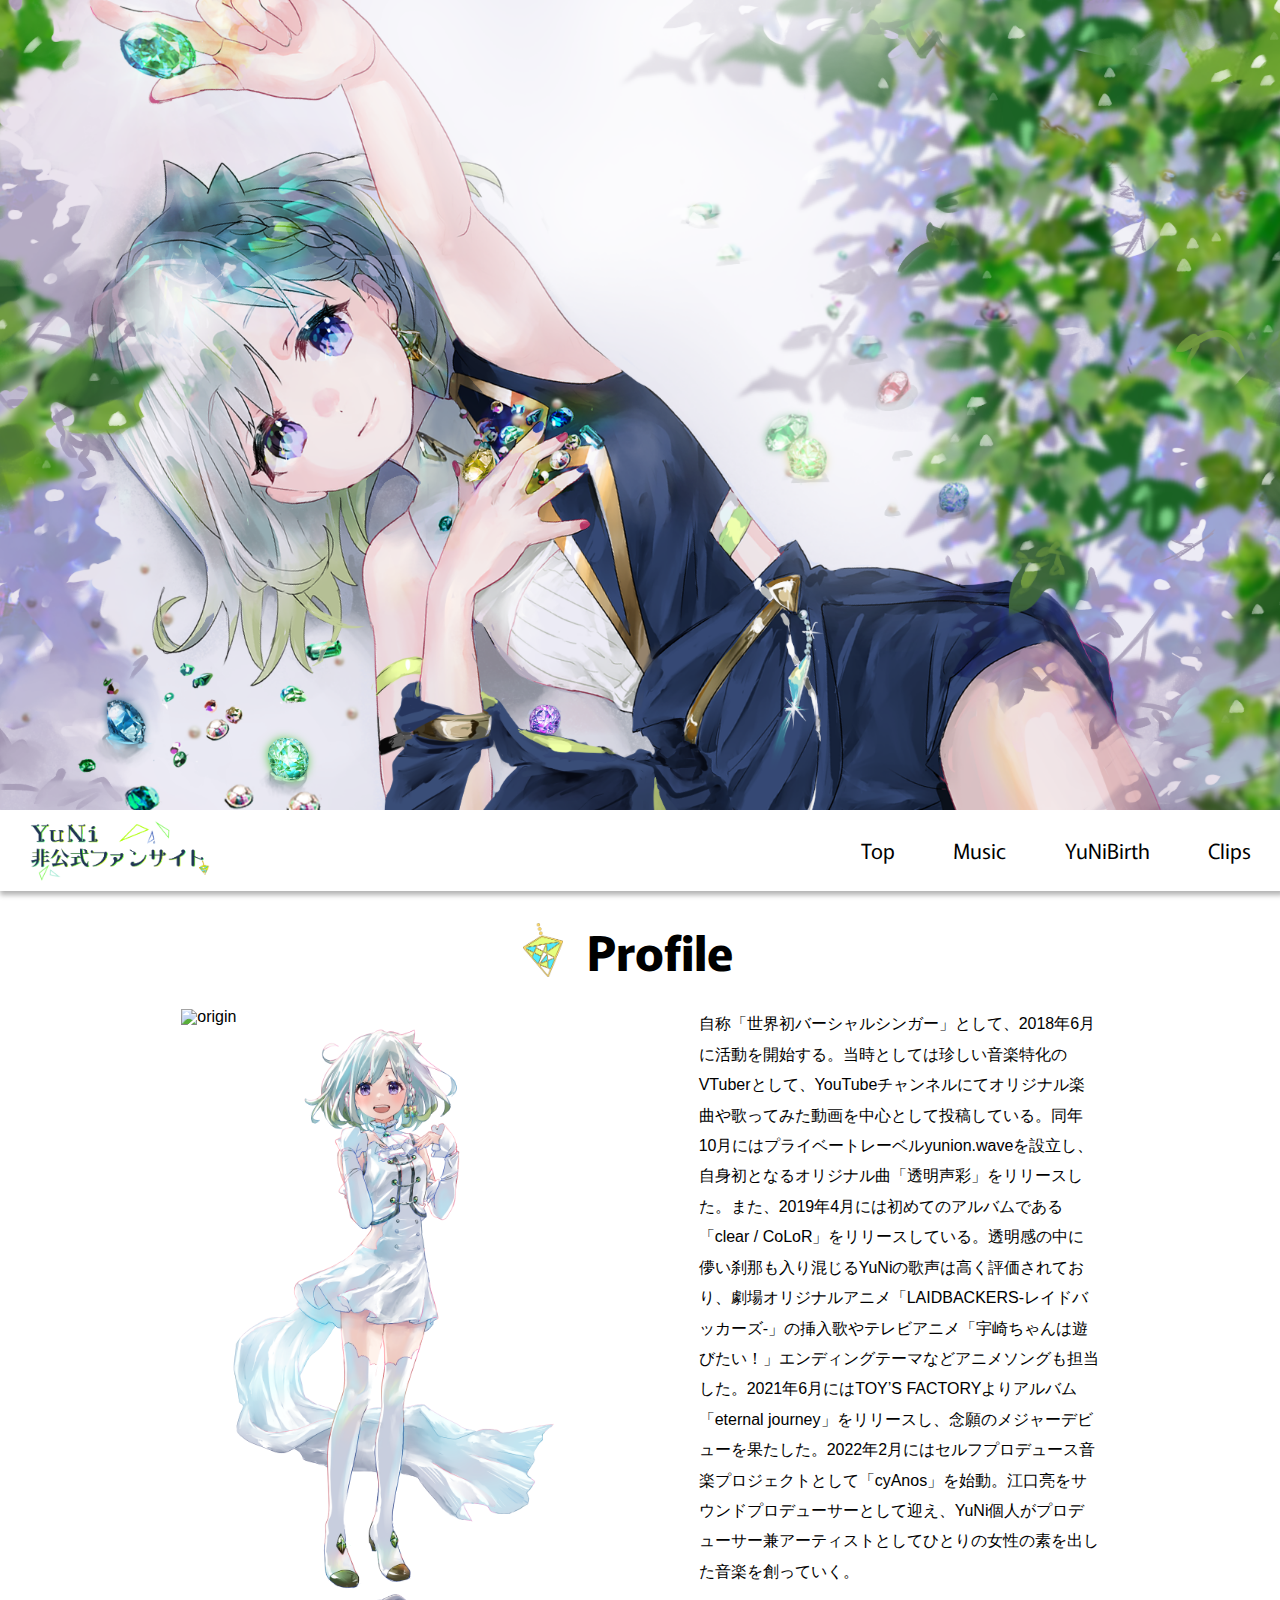
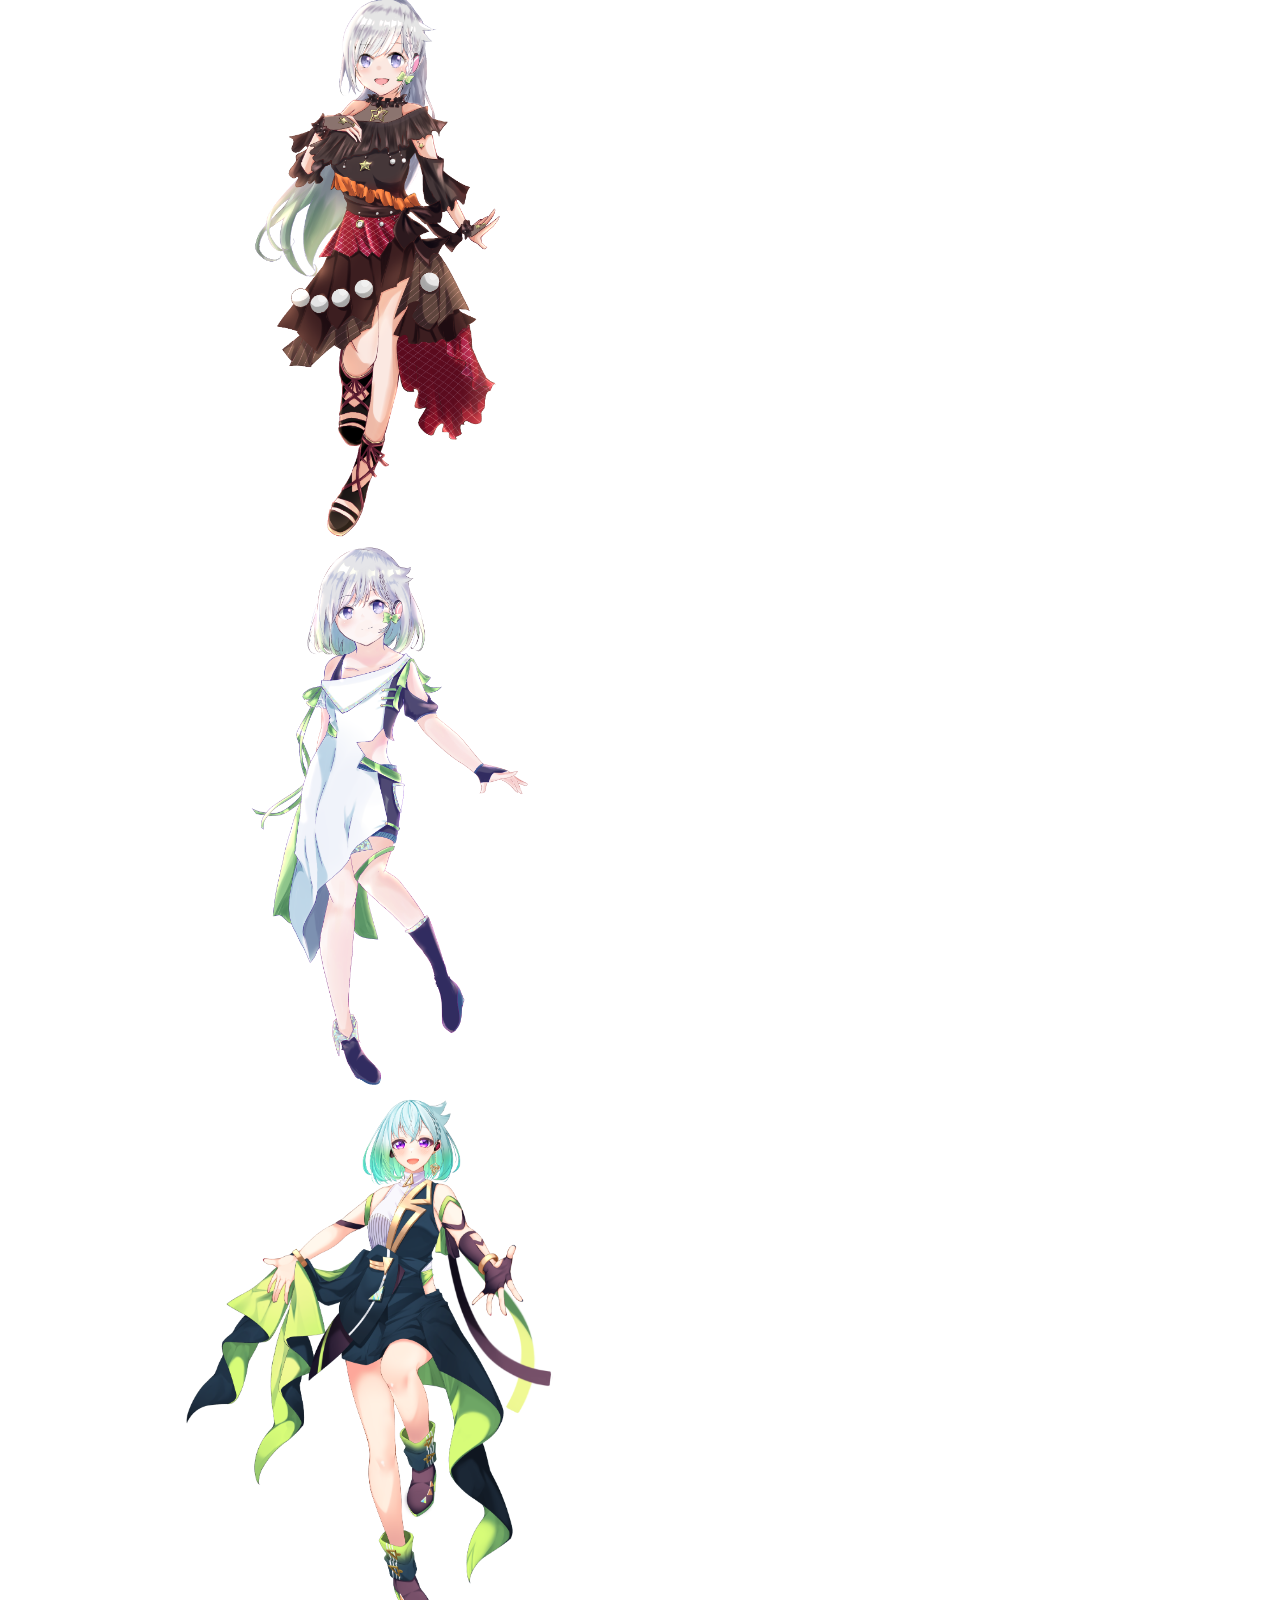
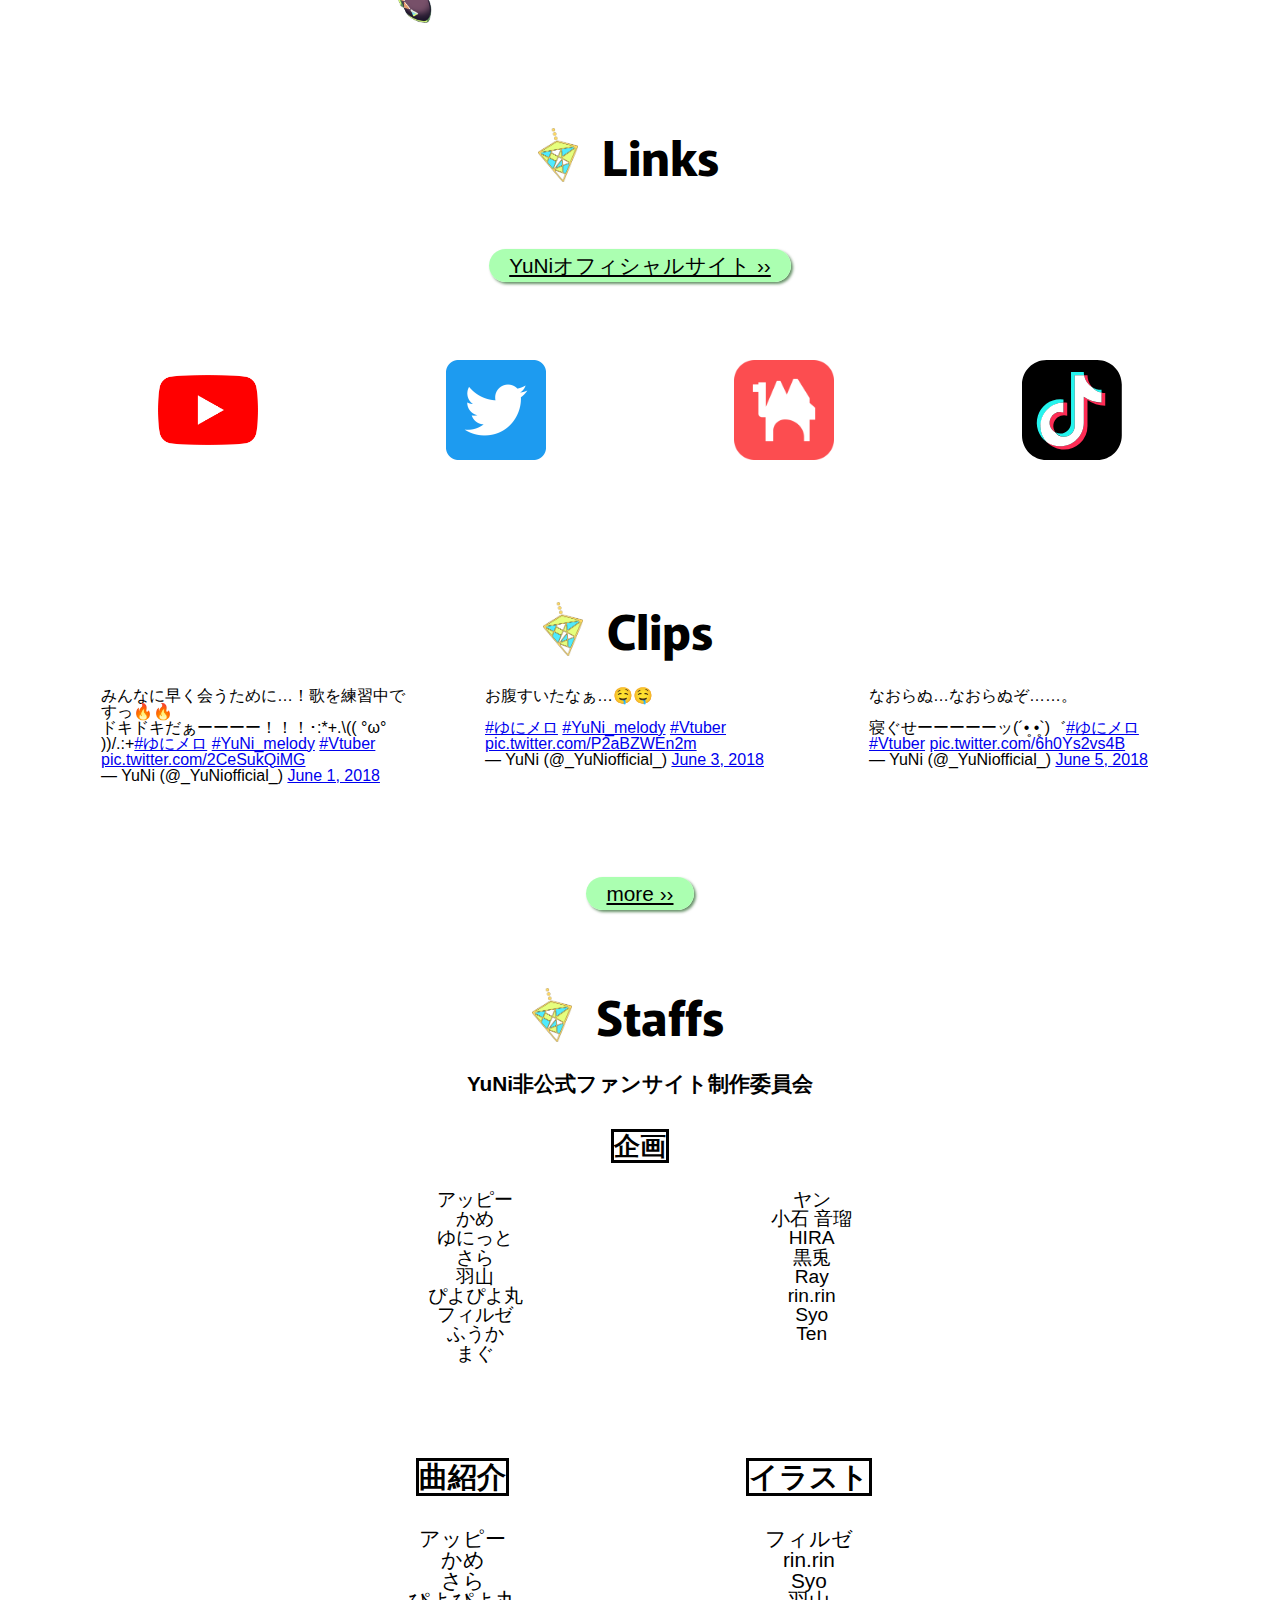
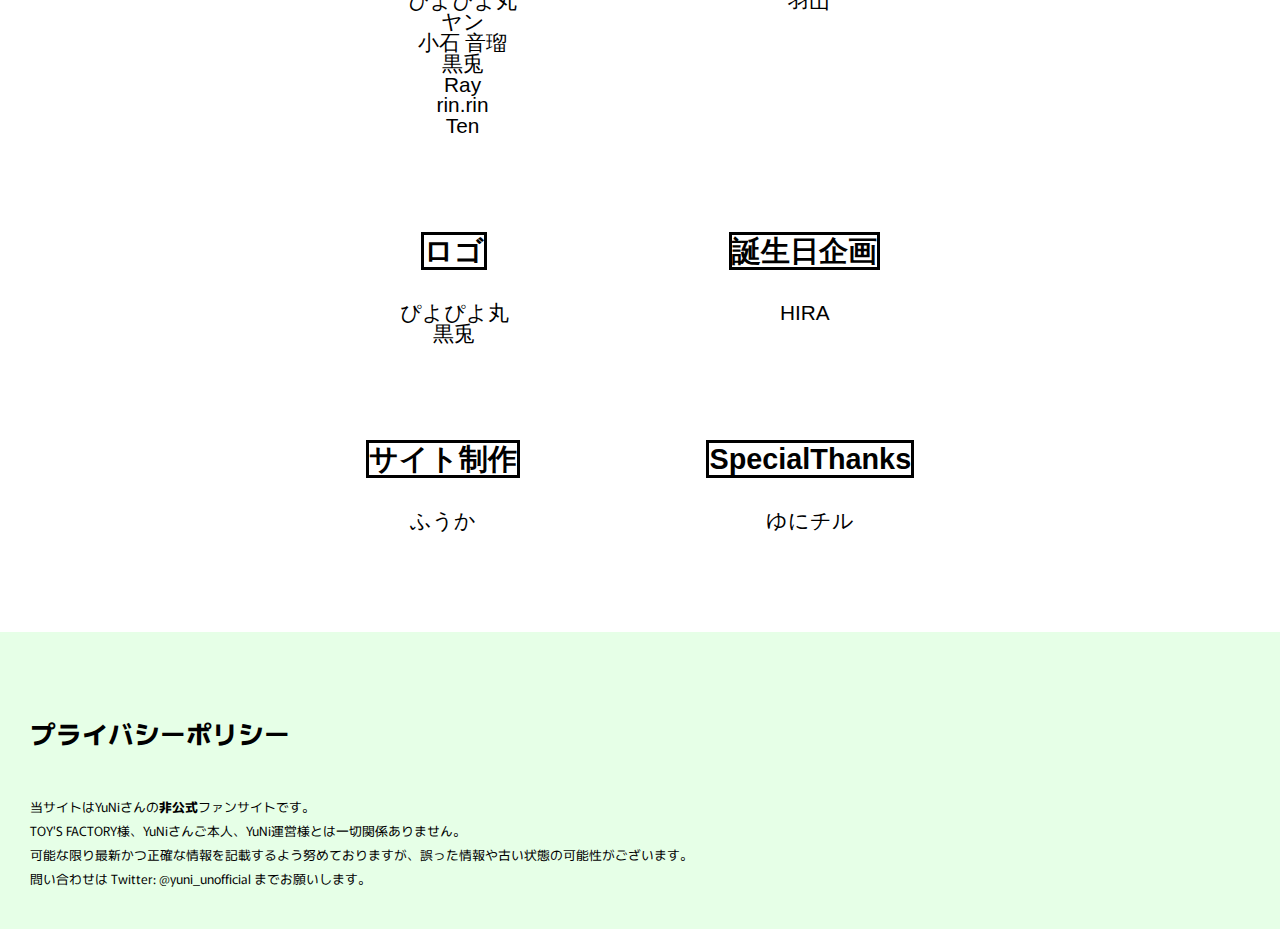
==== index.html @ fecdd1d8 "調整" ====
<!DOCTYPE html>
<html lang="ja">
  <head>
    <meta charset="utf-8">
    <meta http-equiv="X-UA-Compatible" content="IE=edge">
    <meta name="viewport" content="width=device-width, initial-scale=1">

    <meta name="description" content="自称世界初バーチャルシンガーYuNiさんの非公式ファンサイトです。">

    <link rel="canonical" href="https://ohamoni.net/">
    
    <!-- favicon -->
    <link rel="icon" type="image/png" href="img/YuNi_favicon.png">

    <!-- スマホショートカット -->
    <link rel="apple-touch-icon" href="img/YuNi_favicon.png" sizes="">

    <title>YuNi 非公式ファンサイト</title>
    
    <!-- google fonts-->
    <!-- タイトル -->
    <link rel="preconnect" href="https://fonts.googleapis.com">
    <link rel="preconnect" href="https://fonts.gstatic.com" crossorigin>
    <link href="https://fonts.googleapis.com/css2?family=Knewave&family=Murecho:wght@500&display=swap" rel="stylesheet">

    <!-- font awesome -->
    <link rel="stylesheet" href="https://use.fontawesome.com/releases/v5.15.4/css/all.css">
    <script defer src="https://use.fontawesome.com/releases/v5.15.4/js/all.js"></script>
    
    <!-- スタイルシート -->
    <link rel="stylesheet" type="text/css" href="css/reset.css">
    <link rel="stylesheet" type="text/css" href="css/index.css">

    <!-- slick -->
    <link rel="stylesheet" href="https://cdn.jsdelivr.net/npm/slick-carousel@1.8.1/slick/slick-theme.min.css">
    <link rel="stylesheet" href="https://cdn.jsdelivr.net/npm/slick-carousel@1.8.1/slick/slick.min.css">

    <meta name="google-site-verification" content="1GLzUZIHIAH4Ef8sdlQESvVY75SJ1pOrzh9YcYXsPr0" />
  </head>


  <body>
    <header>
        <!-- <img id="headerLogo" src="img/YuNi_favicon.png" alt="logo"> -->
        <div class="slideShow">
          <img src="img/84.png" alt="eternal">
          <img src="img/YuNi_live.png" alt="live">
          <img src="img/evolve_autumn.jpg" alt="autumn衣装">
        </div>
    </header>


    <main>
      <!-- ナビゲーション -->
      <div id="navContainer">
        <a href="index.html"><img src="img/YuNi_Logo_cut.png" alt="Logo"></a>
        <nav id="largeNavigation">
          <ul>
            <li><a href="index.html">Top</a></li>
            <li><a href="music.html">Music</a></li>
            <li><a href="anniv.html">YuNiBirth</a></li>
            <li><a href="clips.html">Clips</a></li>
          </ul>
        </nav>

        <!-- ハンバーガーボタン -->
        <div id="hamburger">
          <span></span>
          <span></span>
          <span></span>
        </div>
      </div>

      <!-- ハンバーガーメニュー -->

        <div id="minNavigation">
          <div id="navFlexArea">
            <a href="index.html"><img src="img/YuNi_Logo_cut.png" alt="Logo"></a>

            <div id="closer">
              <span></span>
              <span></span>
            </div>
          </div>

          <nav>
            <ul>
              <li></li>
              <li><img src="img/nav_logo.png" alt=""><a href="index.html">Top</a></li>
              <li><img src="img/nav_logo.png" alt=""><a href="music.html">music</a></li>
              <li><img src="img/nav_logo.png" alt=""><a href="anniv.html">YuNiBirth</a></li>
              <li><img src="img/nav_logo.png" alt=""><a href="clips.html">Clips</a></li>

              <!-- ページ内リンク -->
              <!-- <li><h2>page menu</h2></li>
              <li><a href="">Profile</a></li>
              <li><a href="">Clips</a></li>
              <li><a href="">Staffs</a></li> -->
            </ul>
          </nav>
        </div>


      <div id="wrap">

        <!-- プロフィール -->
        <div class="titleContainer">
          <img src="img/title_logo.png" alt="ピアス">
          <h1 class="largeTitle"><span>Profile</span></h1>
        </div>

        <div id="profileContainer">
          <div id="slideContainer">
            <div class="slide">
              <!-- 最終版と差し替える -->
              <div><img src="img/origin.png" alt="origin"></div>
              <div><img src="img/clear_cut.png" alt="clear"></div>
              <div><img src="img/autumn_cut.png" alt="autumn"></div>
              <div><img src="img/evolve_cut.png" alt="evolve"></div>
              <div><img src="img/eternal.png" alt="eternal"></div>
            </div>

            <div class="customdots">
              <div></div>
            </div>
          </div>


          <div class="profileIntContainer">
            <div class="profileInt">
              <p>自称「世界初バーシャルシンガー」として、2018年6月に活動を開始する。当時としては珍しい音楽特化のVTuberとして、YouTubeチャンネルにてオリジナル楽曲や歌ってみた動画を中心として投稿している。同年10月にはプライベートレーベルyunion.waveを設立し、自身初となるオリジナル曲「透明声彩」をリリースした。また、2019年4月には初めてのアルバムである「clear / CoLoR」をリリースしている。透明感の中に儚い刹那も入り混じるYuNiの歌声は高く評価されており、劇場オリジナルアニメ「LAIDBACKERS-レイドバッカーズ-」の挿入歌やテレビアニメ「宇崎ちゃんは遊びたい！」エンディングテーマなどアニメソングも担当した。2021年6月にはTOY’S FACTORYよりアルバム「eternal journey」をリリースし、念願のメジャーデビューを果たした。2022年2月にはセルフプロデュース音楽プロジェクトとして「cyAnos」を始動。江口亮をサウンドプロデューサーとして迎え、YuNi個人がプロデューサー兼アーティストとしてひとりの女性の素を出した音楽を創っていく。</p>
            </div>

            <!-- 公式リンクは用調整 -->
          </div>
        </div>

        <div class="LinksContainer">
          <div class="titleContainer">
            <img src="img/title_logo.png" alt="ピアス">
            <h1 class="largeTitle"><span>Links</span></h1>
          </div>

          <div class="officialLink">
            <a href="https://yunionwave.com/" target="_blank" rel="noopener noreferrer"><span>YuNiオフィシャルサイト &#8250;&#8250;</span></a>
          </div>

          <div class="GridStyle">
            <a href="https://www.youtube.com/c/YuNivirtualsinger" target="_blank" rel="noopener noreferrer">
                <img src="img/youtube_logo.png" alt="Youtubeアイコン">
                <!-- <img src="img/youtube.svg" alt="Youtubeアイコン"> -->
            </a>

            <a href="https://twitter.com/_YuNiofficial_" target="_blank" rel="noopener noreferrer">
                <img src="img/twitter_logo.png" alt="Twitterアイコン">
                <!-- <img src="img/twitter.svg" alt="Twitterアイコン"> -->
            </a>

            <a href="https://yunionwave.booth.pm/" target="_blank" rel="noopener noreferrer">
                <img id="youtubeIcon" src="img/booth_logo.png" alt="Boothアイコン">
            </a>

            <a href="https://www.tiktok.com/@yuni_officialchannel_" target="_blank" rel="noopener noreferrer">
              <img src="img/tiktok_logo.svg" alt="tiktokアイコン">
            </a>
          </div>

        </div>


        <!-- Clips -->
        <div class="titleContainer">
          <img src="img/title_logo.png" alt="ピアス">
          <h1 class="largeTitle"><span>Clips</span></h1>
        </div>

        <!-- 横3列 -->
        <div class="ClipsContainer">
          <blockquote class="twitter-tweet" ><p lang="ja" dir="ltr">みんなに早く会うために…！歌を練習中ですっ🔥🔥<br>ドキドキだぁーーーー！！！･:*+.\(( °ω° ))/.:+<a href="https://twitter.com/hashtag/%E3%82%86%E3%81%AB%E3%83%A1%E3%83%AD?src=hash&amp;ref_src=twsrc%5Etfw">#ゆにメロ</a> <a href="https://twitter.com/hashtag/YuNi_melody?src=hash&amp;ref_src=twsrc%5Etfw">#YuNi_melody</a> <a href="https://twitter.com/hashtag/Vtuber?src=hash&amp;ref_src=twsrc%5Etfw">#Vtuber</a> <a href="https://t.co/2CeSukQiMG">pic.twitter.com/2CeSukQiMG</a></p>&mdash; YuNi (@_YuNiofficial_) <a href="https://twitter.com/_YuNiofficial_/status/1002507086448623617?ref_src=twsrc%5Etfw">June 1, 2018</a></blockquote> <script async src="https://platform.twitter.com/widgets.js" charset="utf-8"></script>
          <blockquote class="twitter-tweet" ><p lang="ja" dir="ltr">お腹すいたなぁ…🤤🤤<br><br> <a href="https://twitter.com/hashtag/%E3%82%86%E3%81%AB%E3%83%A1%E3%83%AD?src=hash&amp;ref_src=twsrc%5Etfw">#ゆにメロ</a> <a href="https://twitter.com/hashtag/YuNi_melody?src=hash&amp;ref_src=twsrc%5Etfw">#YuNi_melody</a> <a href="https://twitter.com/hashtag/Vtuber?src=hash&amp;ref_src=twsrc%5Etfw">#Vtuber</a> <a href="https://t.co/P2aBZWEn2m">pic.twitter.com/P2aBZWEn2m</a></p>&mdash; YuNi (@_YuNiofficial_) <a href="https://twitter.com/_YuNiofficial_/status/1003120495544320000?ref_src=twsrc%5Etfw">June 3, 2018</a></blockquote> <script async src="https://platform.twitter.com/widgets.js" charset="utf-8"></script>
          <blockquote class="twitter-tweet" ><p lang="ja" dir="ltr">なおらぬ…なおらぬぞ……。<br><br>寝ぐせーーーーーッ(´•̥ •̥`)゛<a href="https://twitter.com/hashtag/%E3%82%86%E3%81%AB%E3%83%A1%E3%83%AD?src=hash&amp;ref_src=twsrc%5Etfw">#ゆにメロ</a> <a href="https://twitter.com/hashtag/Vtuber?src=hash&amp;ref_src=twsrc%5Etfw">#Vtuber</a> <a href="https://t.co/6h0Ys2vs4B">pic.twitter.com/6h0Ys2vs4B</a></p>&mdash; YuNi (@_YuNiofficial_) <a href="https://twitter.com/_YuNiofficial_/status/1003955272493088768?ref_src=twsrc%5Etfw">June 5, 2018</a></blockquote> <script async src="https://platform.twitter.com/widgets.js" charset="utf-8"></script>
        </div>

        <!-- Clipsリンクボタン -->
        <div class="ClipsLink">
          <a href="clips.html"><span>more &#8250;&#8250;</span></a>
        </div>


      <!-- Staffs -->

            <div class="titleContainer">
              <img src="img/title_logo.png" alt="ピアス">
              <h1 class="largeTitle"><span>Staffs</span></h1>
            </div>

            <h2 class="largeTitle"><span>YuNi非公式ファンサイト制作委員会</span></h1>

          <div class="staffs">
            
            <div class="planStaff">
              <h2><span>企画</span></h2>
                <div class="staffMinContainer">
                  <div class="columnFirst">
                    <p class="staffName"><span>アッピー</span></p>
                    <p class="staffName"><span>かめ</span></p>
                    <p class="staffName"><span>ゆにっと</span></p>
                    <p class="staffName"><span>さら</span></p>
                    <p class="staffName"><span>羽山</span></p>
                    <p class="staffName"><span>ぴよぴよ丸</span></p>
                    <p class="staffName"><span>フィルゼ</span></p>
                    <p class="staffName"><span>ふうか</span></p>
                    <p class="staffName"><span>まぐ</span></p>
                  </div>
  
                  <div class="columnSecond">
                    <p class="staffName"><span>ヤン</span></p>
                    <p class="staffName"><span>小石 音瑠</span></p>
                    <p class="staffName"><span>HIRA</span></p>
                    <p class="staffName"><span>黒兎</span></p>
                    <p class="staffName"><span>Ray</span></p>
                    <p class="staffName"><span>rin.rin</span></p>
                    <p class="staffName"><span>Syo</span></p>
                    <p class="staffName"><span>Ten</span></p>
                  </div>
              </div>

            </div>


            <div class="staffMinContainer">
              <div class="Staff">
                <h2><span>曲紹介</span></h2>
                <p class="staffName"><span>アッピー</span></p>
                <p class="staffName"><span>かめ</span></p>
                <p class="staffName"><span>さら</span></p>
                <p class="staffName"><span>ぴよぴよ丸</span></p>
                <p class="staffName"><span>ヤン</span></p>
                <p class="staffName"><span>小石 音瑠</span></p>
                <p class="staffName"><span>黒兎</span></p>
                <p class="staffName"><span>Ray</span></p>
                <p class="staffName"><span>rin.rin</span></p>
                <p class="staffName"><span>Ten</span></p>
              </div>
  
              <div class="Staff">
                <h2><span>イラスト</span></h2>
                <p class="staffName"><span>フィルゼ</span></p>
                <p class="staffName"><span>rin.rin</span></p>
                <p class="staffName"><span>Syo</span></p>
                <p class="staffName"><span>羽山</span></p>
              </div>
            </div>




            <div class="staffMinContainer">

              <div class="Staff">
                <h2><span>ロゴ</span></h2>
                <p class="staffName"><span>ぴよぴよ丸</span></p>
                <p class="staffName"><span>黒兎</span></p>
              </div>
  
              <div class="Staff">
                <h2><span>誕生日企画</span></h2>
                <p class="staffName"><span>HIRA</span></p>
              </div>

            </div>

            <div class="staffMinContainer">
              <div class="Staff">
                <h2><span>サイト制作</span></h2>
                <p class="staffName"><span>ふうか</span></p>
              </div>

              <div class="Staff">
                <h2><span>SpecialThanks</span></h2>
                <p class="staffName"><span>ゆにチル</span></p>
              </div>
            </div>
          </div>
      </div>

      </div>
    </main>


    <footer>
      <h1>プライバシーポリシー</h1>
        <div id=copy>
          <ul>
              <li>当サイトはYuNiさんの<strong>非公式</strong>ファンサイトです。</li>
              <li>TOY'S FACTORY様、YuNiさんご本人、YuNi運営様とは一切関係ありません。</li>
              <li>可能な限り最新かつ正確な情報を記載するよう努めておりますが、誤った情報や古い状態の可能性がございます。</li>
              <li>問い合わせは Twitter:<a href="https://twitter.com/yuni_unofficial"> @yuni_unofficial</a> までお願いします。</li>
          </ul>
      </div>
    </footer>

  </body>
  <script src="js/jquery.js"></script>
  <script src="js/common.js"></script>

<!-- slick -->
  <script type="text/javascript" src="//cdn.jsdelivr.net/npm/slick-carousel@1.8.1/slick/slick.min.js"></script>

</html>
---- css/index.css ----
@charset "UTF-8";
/*メディアクエリ*/
header {
  height: 90vh;
}
@media (max-width: 1200px) {
  header {
    height: 70vh;
  }
}
@media (max-width: 1000px) {
  header {
    height: 60vh;
  }
}
@media (max-width: 796px) {
  header {
    height: 50vh;
  }
}
@media (max-width: 600px) {
  header {
    height: 40vh;
  }
}
@media (max-width: 500px) {
  header {
    height: 35vh;
  }
}
header .slideShow {
  overflow: hidden;
  position: relative;
  width: 100vw;
  height: 90vh;
}
@media (max-width: 1200px) {
  header .slideShow {
    height: 70vh;
  }
}
@media (max-width: 1000px) {
  header .slideShow {
    height: 60vh;
  }
}
@media (max-width: 796px) {
  header .slideShow {
    height: 50vh;
  }
}
@media (max-width: 600px) {
  header .slideShow {
    height: 40vh;
  }
}
@media (max-width: 500px) {
  header .slideShow {
    height: 35vh;
  }
}
header .slideShow img {
  display: none;
  position: absolute;
  top: 0;
  height: 100%;
  -o-object-fit: cover;
     object-fit: cover;
}

#navContainer, .sticky {
  width: 100vw;
  display: flex;
  background-color: #fff;
  box-shadow: 2px 2px 5px 2px rgba(0, 0, 0, 0.3);
}
@media (max-width: 796px) {
  #navContainer, .sticky {
    align-items: center;
    justify-content: space-between;
  }
}
#navContainer a img, .GridStyle a #navContainer img img, .sticky a img, .GridStyle a .sticky img img {
  width: 180px;
  margin: 10px 0 10px 30px;
}
#navContainer a img:hover, .GridStyle a #navContainer img img:hover, .sticky a img:hover, .GridStyle a .sticky img img:hover {
  opacity: 0.6;
}
#navContainer nav, .sticky nav {
  width: 100%;
}
@media (max-width: 796px) {
  #navContainer nav, .sticky nav {
    margin-right: 10px;
  }
}
#navContainer nav ul, .sticky nav ul {
  height: 100%;
  display: flex;
  justify-content: flex-end;
  align-items: center;
}
#navContainer nav ul li, .sticky nav ul li {
  height: 100%;
  align-items: center;
}
#navContainer nav ul li:hover, .sticky nav ul li:hover {
  background-color: rgba(171, 255, 177, 0.8);
}
#navContainer nav ul li a, #navContainer nav ul li .GridStyle a img, .GridStyle a #navContainer nav ul li img, .sticky nav ul li a, .sticky nav ul li .GridStyle a img, .GridStyle a .sticky nav ul li img {
  display: flex;
  align-items: center;
  height: 100%;
  font-size: 1.3rem;
  text-decoration: none;
  padding: 0 1.4em;
  margin: auto 0;
  color: #000;
}
#navContainer nav ul li a:active, #navContainer nav ul li .GridStyle a img:active, .GridStyle a #navContainer nav ul li img:active, .sticky nav ul li a:active, .sticky nav ul li .GridStyle a img:active, .GridStyle a .sticky nav ul li img:active {
  position: relative;
  top: 3px;
}

.sticky {
  z-index: 97;
  width: 100vw;
  position: fixed;
  top: 0;
}

#minNavigation {
  width: 600px;
}
#minNavigation img {
  width: 180px;
  margin: 10px 0;
}

#navFlexArea {
  display: flex;
  justify-content: space-between;
  width: 80vw;
  margin-top: 2em;
  margin-left: 4em;
}
#navFlexArea a img:hover, .GridStyle a #navFlexArea img img:hover {
  opacity: 0.6;
}

#minNavigation {
  z-index: 99;
  background-color: #fff;
  width: 100vw;
  height: 100vh;
  position: fixed;
  top: 0;
  left: -100vw;
  transition: all 0.5s;
}
#minNavigation #closer {
  margin-top: 10px;
  width: 50px;
  height: 50px;
  z-index: 99;
  cursor: pointer;
  border-radius: 50%;
  background-color: #fff;
}
#minNavigation #closer span {
  background-color: #aaa;
  display: block;
  width: 29px;
  height: 3px;
  transition: all 0.5s;
  border-radius: 4px;
  margin: 0 auto;
}
#minNavigation #closer span:nth-child(1) {
  position: relative;
  top: 23px;
  transform: rotate(-45deg);
}
#minNavigation #closer span:nth-child(2) {
  position: relative;
  top: 20px;
  transform: rotate(45deg);
}
#minNavigation nav {
  height: 100%;
  width: 100%;
}
#minNavigation nav ul {
  width: 100%;
  height: 100%;
  display: flex;
  flex-direction: column;
  justify-content: flex-start;
}
#minNavigation nav ul li {
  padding: 30px 0;
  margin-left: 2em;
  width: 220px;
}
#minNavigation nav ul li img {
  width: 2.2em;
  height: 2.2em;
  margin: 0 1em 0 0;
}
#minNavigation nav ul li a, #minNavigation nav ul li .GridStyle a img, .GridStyle a #minNavigation nav ul li img {
  font-size: 2.2rem;
  text-decoration: none;
  color: #000;
  border-radius: 3px;
  border-bottom: 4px solid #abffb1;
}
#minNavigation nav ul li a::before, #minNavigation nav ul li .GridStyle a img::before, .GridStyle a #minNavigation nav ul li img::before {
  width: 2.2em;
  height: 2.2em;
}
#minNavigation nav ul li a:hover, #minNavigation nav ul li .GridStyle a img:hover, .GridStyle a #minNavigation nav ul li img:hover {
  opacity: 0.6;
}
#minNavigation nav ul li a:active, #minNavigation nav ul li .GridStyle a img:active, .GridStyle a #minNavigation nav ul li img:active {
  position: relative;
  top: 3px;
}
#minNavigation nav ul li img {
  max-width: 60%;
}

#profileContainer {
  width: 100%;
  margin-bottom: 100px;
  display: flex;
  justify-content: space-evenly;
}
@media (max-width: 900px) {
  #profileContainer {
    justify-content: space-between;
  }
}
@media (max-width: 796px) {
  #profileContainer {
    width: 100%;
    flex-direction: column;
  }
}
#profileContainer #slideContainer {
  width: 400px;
}
@media (max-width: 900px) {
  #profileContainer #slideContainer {
    width: 350px;
  }
}
@media (max-width: 796px) {
  #profileContainer #slideContainer {
    margin: 0 auto 3em auto;
    width: 400px;
  }
}
@media (max-width: 500px) {
  #profileContainer #slideContainer {
    width: 300px;
    margin-bottom: 1.5em;
  }
}
#profileContainer #slideContainer .slide div {
  width: 400px;
  margin: 0 auto;
}
@media (max-width: 900px) {
  #profileContainer #slideContainer .slide div {
    width: 380px;
  }
}
@media (max-width: 796px) {
  #profileContainer #slideContainer .slide div {
    width: 400px;
  }
}
@media (max-width: 500px) {
  #profileContainer #slideContainer .slide div {
    width: 300px;
  }
}
#profileContainer #slideContainer .slide div img {
  z-index: 1;
  width: 95%;
  height: 100%;
  margin: 0 auto;
}
#profileContainer .profileIntContainer {
  width: 400px;
  display: flex;
  flex-direction: column;
  justify-content: space-between;
}
@media (max-width: 900px) {
  #profileContainer .profileIntContainer {
    width: 360px;
  }
}
@media (max-width: 796px) {
  #profileContainer .profileIntContainer {
    width: 100%;
    margin-top: 2em;
  }
}
#profileContainer .profileIntContainer .profileInt {
  width: 100%;
  line-height: 1.9em;
  margin: 0 auto;
}
@media (max-width: 900px) {
  #profileContainer .profileIntContainer .profileInt {
    font-size: 1em;
    line-height: 1.5em;
    margin-bottom: 3em;
  }
}
@media (max-width: 796px) {
  #profileContainer .profileIntContainer .profileInt {
    margin-bottom: 3em;
  }
}

#minContainer {
  width: 100%;
}
#minContainer ul {
  display: flex;
  justify-content: space-evenly;
  list-style: none;
}

.ClipsContainer {
  display: grid;
  justify-content: space-around;
  grid-template-columns: 310px 310px 310px;
}
@media (max-width: 1000px) {
  .ClipsContainer {
    grid-template-columns: 45vw;
  }
}
@media (max-width: 796px) {
  .ClipsContainer {
    width: 100%;
    display: flex;
    flex-direction: column;
    align-items: center;
  }
}
.ClipsContainer:nth-child(5) {
  margin-bottom: 100px;
}

#moreLink {
  width: 100%;
  text-align: center;
}
#moreLink button {
  border-radius: 12px;
  padding: 10px;
  color: blue;
}
#moreLink button:hover {
  opacity: 0.6;
}
#moreLink button:active {
  position: relative;
  top: 2px;
  opacity: 0.6;
}

.ClipsLink {
  width: 100%;
  text-align: center;
  font-size: 1.3em;
  margin-bottom: 4em;
}
.ClipsLink a, .ClipsLink .GridStyle a img, .GridStyle a .ClipsLink img {
  color: #000;
}
.ClipsLink a span, .GridStyle a .ClipsLink img span {
  border-radius: 20px;
  background-color: #abffb1;
  padding: 5px 20px;
  box-shadow: 2px 2px 3px 0 rgba(1, 74, 3, 0.6);
}
.ClipsLink a span:hover, .GridStyle a .ClipsLink img span:hover {
  opacity: 0.6;
}
.ClipsLink a span:active, .GridStyle a .ClipsLink img span:active {
  position: relative;
  top: 3px;
}

.Container {
  width: 100%;
  margin: 0 auto;
}

.YuNiBirthTitle {
  width: 100%;
  display: flex;
  justify-content: space-evenly;
  align-items: center;
  margin-top: 50px;
}
.YuNiBirthTitle .titleImg {
  width: 100px;
  height: 100%;
}
@media (max-width: 796px) {
  .YuNiBirthTitle .titleImg {
    width: 80px;
  }
}
@media (max-width: 500px) {
  .YuNiBirthTitle .titleImg {
    width: 50px;
  }
}
.YuNiBirthTitle h1 {
  font-size: 2.3em;
}
@media (max-width: 796px) {
  .YuNiBirthTitle h1 {
    font-size: 1.8em;
  }
}

#participationContainer {
  width: 100%;
  line-height: 2.4em;
  text-align: center;
  margin: 0 auto;
}
@media (max-width: 796px) {
  #participationContainer {
    line-height: 2em;
  }
}
#participationContainer p {
  font-size: 0.9em;
  width: 100%;
  margin: 0 auto;
}

.loadingContainer {
  height: 60vh;
  width: 100%;
}
.loadingContainer .loading {
  height: 30vh;
}
.loadingContainer .loading h2 {
  font-size: 1.6em;
  text-align: center;
  vertical-align: middle;
}

.annivContainer {
  width: 100%;
  display: flex;
  flex-direction: column;
  justify-content: flex-start;
}
.annivContainer .ilandImage {
  width: 50vw;
  margin: 2em auto 4em auto;
}
.annivContainer .ilandImage img {
  width: 100%;
  margin: 0 auto;
}
.annivContainer #participationList {
  width: 100%;
  display: grid;
  grid-template-columns: 1fr 1fr 1fr 1fr;
  margin: 0 auto 4em auto;
  line-height: 3em;
  font-size: 1.1em;
  justify-items: center;
}
@media (max-width: 1000px) {
  .annivContainer #participationList {
    grid-template-columns: 1fr 1fr 1fr;
  }
}
@media (max-width: 600px) {
  .annivContainer #participationList {
    grid-template-columns: 1fr 1fr;
  }
}

.musicContainer {
  display: flex;
  justify-content: space-evenly;
  margin-top: 100px;
}
@media (max-width: 796px) {
  .musicContainer {
    align-items: center;
    flex-direction: column;
  }
}
.musicContainer .textContainer {
  width: 500px;
}
@media (max-width: 1000px) {
  .musicContainer .textContainer {
    width: 400px;
    margin-bottom: 20px;
  }
}
@media (max-width: 400px) {
  .musicContainer .textContainer {
    width: 350px;
    font-size: 0.8em;
  }
}
.musicContainer .textContainer h2 {
  font-size: 1.4em;
  line-height: 1.6em;
}
.musicContainer .textContainer h2 .musicTitle {
  background: linear-gradient(transparent 70%, #abffb1 90%);
}
.musicContainer .textContainer p {
  font-size: 1em;
  line-height: 1.6em;
}
.musicContainer iframe {
  width: 500px;
  height: 274px;
  box-shadow: 5px 5px 10px 2px rgba(0, 0, 0, 0.3);
}
@media (max-width: 1000px) {
  .musicContainer iframe {
    width: 400px;
    height: 225px;
  }
}
@media (max-width: 500px) {
  .musicContainer iframe {
    width: 350px;
    height: 194px;
  }
}

#winterBerry {
  width: 100%;
  display: flex;
  justify-content: space-evenly;
  margin-top: 40px;
  flex-wrap: wrap;
}
@media (max-width: 796px) {
  #winterBerry {
    display: grid;
    align-items: center;
    grid-template-rows: 3rem 3rem 3rem;
    text-align: center;
  }
}
#winterBerry a, #winterBerry .GridStyle a img, .GridStyle a #winterBerry img {
  padding: 5px;
  color: #000;
  border-radius: 3px;
  padding: 10px 10px;
}
@media (max-width: 796px) {
  #winterBerry a, #winterBerry .GridStyle a img, .GridStyle a #winterBerry img {
    line-height: 1em;
  }
}
#winterBerry a:nth-child(1), #winterBerry .GridStyle a img:nth-child(1), .GridStyle a #winterBerry img:nth-child(1) {
  background-color: #ff9393;
}
#winterBerry a:nth-child(2), #winterBerry .GridStyle a img:nth-child(2), .GridStyle a #winterBerry img:nth-child(2) {
  background-color: #89c4ff;
}
#winterBerry a:nth-child(3), #winterBerry .GridStyle a img:nth-child(3), .GridStyle a #winterBerry img:nth-child(3) {
  background-color: #ffff7f;
}

/* 共通のスタイル */
body {
  overflow-x: hidden;
  font-family: "Sawarabi Gothic", sans-serif;
}
body h1 {
  text-align: center;
  margin: 50px 0;
  font-family: "Knewave", cursive;
  font-family: "Murecho", sans-serif;
}
@media (max-width: 796px) {
  body header {
    box-shadow: 2px 2px 15px 2px rgba(0, 0, 0, 0.3);
  }
}
body header img {
  width: 100vw;
}
body main {
  width: 100%;
  height: 100%;
}
body main nav {
  font-family: "Knewave", cursive;
  font-family: "Murecho", sans-serif;
}
body main #wrap, body main footer {
  width: 92%;
  max-width: 1152px;
  margin: 0 auto 100px auto;
}
@media (max-width: 796px) {
  body main #wrap, body main footer {
    width: 85%;
  }
}
body main #wrap .titleContainer, body main footer .titleContainer {
  display: flex;
  align-items: center;
  justify-content: center;
  margin: 2em 0;
}
@media (max-width: 796px) {
  body main #wrap .titleContainer, body main footer .titleContainer {
    justify-content: center;
  }
}
body main #wrap .titleContainer img, body main footer .titleContainer img {
  width: 2.5em;
  height: 100%;
}
body main #wrap .titleContainer h1, body main footer .titleContainer h1 {
  font-size: 3em;
}
body main #wrap .titleContainer .largeTitle, body main footer .titleContainer .largeTitle {
  font-size: 3em;
  margin: 0 0.5em;
}
@media (max-width: 796px) {
  body main #wrap .titleContainer .largeTitle, body main footer .titleContainer .largeTitle {
    font-size: 2.3em;
  }
}

footer {
  list-style: none;
  background-color: rgba(171, 255, 177, 0.3);
  padding: 38px 30px;
  font-family: "Knewave", cursive;
  font-family: "Murecho", sans-serif;
}
footer h1 {
  font-size: 1.6rem;
  text-align: left;
}
footer ul {
  list-style: none;
  line-height: 1.5em;
}
footer ul li {
  font-size: 0.8em;
}
footer ul li a, footer ul li .GridStyle a img, .GridStyle a footer ul li img {
  color: #000;
  text-decoration: none;
}
footer ul li a:hover, footer ul li .GridStyle a img:hover, .GridStyle a footer ul li img:hover {
  opacity: 0.6;
}

#largeNavigation {
  display: block;
}
@media (max-width: 796px) {
  #largeNavigation {
    display: none;
  }
}

#hamburger {
  width: 50px;
  height: 50px;
  background-color: #fff;
  z-index: 99;
  cursor: pointer;
  border-radius: 5px;
  margin-right: 1.5em;
}
@media (min-width: 796px) {
  #hamburger {
    display: none;
  }
}
#hamburger span {
  background-color: #aaa;
  display: block;
  width: 30px;
  height: 3px;
  transition: all 0.5s;
  border-radius: 4px;
  margin: 0 auto;
}
#hamburger span:nth-child(1) {
  position: relative;
  top: 10px;
}
#hamburger span:nth-child(2) {
  position: relative;
  top: 20px;
}
#hamburger span:nth-child(3) {
  position: relative;
  top: 30px;
}

.open {
  display: none;
}

.slick-arrow {
  width: 50px !important;
  height: 50px !important;
}

.slick-prev, .slick-next {
  z-index: 96;
  color: #000 !important;
  text-align: center;
  vertical-align: middle;
}
.slick-prev:hover, .slick-next:hover {
  color: #000;
}
.slick-prev:hover::before, .slick-next:hover::before {
  transition: all 0.1s;
  opacity: 0.4;
}
.slick-prev:active::before, .slick-next:active::before {
  transition: all 0.5s;
  font-size: 20px !important;
}
.slick-prev::before, .slick-next::before {
  font-size: 30px !important;
  color: #000 !important;
}

.slick-dots {
  z-index: 96;
  bottom: -3% !important;
}

.LinksContainer {
  width: 100%;
  margin-bottom: 100px;
}
.LinksContainer .officialLink {
  width: 100%;
  text-align: center;
  font-size: 1.3em;
  padding: 2em 0;
}
.LinksContainer .officialLink a, .LinksContainer .officialLink .GridStyle a img, .GridStyle a .LinksContainer .officialLink img {
  color: #000;
}
.LinksContainer .officialLink a span, .GridStyle a .LinksContainer .officialLink img span {
  border-radius: 20px;
  background-color: #abffb1;
  padding: 5px 20px;
  box-shadow: 2px 2px 3px 0 rgba(1, 74, 3, 0.6);
}
.LinksContainer .officialLink a span:hover, .GridStyle a .LinksContainer .officialLink img span:hover {
  opacity: 0.6;
}
.LinksContainer .officialLink a span:active, .GridStyle a .LinksContainer .officialLink img span:active {
  position: relative;
  top: 3px;
}

.GridStyle {
  display: flex;
  justify-content: space-around;
  align-items: center;
  padding: 2.6em 0;
}
.GridStyle a, .GridStyle a img {
  width: 100px;
}
@media (max-width: 796px) {
  .GridStyle a, .GridStyle a img {
    width: 70px;
  }
}
@media (max-width: 500px) {
  .GridStyle a, .GridStyle a img {
    width: 60px;
  }
}
.largeTitle {
  font-size: 1.3em;
  text-align: center;
  margin-bottom: 40px;
}

.staffs {
  width: 100%;
  text-align: center;
}
.staffs .planStaff {
  width: 100%;
  margin: 0 auto;
}
.staffs .planStaff .staffMinContainer {
  display: flex;
}
.staffs .planStaff .columnFirst p span, .staffs .planStaff .columnSecond p span {
  font-size: 1.2em;
}
@media (max-width: 796px) {
  .staffs .planStaff .columnSecond {
    margin-bottom: 100px;
  }
}
.staffs h2 {
  font-size: 1.6em;
}
@media (max-width: 796) {
  .staffs h2 {
    margin-bottom: 1.3em;
  }
}
.staffs h2 span {
  border: 3px solid;
}

.staffMinContainer {
  display: flex;
  justify-content: space-evenly;
  width: 80%;
  margin: 30px auto 100px auto;
}
@media (max-width: 796px) {
  .staffMinContainer {
    flex-direction: column;
    margin: 0 auto;
  }
}
@media (max-width: 796px) {
  .staffMinContainer .Staff {
    margin-bottom: 100px;
  }
}
.staffMinContainer .Staff h2 {
  margin-bottom: 1.3em;
  font-size: 1.8em;
}
.staffMinContainer .Staff p span {
  font-size: 1.3em;
}
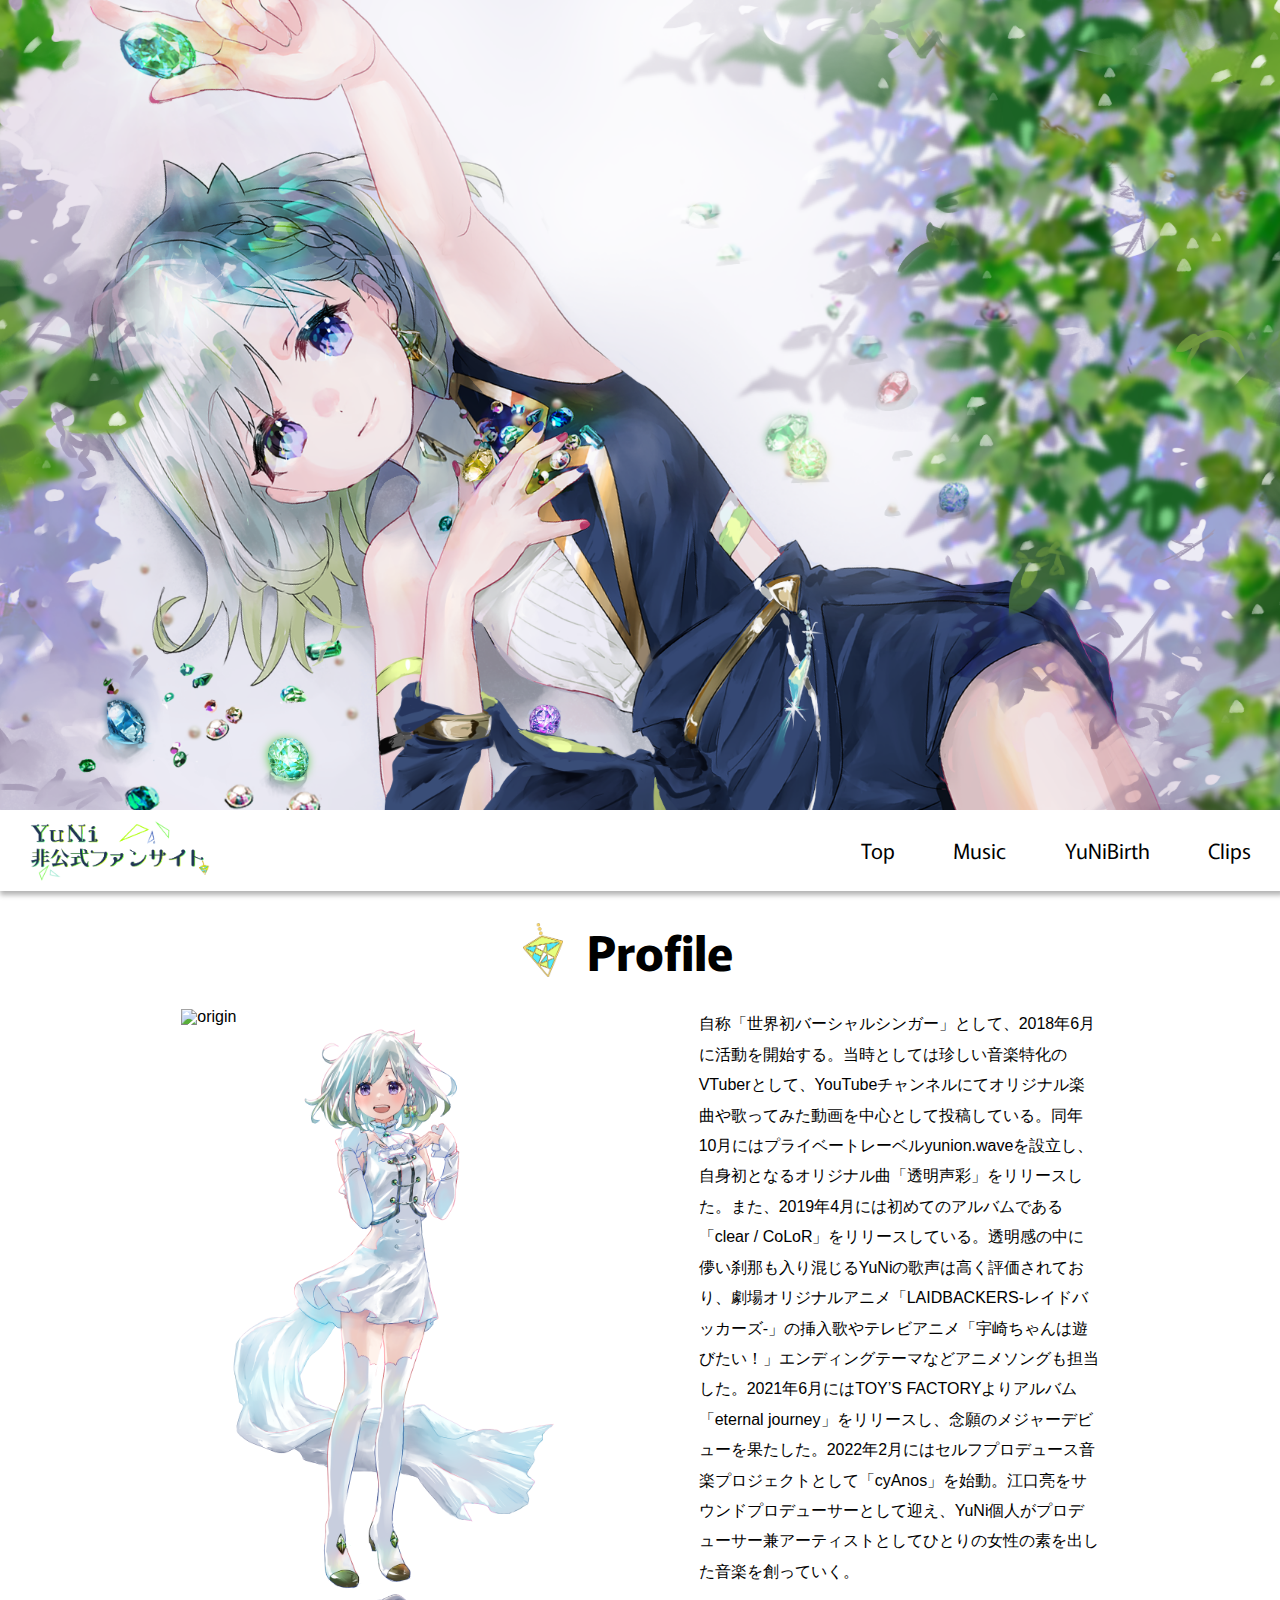
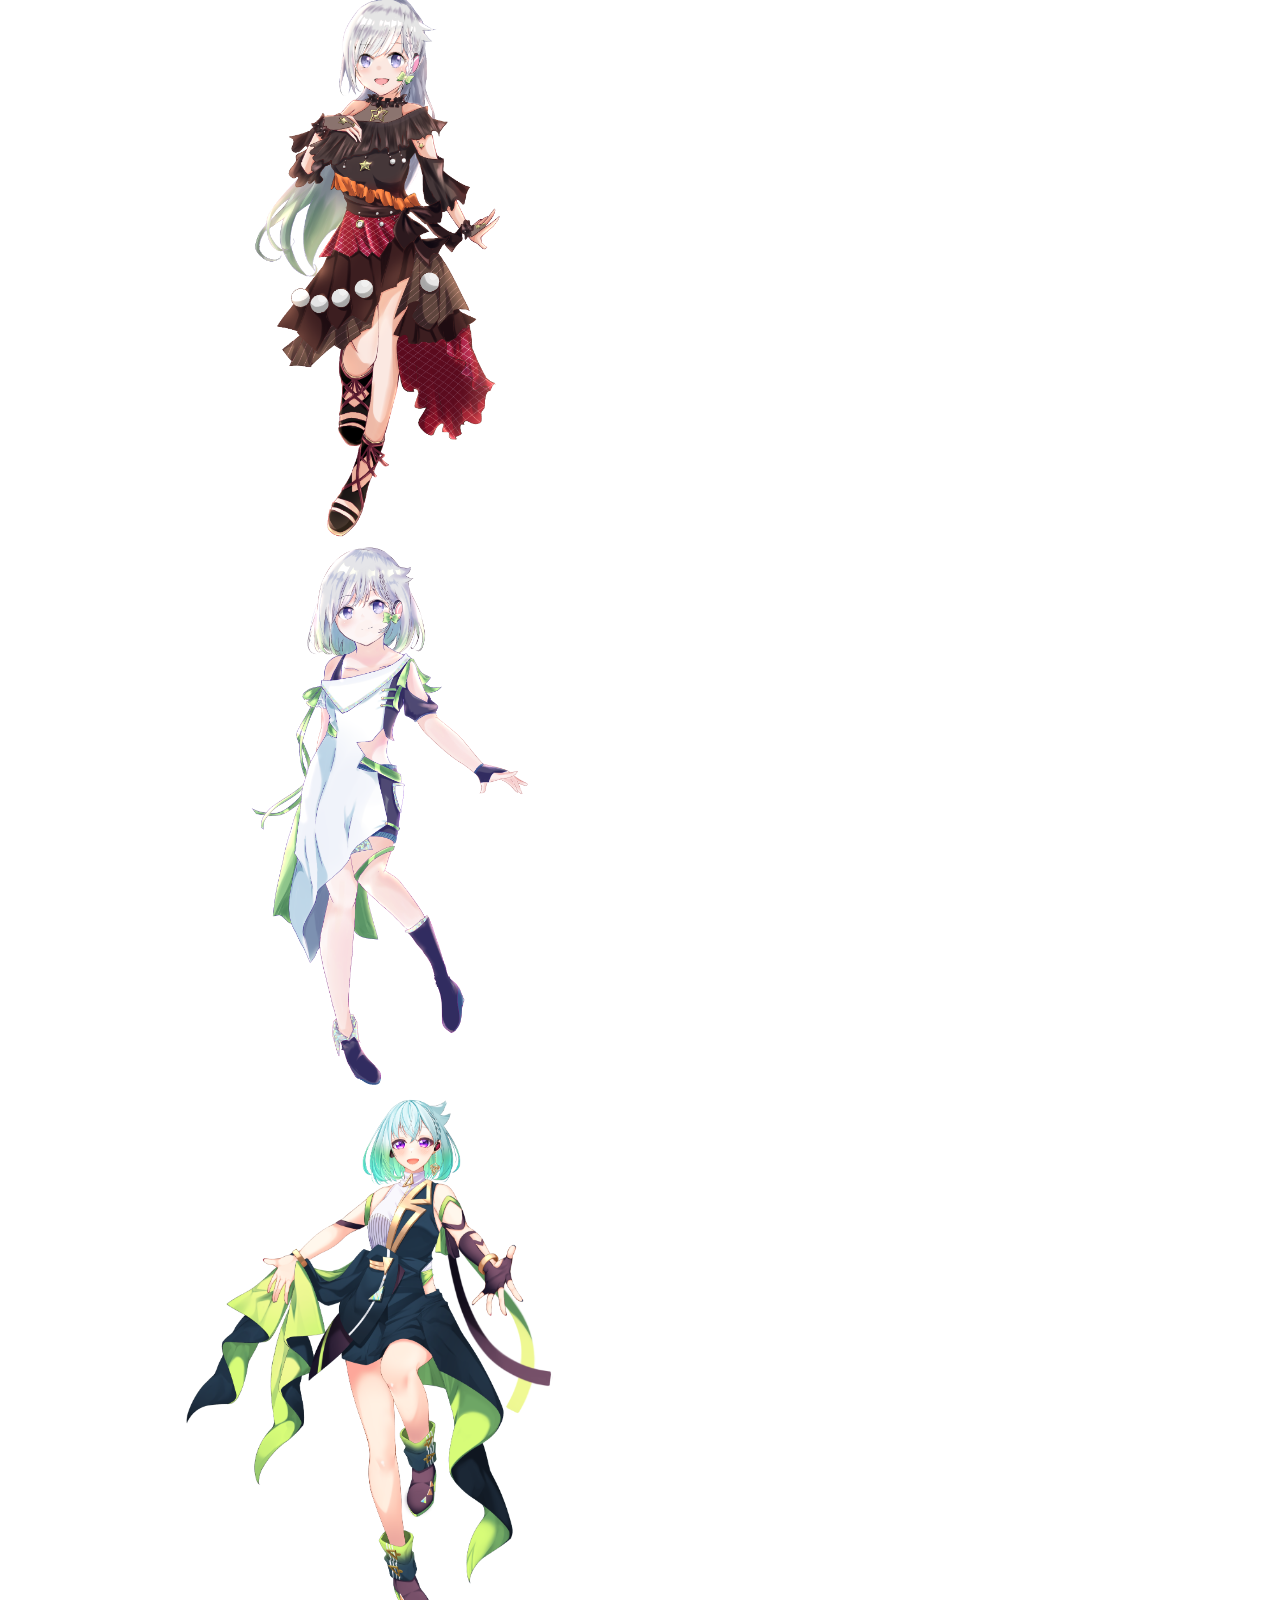
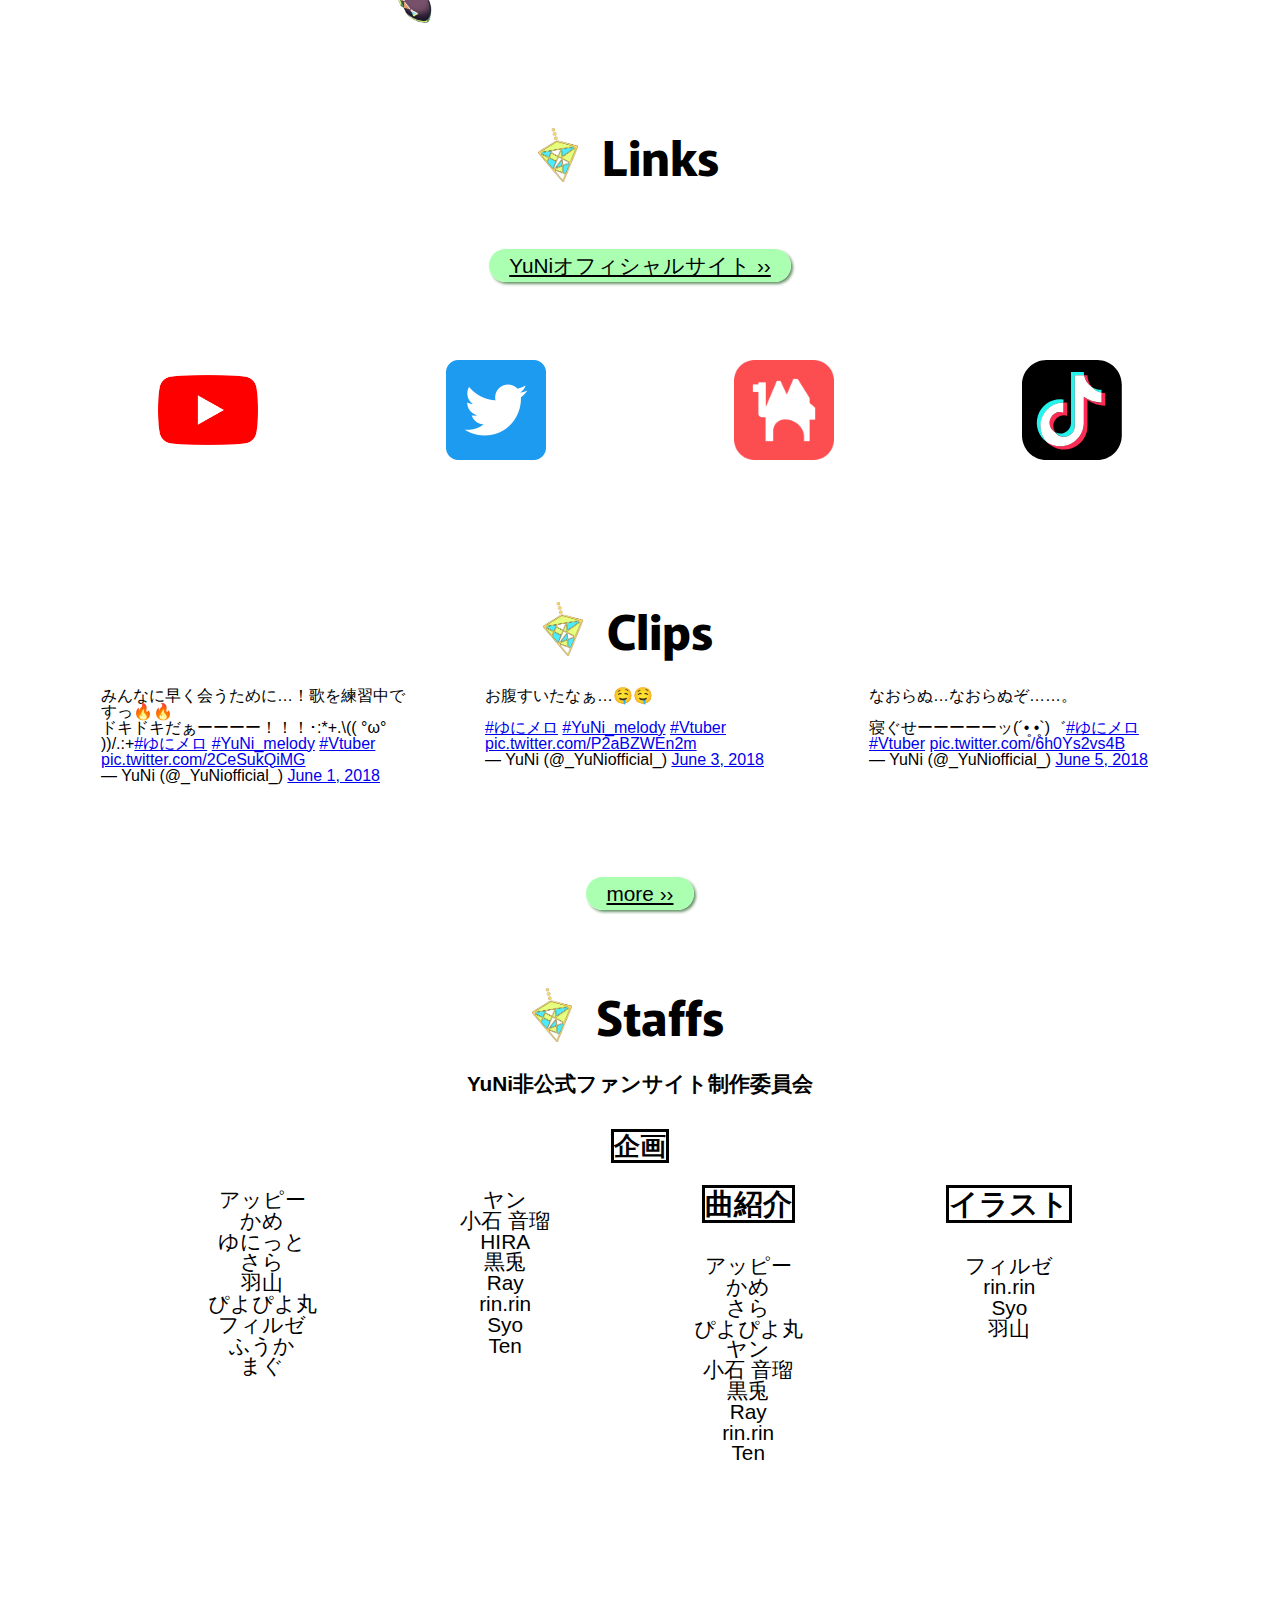
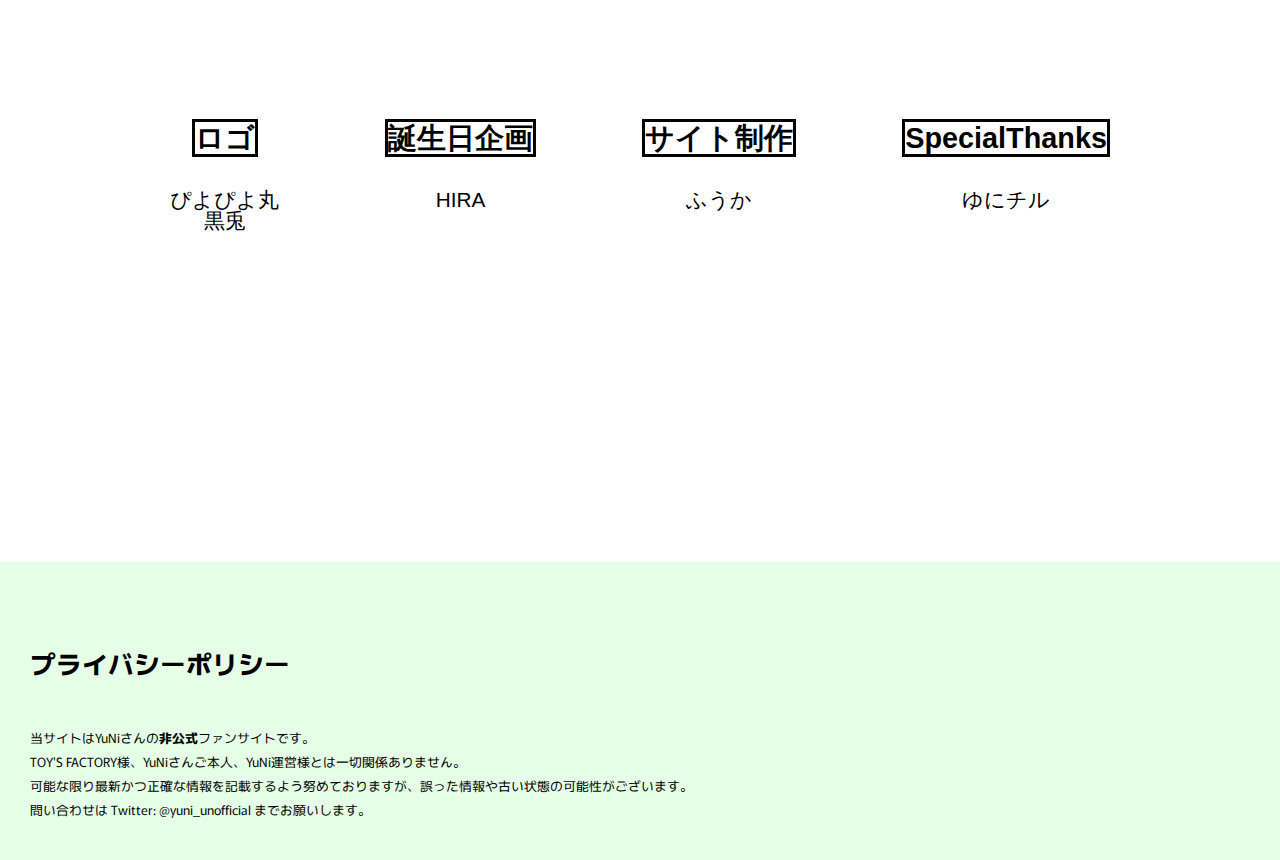
==== commit cab580da: "スタッフ調整" ====
--- a/index.html
+++ b/index.html
@@ -223,33 +223,35 @@
                     <p class="staffName"><span>Syo</span></p>
                     <p class="staffName"><span>Ten</span></p>
                   </div>
+
+                  <div class="Staff">
+                    <h2><span>曲紹介</span></h2>
+                    <p class="staffName"><span>アッピー</span></p>
+                    <p class="staffName"><span>かめ</span></p>
+                    <p class="staffName"><span>さら</span></p>
+                    <p class="staffName"><span>ぴよぴよ丸</span></p>
+                    <p class="staffName"><span>ヤン</span></p>
+                    <p class="staffName"><span>小石 音瑠</span></p>
+                    <p class="staffName"><span>黒兎</span></p>
+                    <p class="staffName"><span>Ray</span></p>
+                    <p class="staffName"><span>rin.rin</span></p>
+                    <p class="staffName"><span>Ten</span></p>
+                  </div>
+      
+                  <div class="Staff">
+                    <h2><span>イラスト</span></h2>
+                    <p class="staffName"><span>フィルゼ</span></p>
+                    <p class="staffName"><span>rin.rin</span></p>
+                    <p class="staffName"><span>Syo</span></p>
+                    <p class="staffName"><span>羽山</span></p>
+                  </div>
               </div>
 
             </div>
 
 
             <div class="staffMinContainer">
-              <div class="Staff">
-                <h2><span>曲紹介</span></h2>
-                <p class="staffName"><span>アッピー</span></p>
-                <p class="staffName"><span>かめ</span></p>
-                <p class="staffName"><span>さら</span></p>
-                <p class="staffName"><span>ぴよぴよ丸</span></p>
-                <p class="staffName"><span>ヤン</span></p>
-                <p class="staffName"><span>小石 音瑠</span></p>
-                <p class="staffName"><span>黒兎</span></p>
-                <p class="staffName"><span>Ray</span></p>
-                <p class="staffName"><span>rin.rin</span></p>
-                <p class="staffName"><span>Ten</span></p>
-              </div>
-  
-              <div class="Staff">
-                <h2><span>イラスト</span></h2>
-                <p class="staffName"><span>フィルゼ</span></p>
-                <p class="staffName"><span>rin.rin</span></p>
-                <p class="staffName"><span>Syo</span></p>
-                <p class="staffName"><span>羽山</span></p>
-              </div>
+
             </div>
 
 
@@ -268,9 +270,6 @@
                 <p class="staffName"><span>HIRA</span></p>
               </div>
 
-            </div>
-
-            <div class="staffMinContainer">
               <div class="Staff">
                 <h2><span>サイト制作</span></h2>
                 <p class="staffName"><span>ふうか</span></p>
@@ -280,6 +279,10 @@
                 <h2><span>SpecialThanks</span></h2>
                 <p class="staffName"><span>ゆにチル</span></p>
               </div>
+            </div>
+
+            <div class="staffMinContainer">
+
             </div>
           </div>
       </div>
--- a/css/index.css
+++ b/css/index.css
@@ -816,6 +816,8 @@
 .staffs {
   width: 100%;
   text-align: center;
+  display: flex;
+  flex-wrap: wrap;
 }
 .staffs .planStaff {
   width: 100%;
@@ -824,8 +826,11 @@
 .staffs .planStaff .staffMinContainer {
   display: flex;
 }
+.staffs .planStaff .staffMinContainer .innerContainer {
+  display: flex;
+}
 .staffs .planStaff .columnFirst p span, .staffs .planStaff .columnSecond p span {
-  font-size: 1.2em;
+  font-size: 1.3em;
 }
 @media (max-width: 796px) {
   .staffs .planStaff .columnSecond {
@@ -835,7 +840,7 @@
 .staffs h2 {
   font-size: 1.6em;
 }
-@media (max-width: 796) {
+@media (max-width: 796px) {
   .staffs h2 {
     margin-bottom: 1.3em;
   }
@@ -847,7 +852,7 @@
 .staffMinContainer {
   display: flex;
   justify-content: space-evenly;
-  width: 80%;
+  width: 100%;
   margin: 30px auto 100px auto;
 }
 @media (max-width: 796px) {
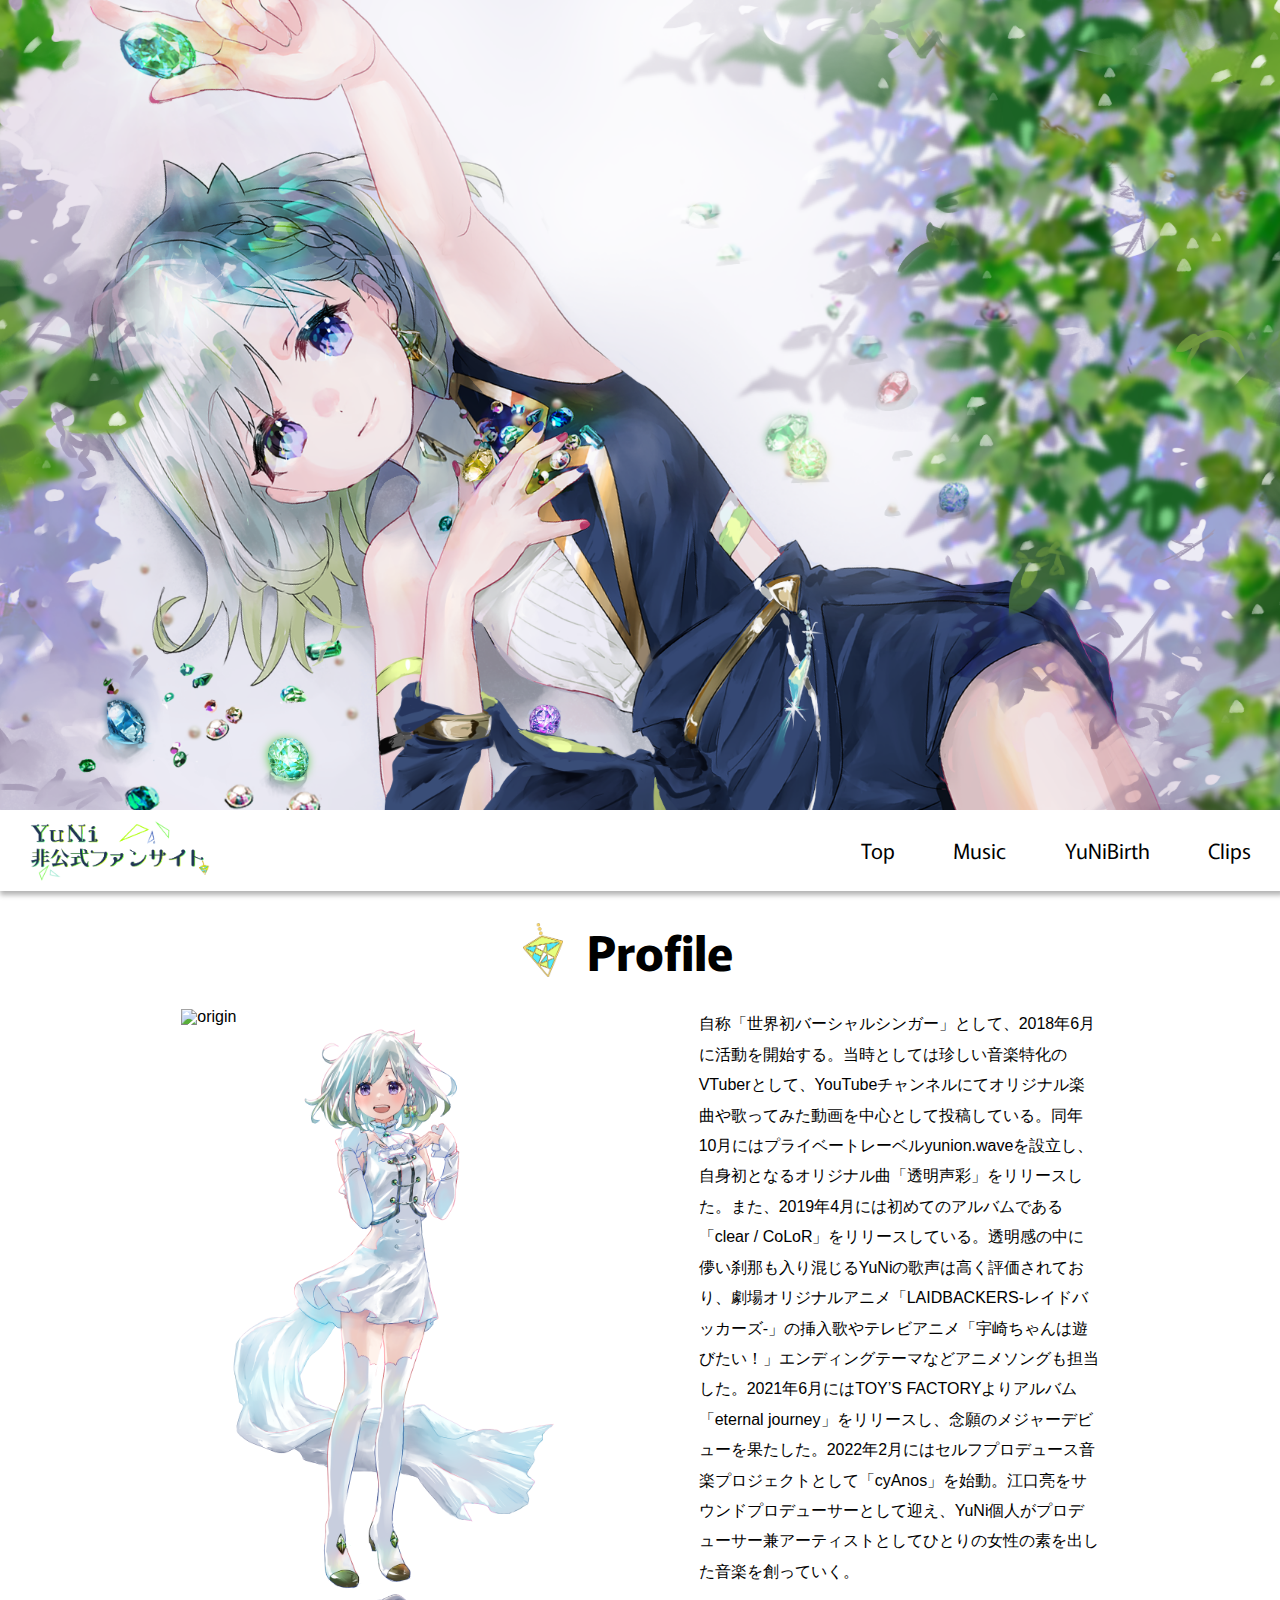
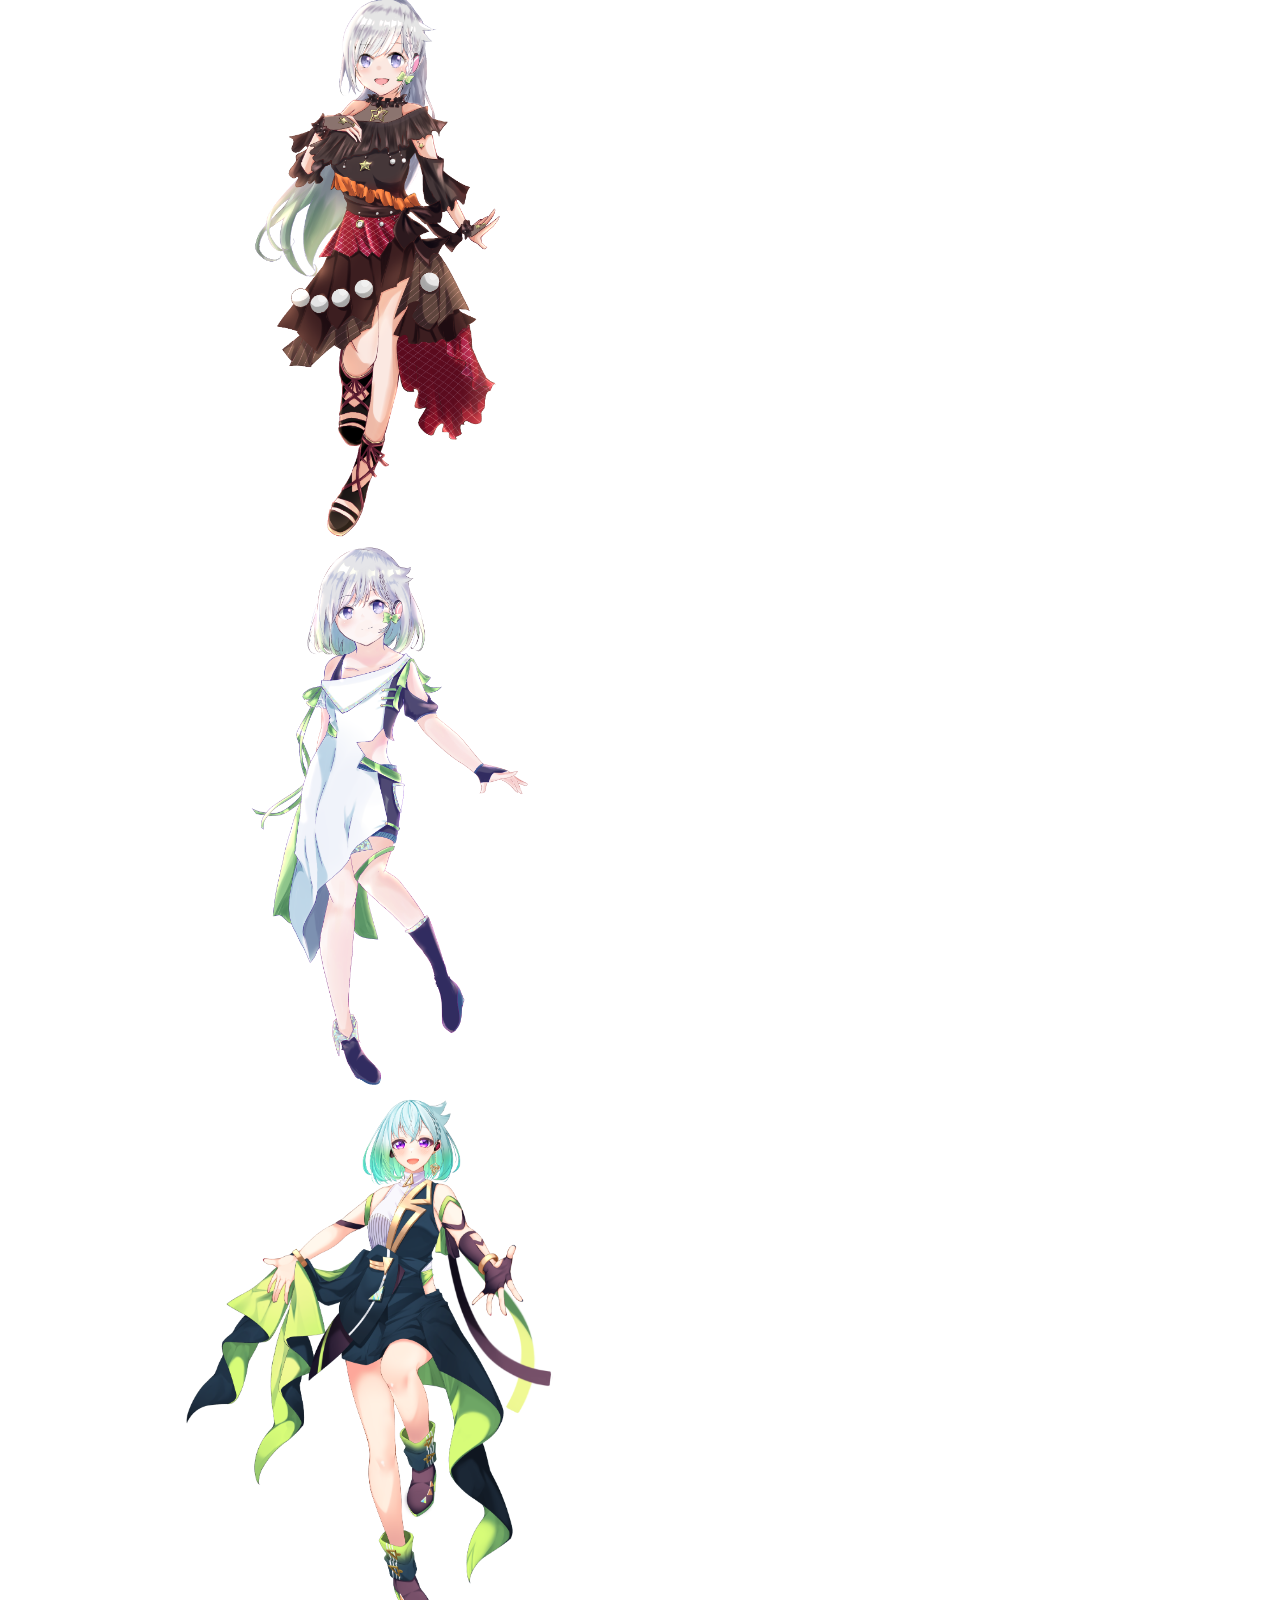
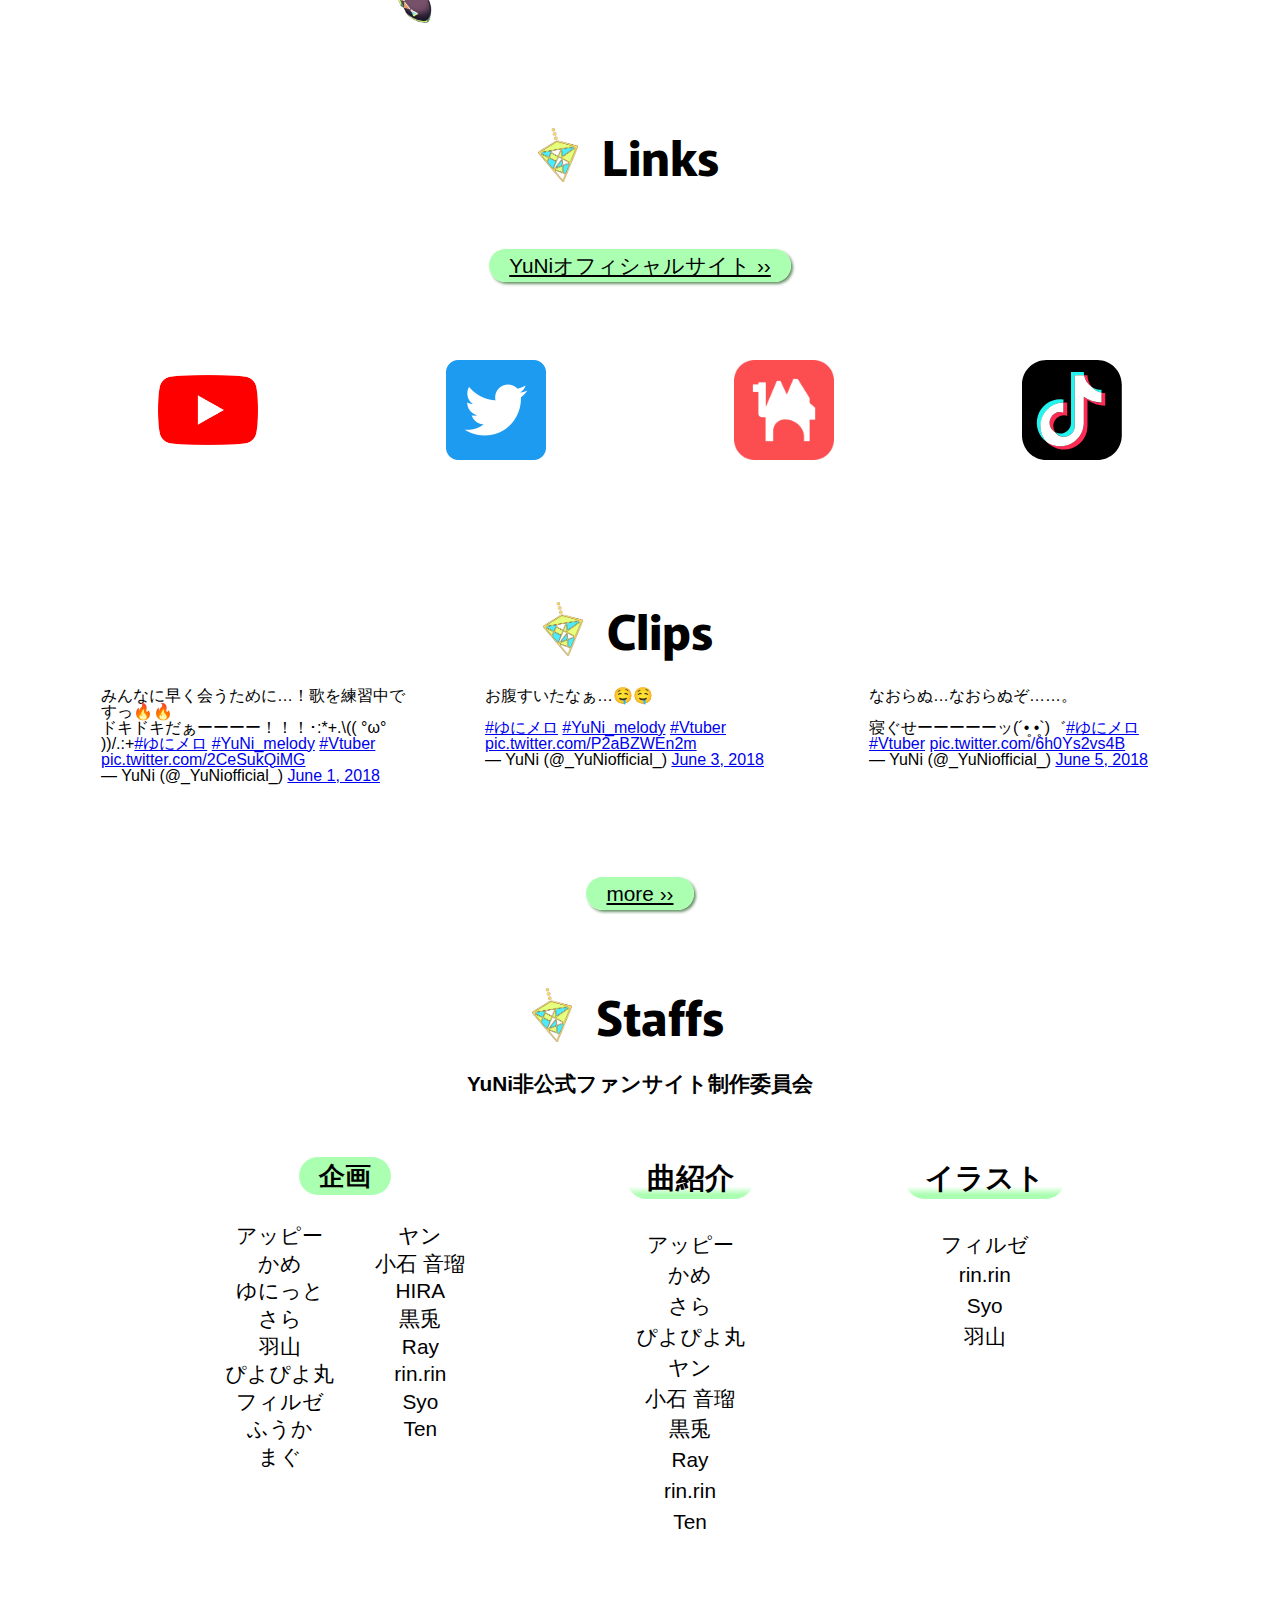
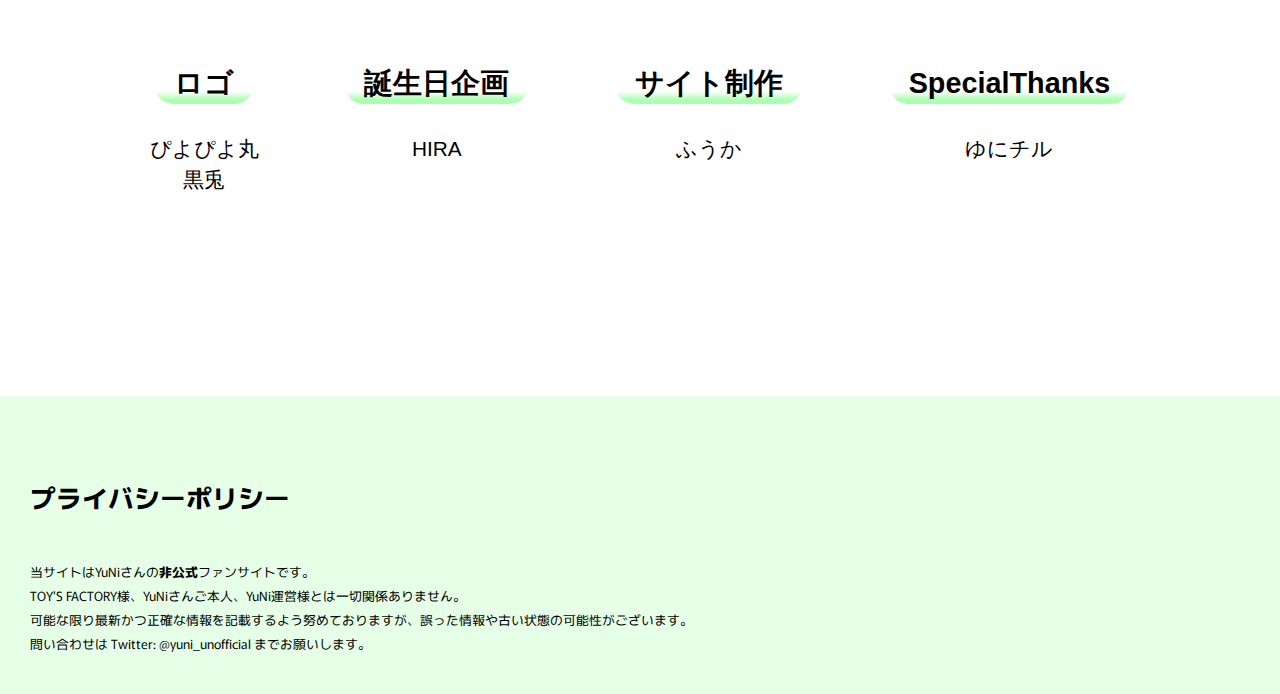
==== commit 3fee8cd7: "meta設定" ====
--- a/index.html
+++ b/index.html
@@ -7,10 +7,16 @@
 
     <meta name="description" content="自称世界初バーチャルシンガーYuNiさんの非公式ファンサイトです。">
 
+    <meta property="og:url" url="https://ohamoni.net/">
+    <meta property="og:title" content="YuNi 非公式ファンサイト">
+    <meta property="og:type" content="website">
+    <meta property="" content="website">
+
     <link rel="canonical" href="https://ohamoni.net/">
     
     <!-- favicon -->
     <link rel="icon" type="image/png" href="img/YuNi_favicon.png">
+    <link rel="apple-touch-icon" sizes="180x180" href="img/YuNi_favicon.png">
 
     <!-- スマホショートカット -->
     <link rel="apple-touch-icon" href="img/YuNi_favicon.png" sizes="">
@@ -199,29 +205,35 @@
           <div class="staffs">
             
             <div class="planStaff">
-              <h2><span>企画</span></h2>
                 <div class="staffMinContainer">
-                  <div class="columnFirst">
-                    <p class="staffName"><span>アッピー</span></p>
-                    <p class="staffName"><span>かめ</span></p>
-                    <p class="staffName"><span>ゆにっと</span></p>
-                    <p class="staffName"><span>さら</span></p>
-                    <p class="staffName"><span>羽山</span></p>
-                    <p class="staffName"><span>ぴよぴよ丸</span></p>
-                    <p class="staffName"><span>フィルゼ</span></p>
-                    <p class="staffName"><span>ふうか</span></p>
-                    <p class="staffName"><span>まぐ</span></p>
-                  </div>
-  
-                  <div class="columnSecond">
-                    <p class="staffName"><span>ヤン</span></p>
-                    <p class="staffName"><span>小石 音瑠</span></p>
-                    <p class="staffName"><span>HIRA</span></p>
-                    <p class="staffName"><span>黒兎</span></p>
-                    <p class="staffName"><span>Ray</span></p>
-                    <p class="staffName"><span>rin.rin</span></p>
-                    <p class="staffName"><span>Syo</span></p>
-                    <p class="staffName"><span>Ten</span></p>
+
+                  <div class="innerContainer">
+                    <h2><span>企画</span></h2>
+
+                    <div class="planFlexArea">
+                      <div class="columnFirst">
+                        <p class="staffName"><span>アッピー</span></p>
+                        <p class="staffName"><span>かめ</span></p>
+                        <p class="staffName"><span>ゆにっと</span></p>
+                        <p class="staffName"><span>さら</span></p>
+                        <p class="staffName"><span>羽山</span></p>
+                        <p class="staffName"><span>ぴよぴよ丸</span></p>
+                        <p class="staffName"><span>フィルゼ</span></p>
+                        <p class="staffName"><span>ふうか</span></p>
+                        <p class="staffName"><span>まぐ</span></p>
+                      </div>
+      
+                      <div class="columnSecond">
+                        <p class="staffName"><span>ヤン</span></p>
+                        <p class="staffName"><span>小石 音瑠</span></p>
+                        <p class="staffName"><span>HIRA</span></p>
+                        <p class="staffName"><span>黒兎</span></p>
+                        <p class="staffName"><span>Ray</span></p>
+                        <p class="staffName"><span>rin.rin</span></p>
+                        <p class="staffName"><span>Syo</span></p>
+                        <p class="staffName"><span>Ten</span></p>
+                      </div>
+                    </div>
                   </div>
 
                   <div class="Staff">
@@ -249,14 +261,6 @@
 
             </div>
 
-
-            <div class="staffMinContainer">
-
-            </div>
-
-
-
-
             <div class="staffMinContainer">
 
               <div class="Staff">
@@ -281,9 +285,6 @@
               </div>
             </div>
 
-            <div class="staffMinContainer">
-
-            </div>
           </div>
       </div>
 
--- a/css/index.css
+++ b/css/index.css
@@ -404,6 +404,116 @@
   margin: 0 auto;
 }
 
+.largeTitle {
+  font-size: 1.3em;
+  text-align: center;
+  margin-bottom: 40px;
+}
+@media (max-width: 500px) {
+  .largeTitle {
+    font-size: 1.1em;
+  }
+}
+
+.staffs {
+  width: 100%;
+  text-align: center;
+  display: flex;
+  flex-wrap: wrap;
+}
+.staffs .planStaff {
+  width: 100%;
+  margin: 0 auto;
+}
+.staffs .planStaff .staffMinContainer {
+  display: flex;
+}
+.staffs .planStaff .staffMinContainer .innerContainer {
+  display: flex;
+}
+.staffs .planStaff .columnFirst, .staffs .planStaff .columnSecond {
+  padding: 0 10px;
+}
+.staffs .planStaff .columnFirst p span, .staffs .planStaff .columnSecond p span {
+  font-size: 1.3em;
+}
+@media (max-width: 796px) {
+  .staffs .planStaff .columnSecond {
+    margin-bottom: 100px;
+  }
+}
+.staffs h2 {
+  font-size: 1.6em;
+}
+@media (max-width: 796px) {
+  .staffs h2 {
+    margin-bottom: 1.3em;
+  }
+}
+.staffs h2 span {
+  border-radius: 20px;
+  padding: 5px 20px;
+  background-color: #abffb1;
+}
+
+.staffMinContainer {
+  display: flex;
+  justify-content: space-evenly;
+  width: 100%;
+  margin: 30px auto 100px auto;
+}
+@media (max-width: 796px) {
+  .staffMinContainer {
+    flex-direction: column;
+    margin: 0 auto;
+  }
+}
+@media (max-width: 796px) {
+  .staffMinContainer .Staff {
+    margin-bottom: 100px;
+  }
+}
+.staffMinContainer .Staff h2 {
+  margin-bottom: 1.3em;
+  font-size: 1.8em;
+}
+.staffMinContainer .Staff h2 span {
+  background: linear-gradient(transparent 70%, #abffb1 90%);
+}
+.staffMinContainer .Staff p {
+  line-height: 1.8em;
+}
+.staffMinContainer .Staff p span {
+  font-size: 1.3em;
+}
+
+.innerContainer {
+  flex-direction: column;
+}
+@media (max-width: 796px) {
+  .innerContainer {
+    align-items: center;
+    flex-direction: column;
+  }
+}
+.innerContainer h2 {
+  margin-bottom: 1.3em;
+}
+.innerContainer .staffName {
+  line-height: 1.6em;
+}
+
+.planFlexArea {
+  width: 260px;
+  display: flex;
+  justify-content: space-between;
+}
+@media (max-width: 796px) {
+  .planFlexArea {
+    flex-direction: column;
+  }
+}
+
 .YuNiBirthTitle {
   width: 100%;
   display: flex;
@@ -806,70 +916,4 @@
   .GridStyle a, .GridStyle a img {
     width: 60px;
   }
-}
-.largeTitle {
-  font-size: 1.3em;
-  text-align: center;
-  margin-bottom: 40px;
-}
-
-.staffs {
-  width: 100%;
-  text-align: center;
-  display: flex;
-  flex-wrap: wrap;
-}
-.staffs .planStaff {
-  width: 100%;
-  margin: 0 auto;
-}
-.staffs .planStaff .staffMinContainer {
-  display: flex;
-}
-.staffs .planStaff .staffMinContainer .innerContainer {
-  display: flex;
-}
-.staffs .planStaff .columnFirst p span, .staffs .planStaff .columnSecond p span {
-  font-size: 1.3em;
-}
-@media (max-width: 796px) {
-  .staffs .planStaff .columnSecond {
-    margin-bottom: 100px;
-  }
-}
-.staffs h2 {
-  font-size: 1.6em;
-}
-@media (max-width: 796px) {
-  .staffs h2 {
-    margin-bottom: 1.3em;
-  }
-}
-.staffs h2 span {
-  border: 3px solid;
-}
-
-.staffMinContainer {
-  display: flex;
-  justify-content: space-evenly;
-  width: 100%;
-  margin: 30px auto 100px auto;
-}
-@media (max-width: 796px) {
-  .staffMinContainer {
-    flex-direction: column;
-    margin: 0 auto;
-  }
-}
-@media (max-width: 796px) {
-  .staffMinContainer .Staff {
-    margin-bottom: 100px;
-  }
-}
-.staffMinContainer .Staff h2 {
-  margin-bottom: 1.3em;
-  font-size: 1.8em;
-}
-.staffMinContainer .Staff p span {
-  font-size: 1.3em;
 }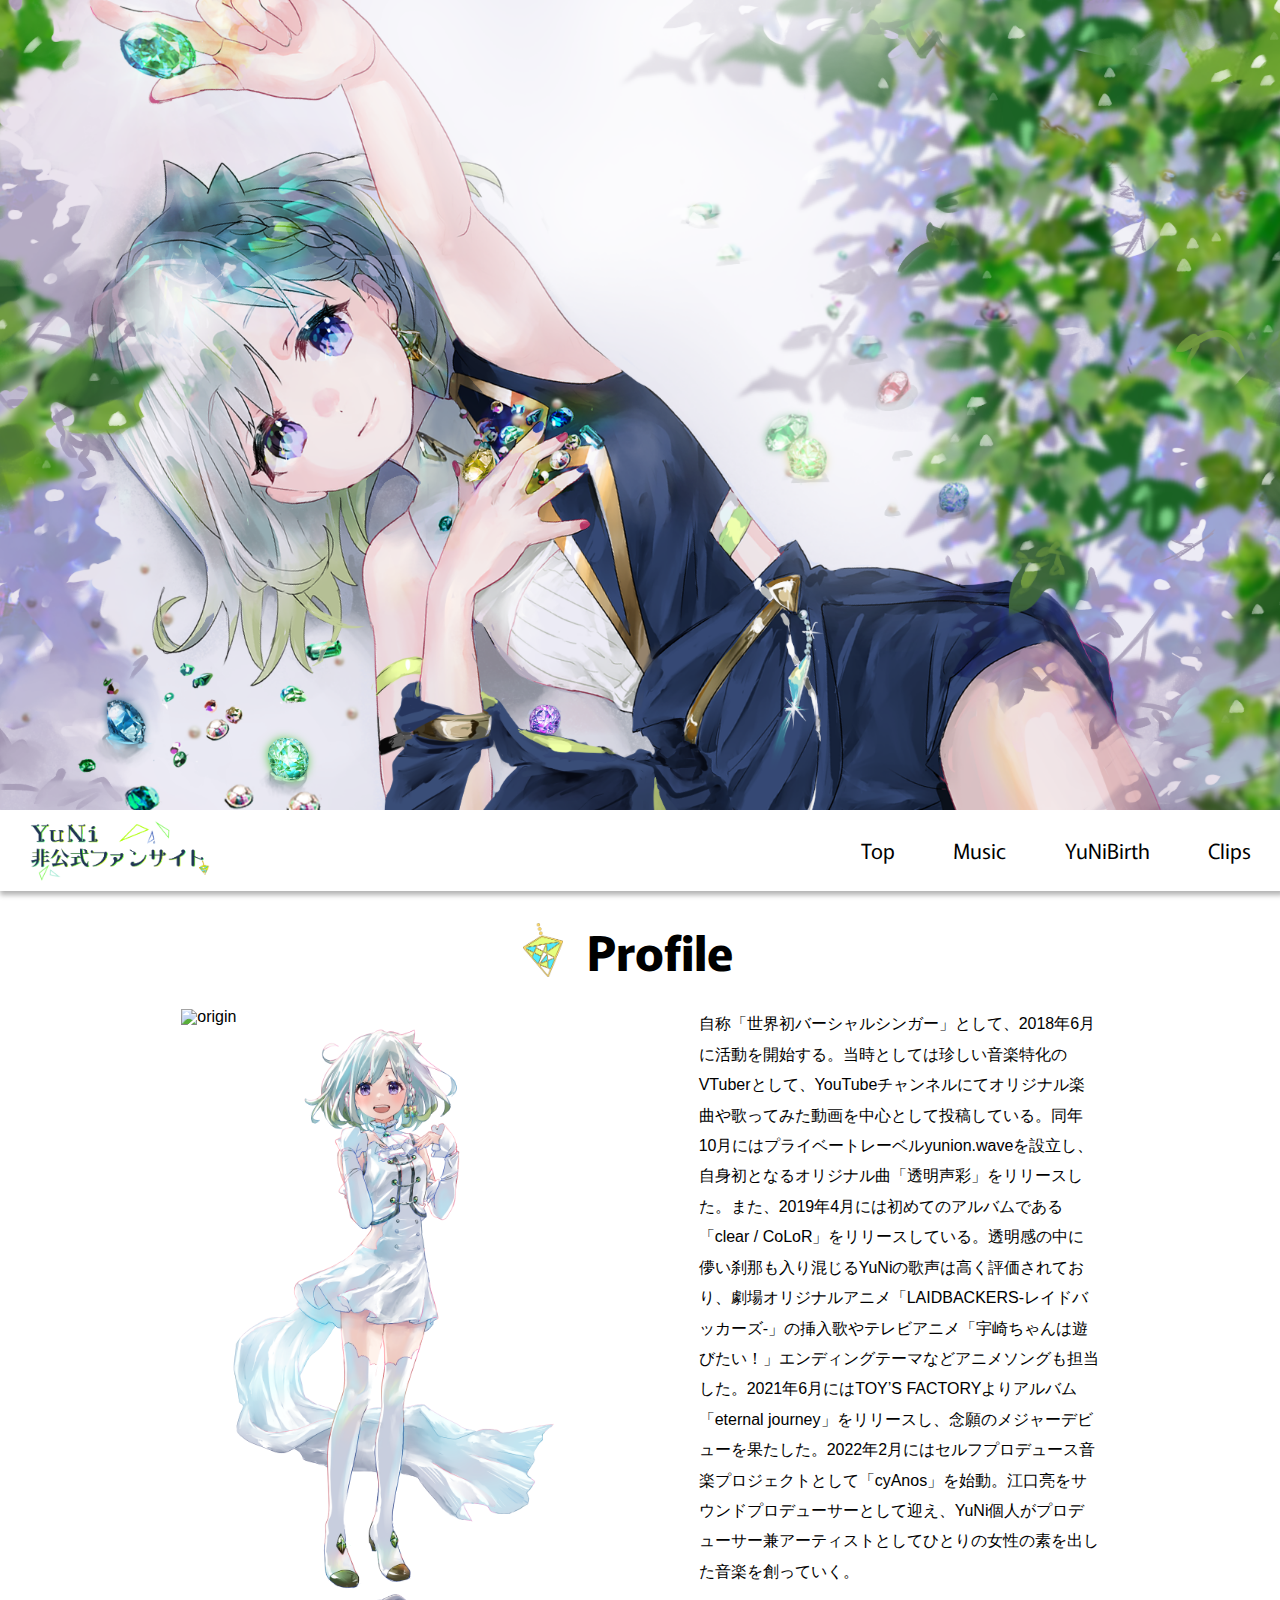
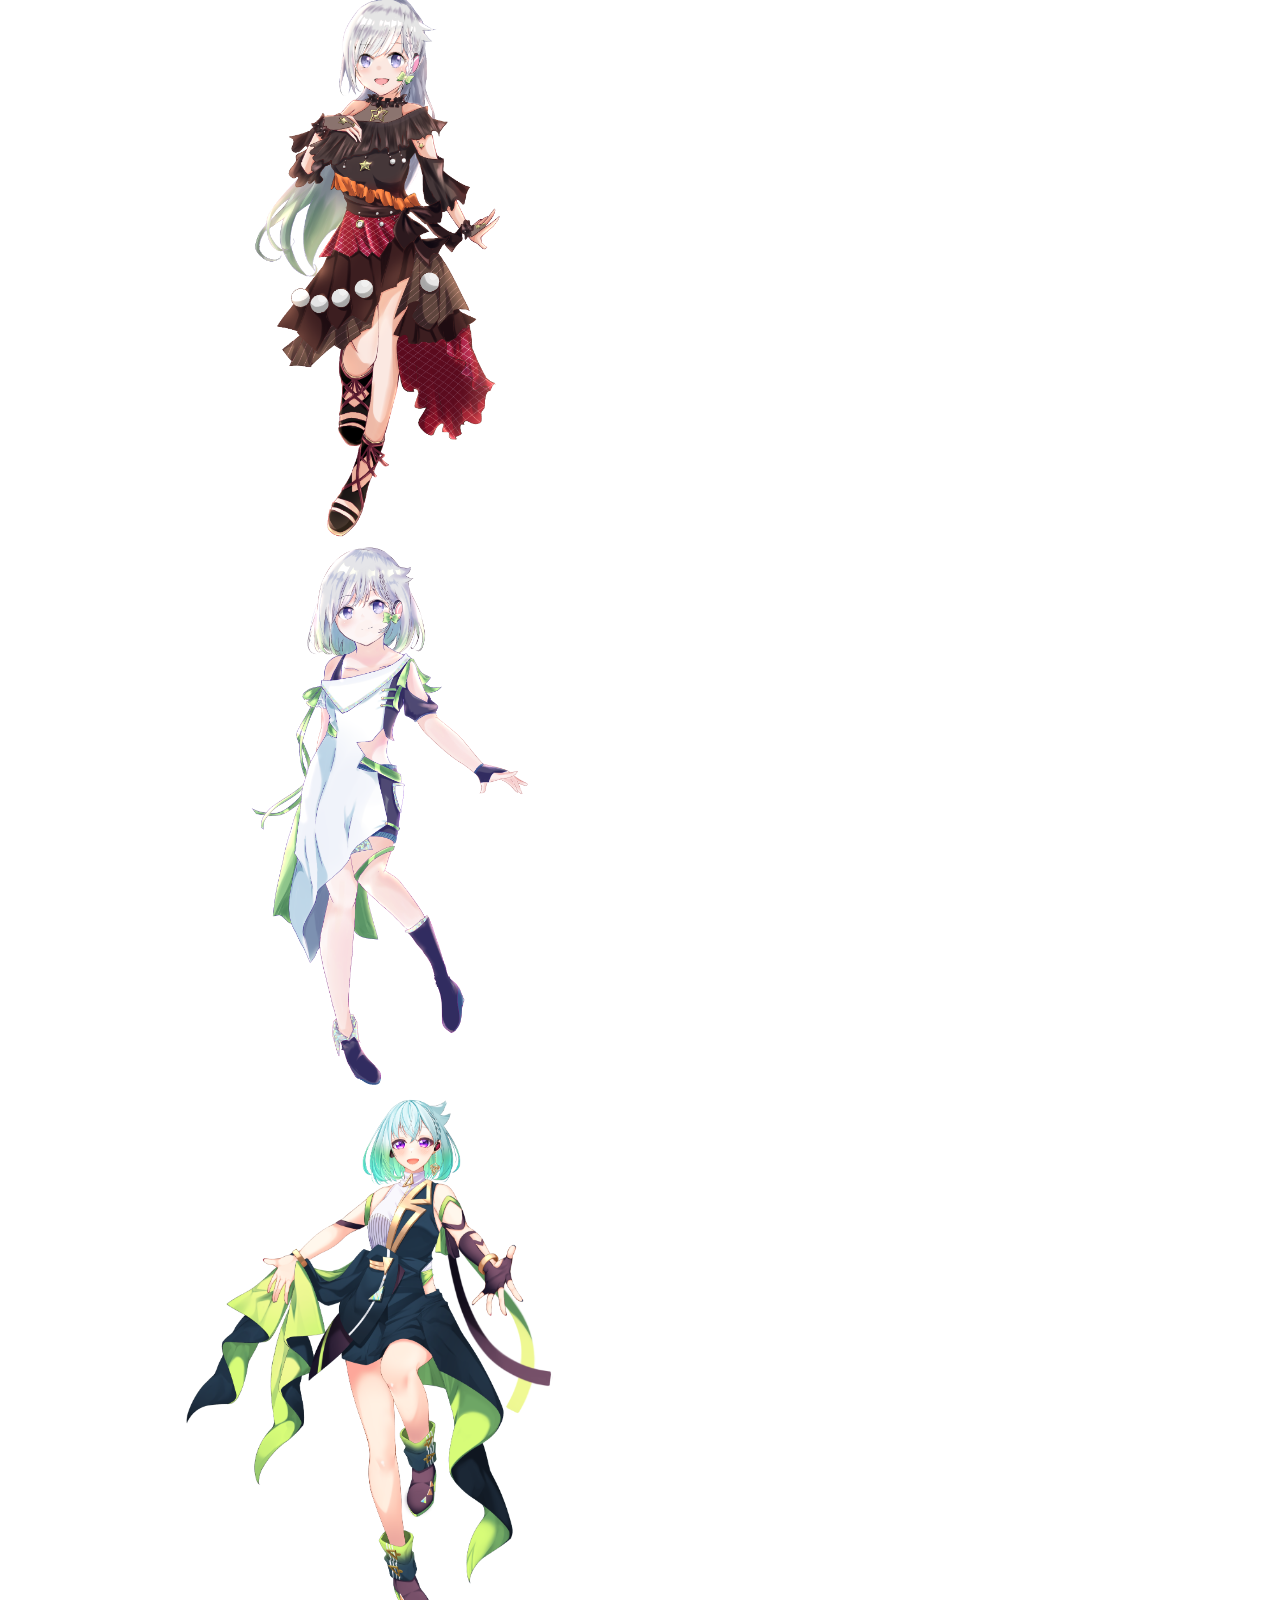
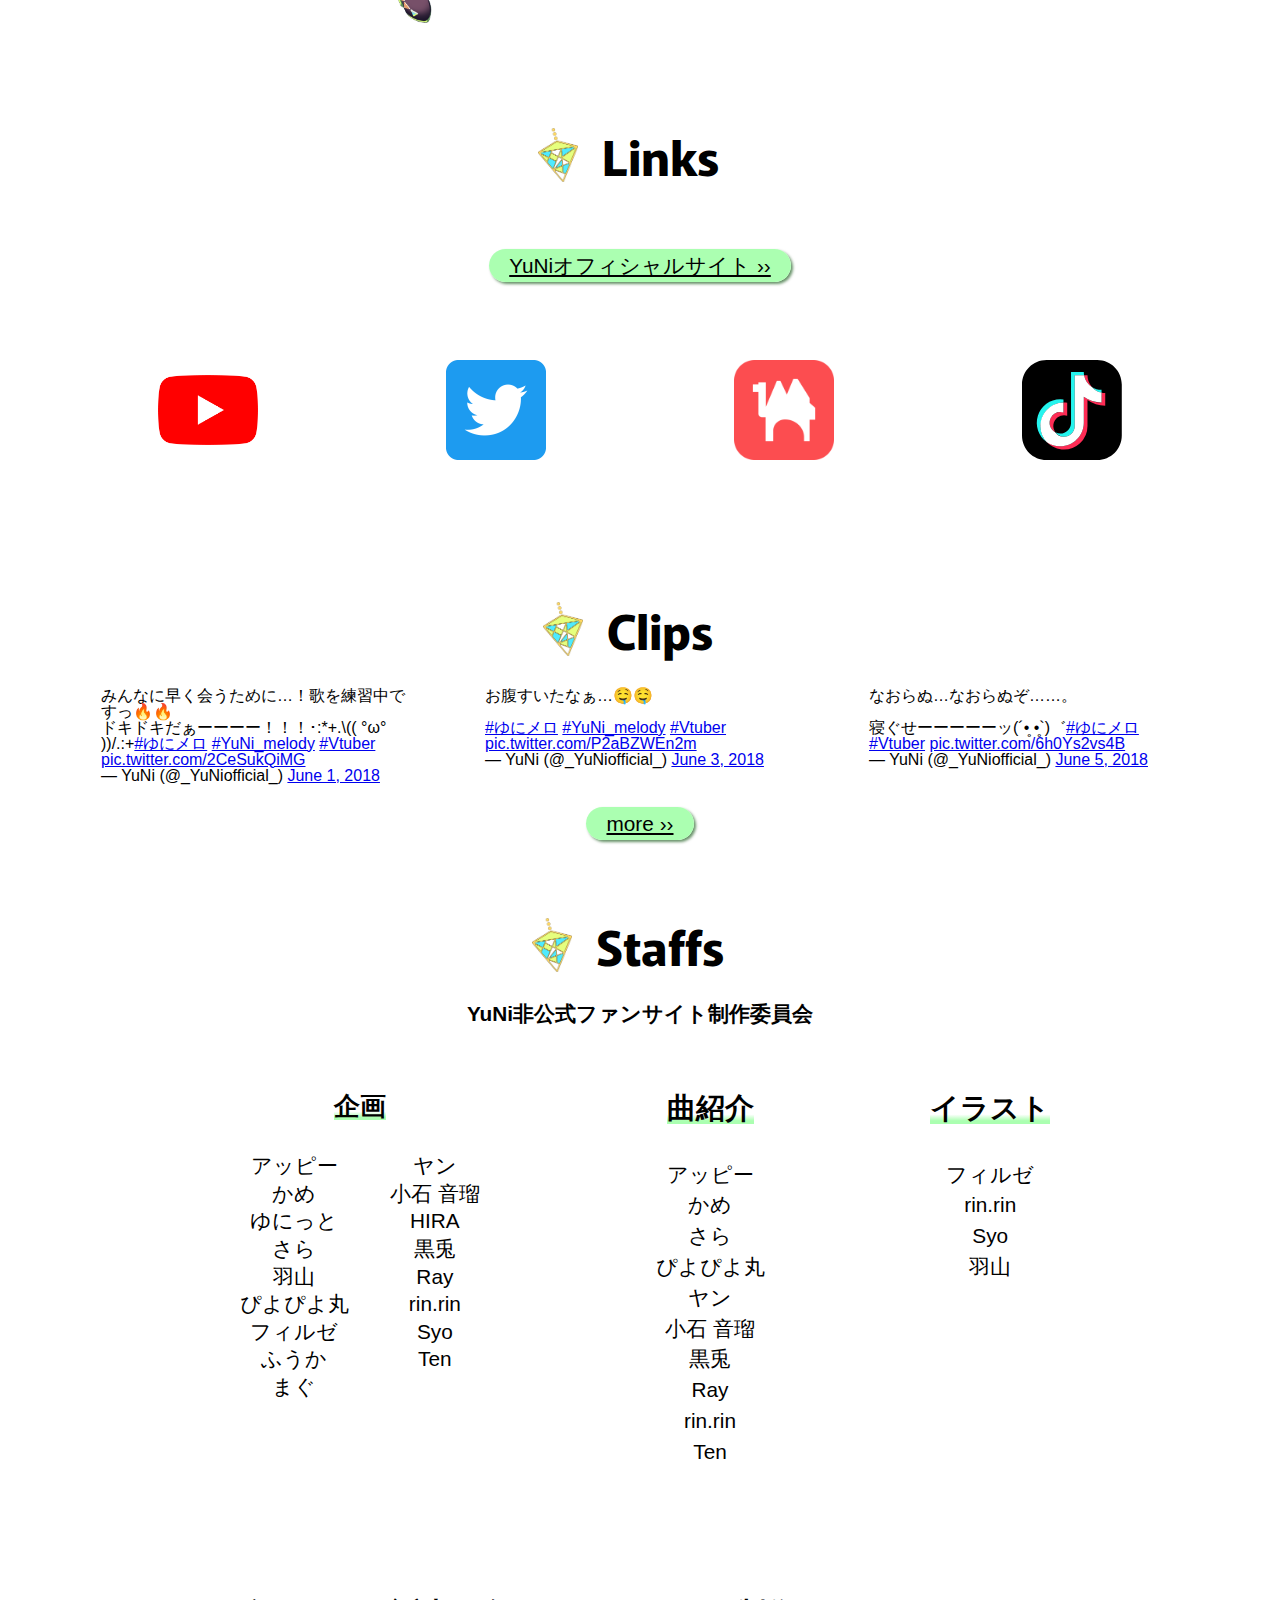
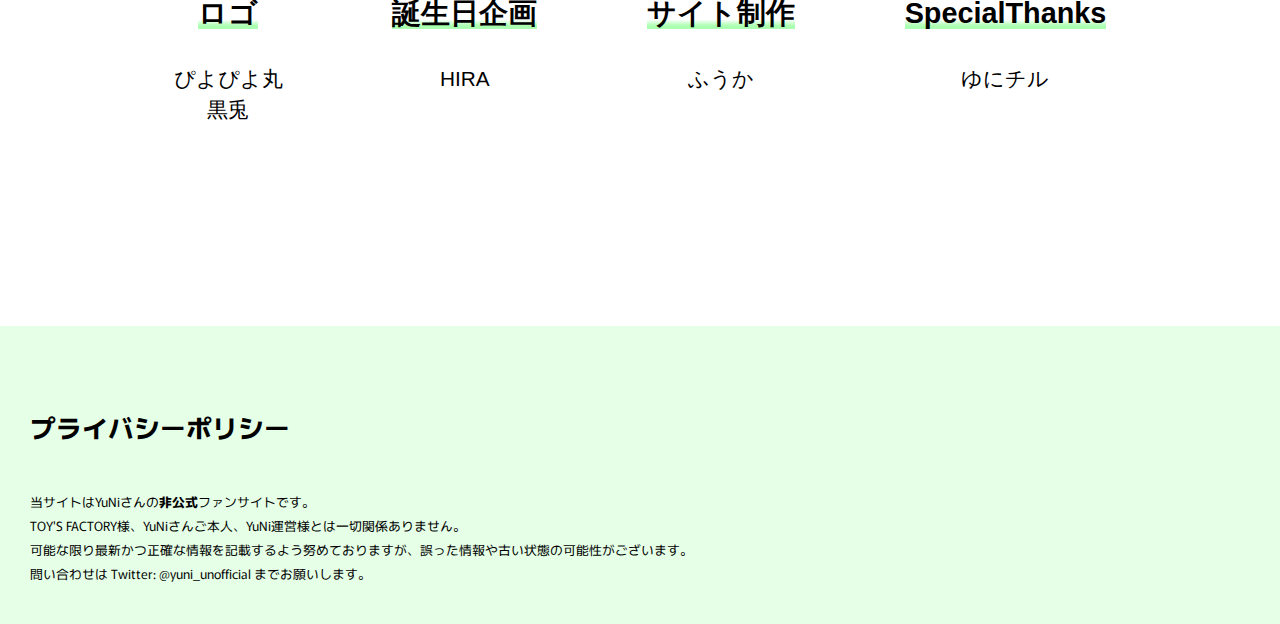
==== commit 2d766841: "metaタグ調整" ====
--- a/index.html
+++ b/index.html
@@ -10,16 +10,12 @@
     <meta property="og:url" url="https://ohamoni.net/">
     <meta property="og:title" content="YuNi 非公式ファンサイト">
     <meta property="og:type" content="website">
-    <meta property="" content="website">
 
     <link rel="canonical" href="https://ohamoni.net/">
     
     <!-- favicon -->
     <link rel="icon" type="image/png" href="img/YuNi_favicon.png">
     <link rel="apple-touch-icon" sizes="180x180" href="img/YuNi_favicon.png">
-
-    <!-- スマホショートカット -->
-    <link rel="apple-touch-icon" href="img/YuNi_favicon.png" sizes="">
 
     <title>YuNi 非公式ファンサイト</title>
     
@@ -47,7 +43,6 @@
 
   <body>
     <header>
-        <!-- <img id="headerLogo" src="img/YuNi_favicon.png" alt="logo"> -->
         <div class="slideShow">
           <img src="img/84.png" alt="eternal">
           <img src="img/YuNi_live.png" alt="live">
@@ -57,7 +52,6 @@
 
 
     <main>
-      <!-- ナビゲーション -->
       <div id="navContainer">
         <a href="index.html"><img src="img/YuNi_Logo_cut.png" alt="Logo"></a>
         <nav id="largeNavigation">
@@ -69,15 +63,12 @@
           </ul>
         </nav>
 
-        <!-- ハンバーガーボタン -->
         <div id="hamburger">
           <span></span>
           <span></span>
           <span></span>
         </div>
       </div>
-
-      <!-- ハンバーガーメニュー -->
 
         <div id="minNavigation">
           <div id="navFlexArea">
@@ -96,12 +87,6 @@
               <li><img src="img/nav_logo.png" alt=""><a href="music.html">music</a></li>
               <li><img src="img/nav_logo.png" alt=""><a href="anniv.html">YuNiBirth</a></li>
               <li><img src="img/nav_logo.png" alt=""><a href="clips.html">Clips</a></li>
-
-              <!-- ページ内リンク -->
-              <!-- <li><h2>page menu</h2></li>
-              <li><a href="">Profile</a></li>
-              <li><a href="">Clips</a></li>
-              <li><a href="">Staffs</a></li> -->
             </ul>
           </nav>
         </div>
@@ -109,7 +94,6 @@
 
       <div id="wrap">
 
-        <!-- プロフィール -->
         <div class="titleContainer">
           <img src="img/title_logo.png" alt="ピアス">
           <h1 class="largeTitle"><span>Profile</span></h1>
@@ -118,7 +102,6 @@
         <div id="profileContainer">
           <div id="slideContainer">
             <div class="slide">
-              <!-- 最終版と差し替える -->
               <div><img src="img/origin.png" alt="origin"></div>
               <div><img src="img/clear_cut.png" alt="clear"></div>
               <div><img src="img/autumn_cut.png" alt="autumn"></div>
@@ -137,7 +120,6 @@
               <p>自称「世界初バーシャルシンガー」として、2018年6月に活動を開始する。当時としては珍しい音楽特化のVTuberとして、YouTubeチャンネルにてオリジナル楽曲や歌ってみた動画を中心として投稿している。同年10月にはプライベートレーベルyunion.waveを設立し、自身初となるオリジナル曲「透明声彩」をリリースした。また、2019年4月には初めてのアルバムである「clear / CoLoR」をリリースしている。透明感の中に儚い刹那も入り混じるYuNiの歌声は高く評価されており、劇場オリジナルアニメ「LAIDBACKERS-レイドバッカーズ-」の挿入歌やテレビアニメ「宇崎ちゃんは遊びたい！」エンディングテーマなどアニメソングも担当した。2021年6月にはTOY’S FACTORYよりアルバム「eternal journey」をリリースし、念願のメジャーデビューを果たした。2022年2月にはセルフプロデュース音楽プロジェクトとして「cyAnos」を始動。江口亮をサウンドプロデューサーとして迎え、YuNi個人がプロデューサー兼アーティストとしてひとりの女性の素を出した音楽を創っていく。</p>
             </div>
 
-            <!-- 公式リンクは用調整 -->
           </div>
         </div>
 
@@ -154,12 +136,10 @@
           <div class="GridStyle">
             <a href="https://www.youtube.com/c/YuNivirtualsinger" target="_blank" rel="noopener noreferrer">
                 <img src="img/youtube_logo.png" alt="Youtubeアイコン">
-                <!-- <img src="img/youtube.svg" alt="Youtubeアイコン"> -->
             </a>
 
             <a href="https://twitter.com/_YuNiofficial_" target="_blank" rel="noopener noreferrer">
                 <img src="img/twitter_logo.png" alt="Twitterアイコン">
-                <!-- <img src="img/twitter.svg" alt="Twitterアイコン"> -->
             </a>
 
             <a href="https://yunionwave.booth.pm/" target="_blank" rel="noopener noreferrer">
@@ -174,26 +154,21 @@
         </div>
 
 
-        <!-- Clips -->
         <div class="titleContainer">
           <img src="img/title_logo.png" alt="ピアス">
           <h1 class="largeTitle"><span>Clips</span></h1>
         </div>
 
-        <!-- 横3列 -->
         <div class="ClipsContainer">
           <blockquote class="twitter-tweet" ><p lang="ja" dir="ltr">みんなに早く会うために…！歌を練習中ですっ🔥🔥<br>ドキドキだぁーーーー！！！･:*+.\(( °ω° ))/.:+<a href="https://twitter.com/hashtag/%E3%82%86%E3%81%AB%E3%83%A1%E3%83%AD?src=hash&amp;ref_src=twsrc%5Etfw">#ゆにメロ</a> <a href="https://twitter.com/hashtag/YuNi_melody?src=hash&amp;ref_src=twsrc%5Etfw">#YuNi_melody</a> <a href="https://twitter.com/hashtag/Vtuber?src=hash&amp;ref_src=twsrc%5Etfw">#Vtuber</a> <a href="https://t.co/2CeSukQiMG">pic.twitter.com/2CeSukQiMG</a></p>&mdash; YuNi (@_YuNiofficial_) <a href="https://twitter.com/_YuNiofficial_/status/1002507086448623617?ref_src=twsrc%5Etfw">June 1, 2018</a></blockquote> <script async src="https://platform.twitter.com/widgets.js" charset="utf-8"></script>
           <blockquote class="twitter-tweet" ><p lang="ja" dir="ltr">お腹すいたなぁ…🤤🤤<br><br> <a href="https://twitter.com/hashtag/%E3%82%86%E3%81%AB%E3%83%A1%E3%83%AD?src=hash&amp;ref_src=twsrc%5Etfw">#ゆにメロ</a> <a href="https://twitter.com/hashtag/YuNi_melody?src=hash&amp;ref_src=twsrc%5Etfw">#YuNi_melody</a> <a href="https://twitter.com/hashtag/Vtuber?src=hash&amp;ref_src=twsrc%5Etfw">#Vtuber</a> <a href="https://t.co/P2aBZWEn2m">pic.twitter.com/P2aBZWEn2m</a></p>&mdash; YuNi (@_YuNiofficial_) <a href="https://twitter.com/_YuNiofficial_/status/1003120495544320000?ref_src=twsrc%5Etfw">June 3, 2018</a></blockquote> <script async src="https://platform.twitter.com/widgets.js" charset="utf-8"></script>
           <blockquote class="twitter-tweet" ><p lang="ja" dir="ltr">なおらぬ…なおらぬぞ……。<br><br>寝ぐせーーーーーッ(´•̥ •̥`)゛<a href="https://twitter.com/hashtag/%E3%82%86%E3%81%AB%E3%83%A1%E3%83%AD?src=hash&amp;ref_src=twsrc%5Etfw">#ゆにメロ</a> <a href="https://twitter.com/hashtag/Vtuber?src=hash&amp;ref_src=twsrc%5Etfw">#Vtuber</a> <a href="https://t.co/6h0Ys2vs4B">pic.twitter.com/6h0Ys2vs4B</a></p>&mdash; YuNi (@_YuNiofficial_) <a href="https://twitter.com/_YuNiofficial_/status/1003955272493088768?ref_src=twsrc%5Etfw">June 5, 2018</a></blockquote> <script async src="https://platform.twitter.com/widgets.js" charset="utf-8"></script>
         </div>
 
-        <!-- Clipsリンクボタン -->
         <div class="ClipsLink">
           <a href="clips.html"><span>more &#8250;&#8250;</span></a>
         </div>
 
-
-      <!-- Staffs -->
 
             <div class="titleContainer">
               <img src="img/title_logo.png" alt="ピアス">
--- a/css/index.css
+++ b/css/index.css
@@ -355,7 +355,7 @@
   }
 }
 .ClipsContainer:nth-child(5) {
-  margin-bottom: 100px;
+  margin-bottom: 30px;
 }
 
 #moreLink {
@@ -451,9 +451,7 @@
   }
 }
 .staffs h2 span {
-  border-radius: 20px;
-  padding: 5px 20px;
-  background-color: #abffb1;
+  background: linear-gradient(transparent 70%, #abffb1 90%);
 }
 
 .staffMinContainer {
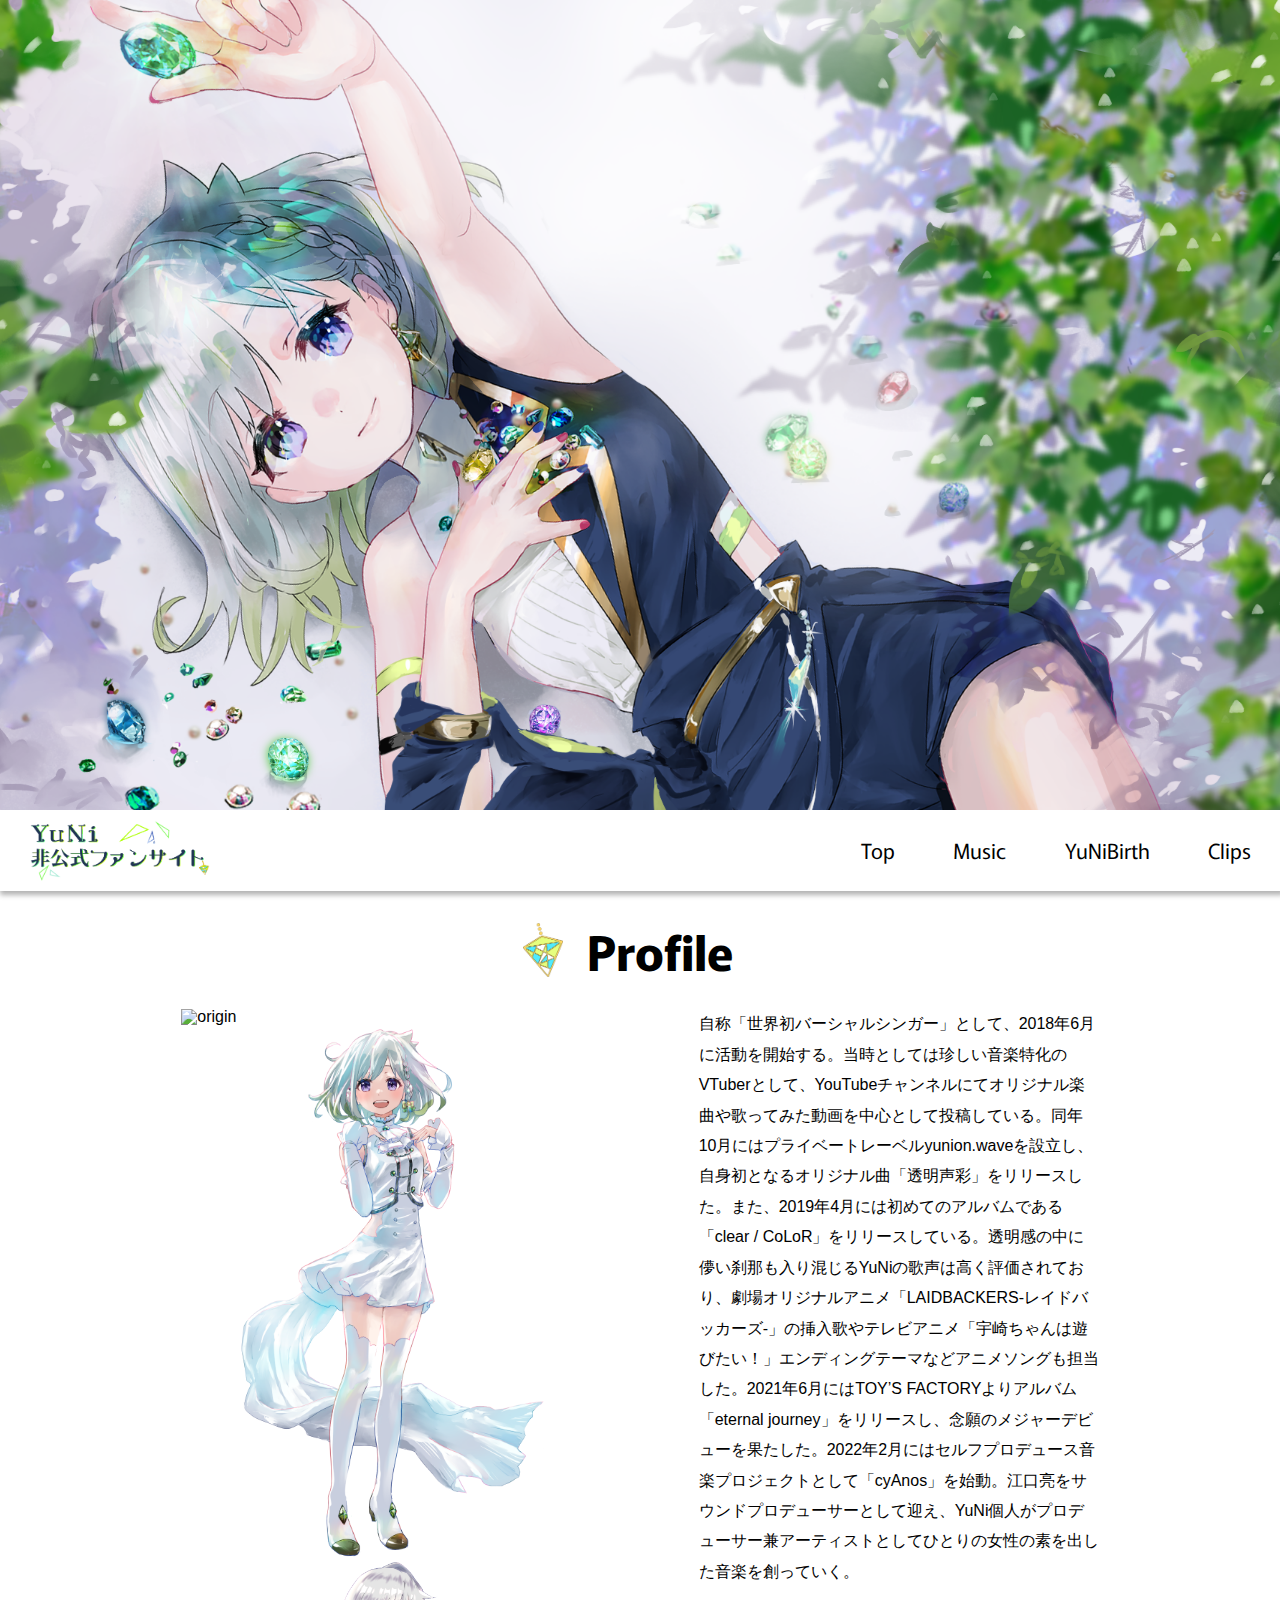
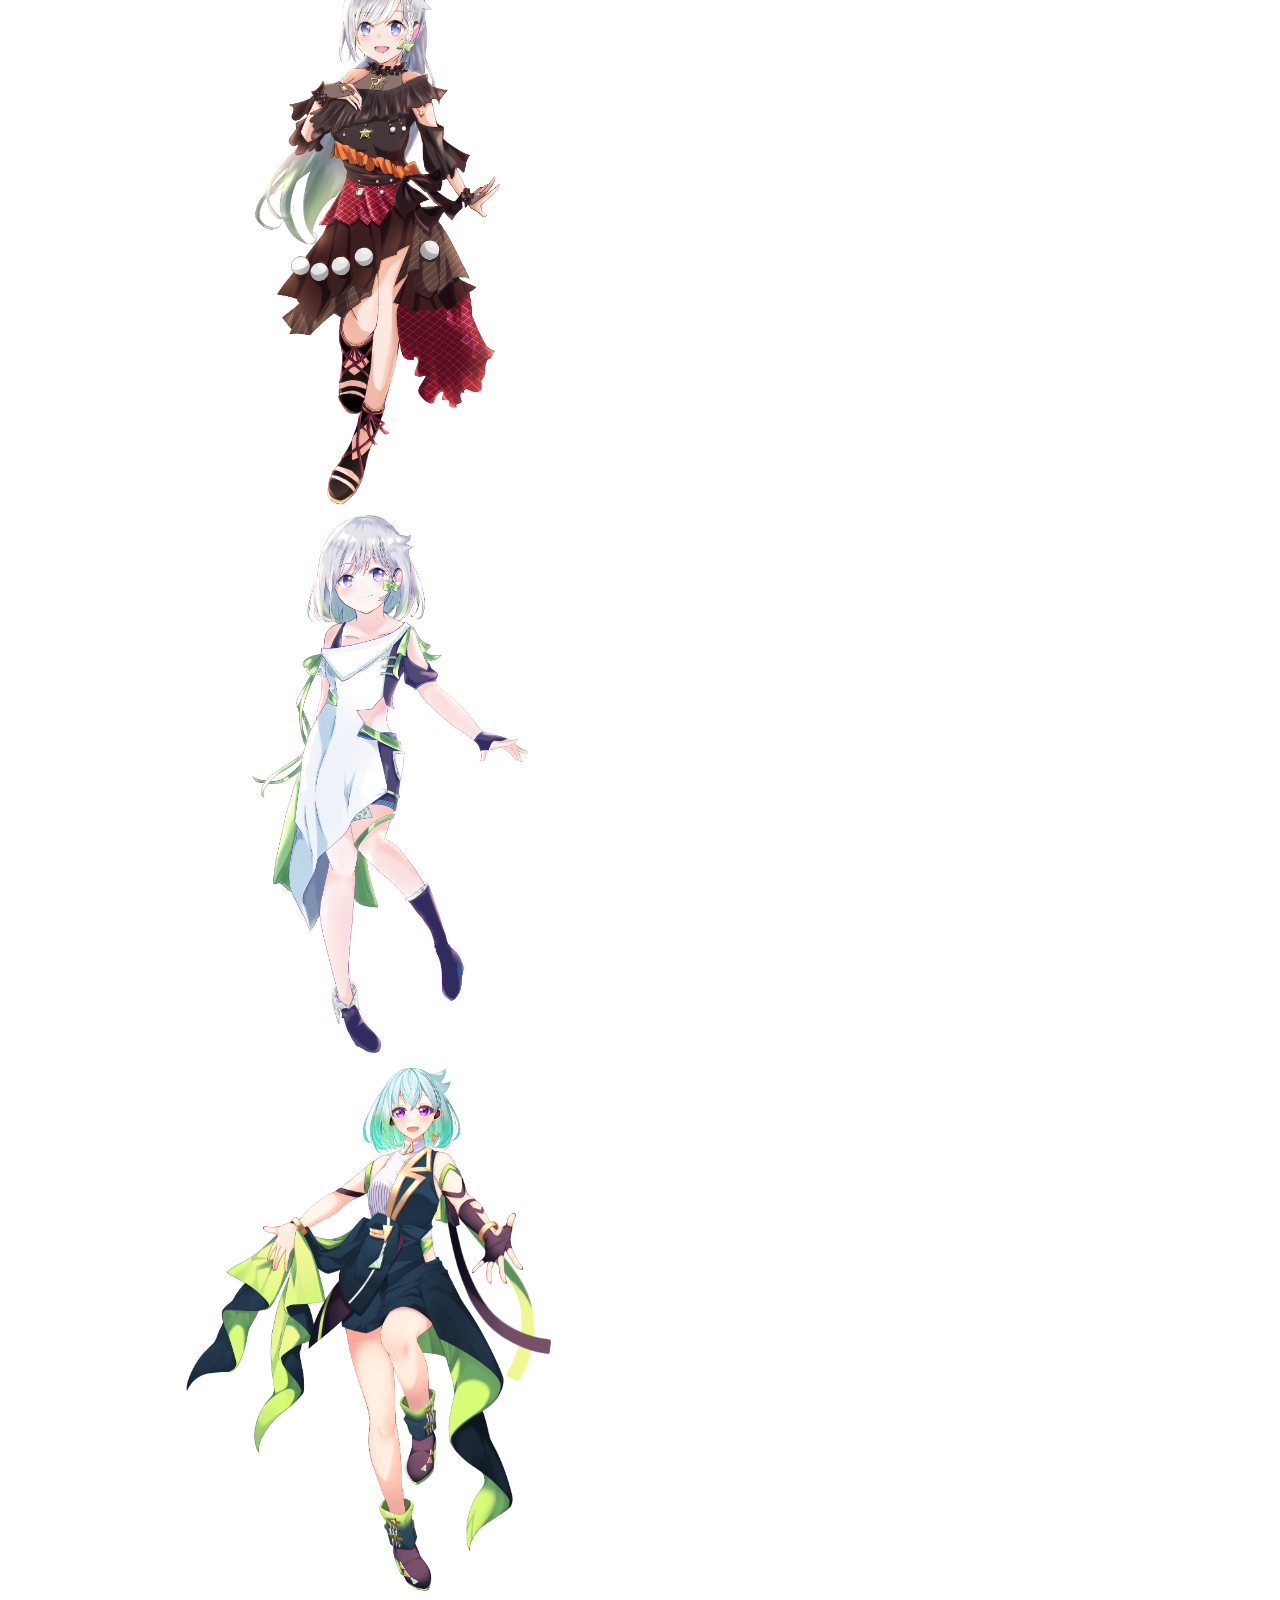
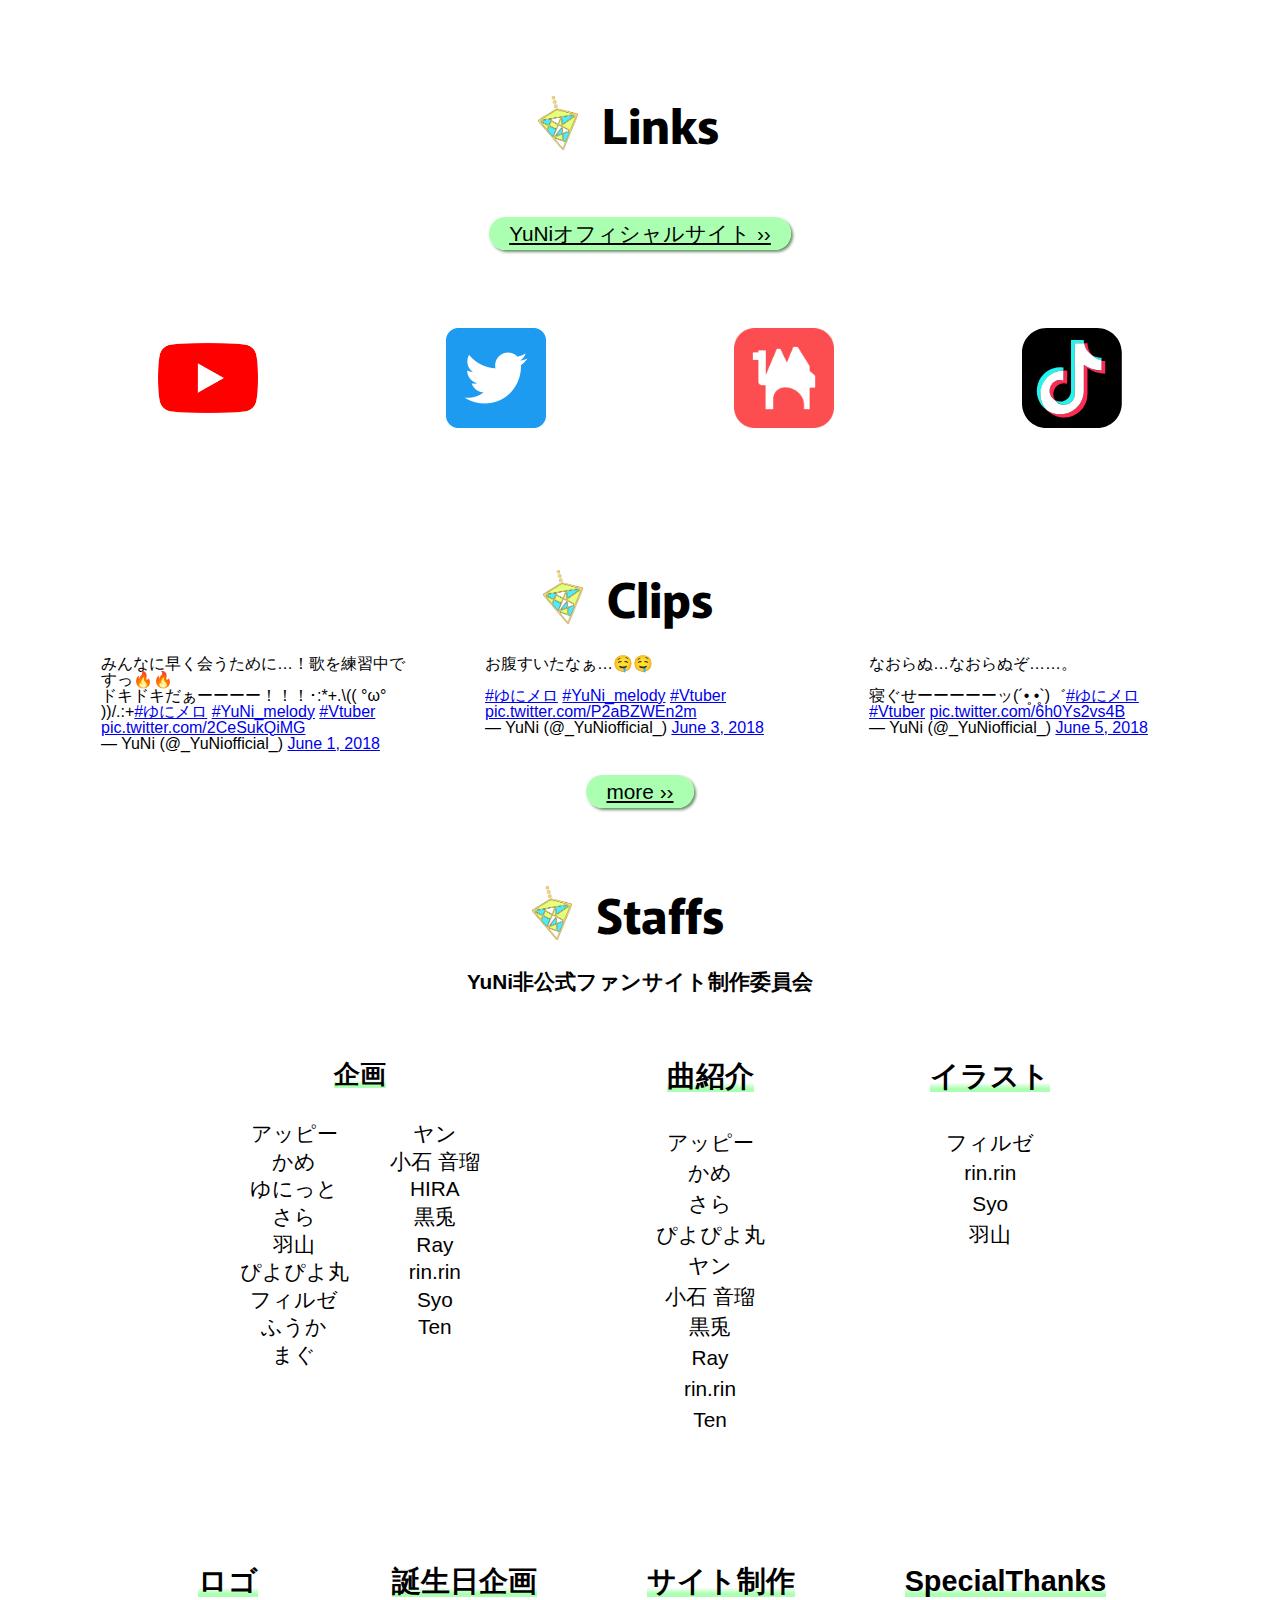
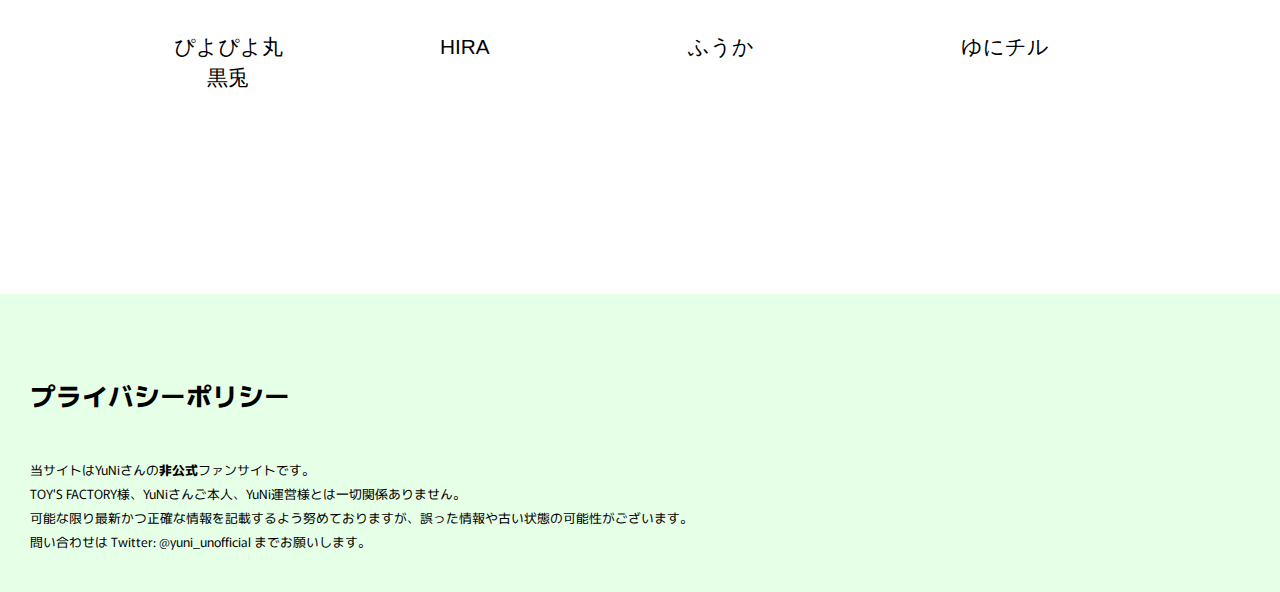
==== commit 4d84004a: "origin画像サイズ調整" ====
--- a/index.html
+++ b/index.html
@@ -102,7 +102,7 @@
         <div id="profileContainer">
           <div id="slideContainer">
             <div class="slide">
-              <div><img src="img/origin.png" alt="origin"></div>
+              <div><img src="img/origin_cut.png" alt="origin"></div>
               <div><img src="img/clear_cut.png" alt="clear"></div>
               <div><img src="img/autumn_cut.png" alt="autumn"></div>
               <div><img src="img/evolve_cut.png" alt="evolve"></div>
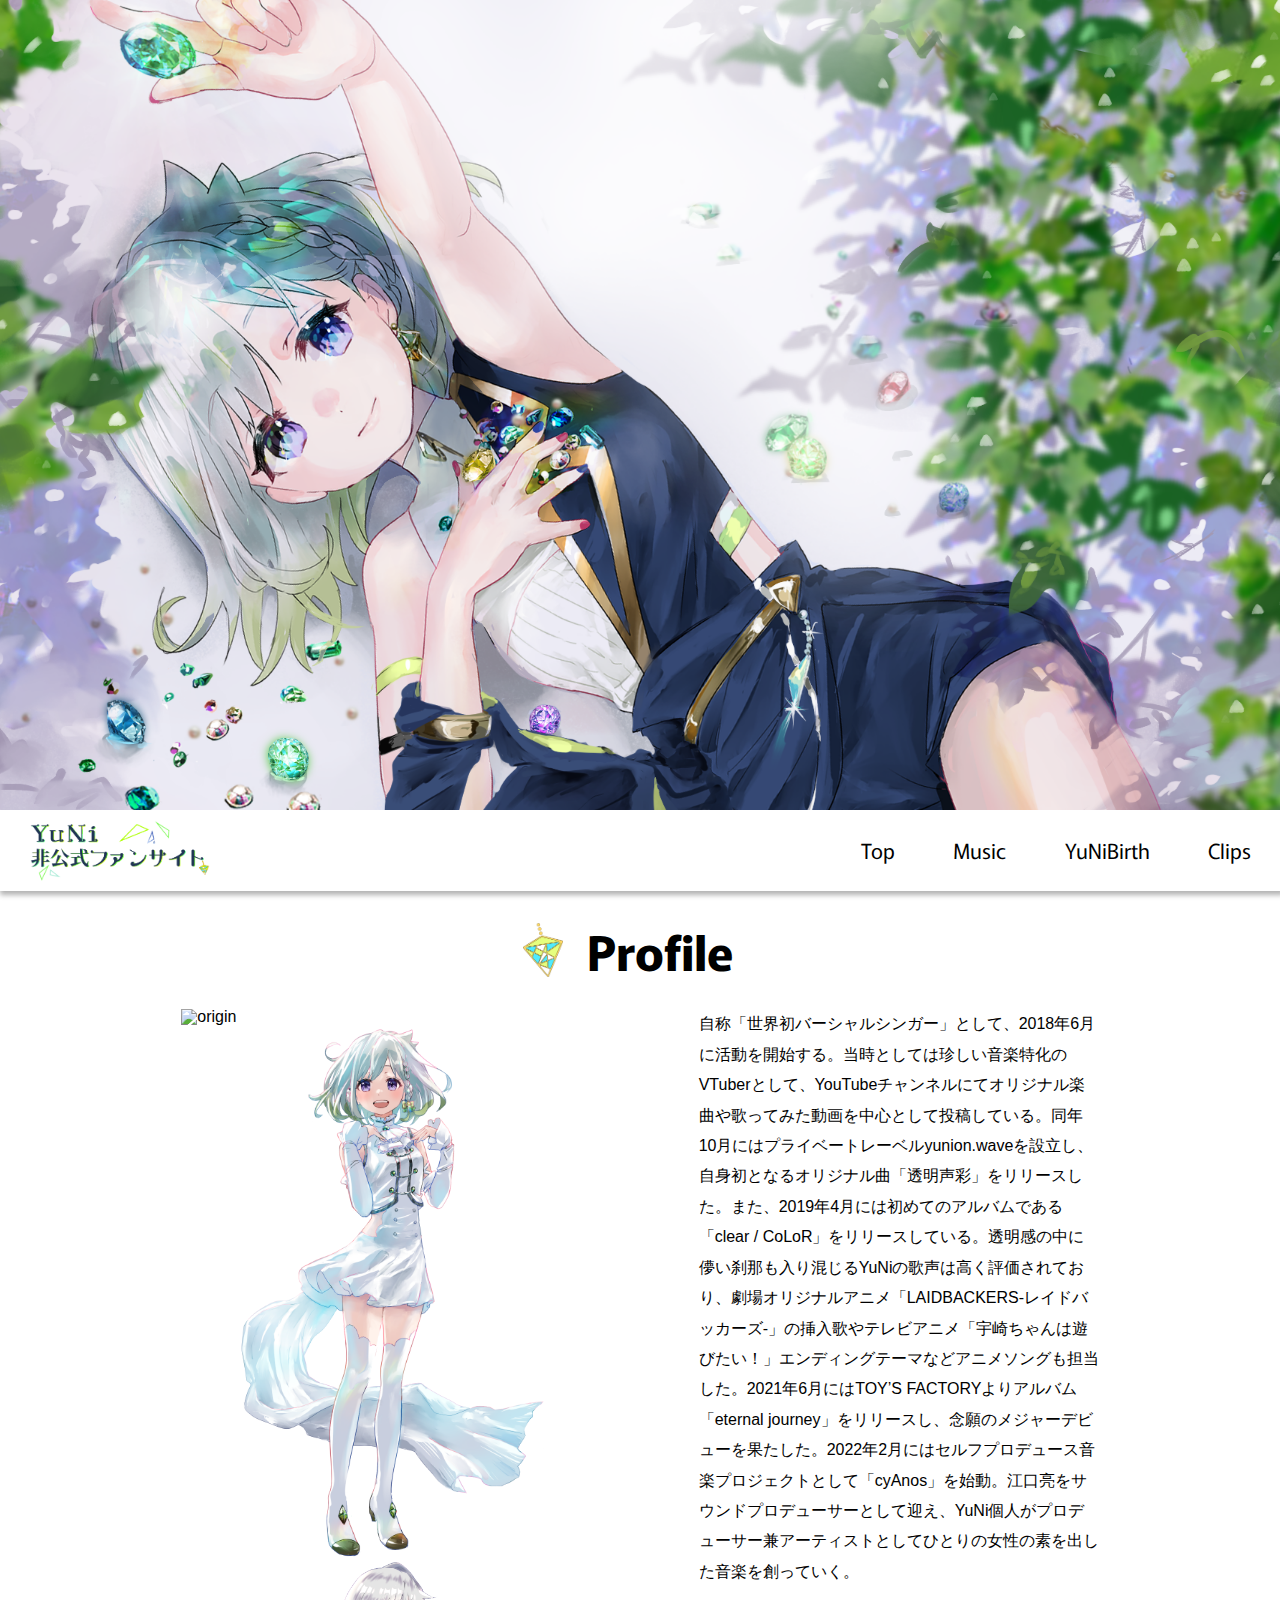
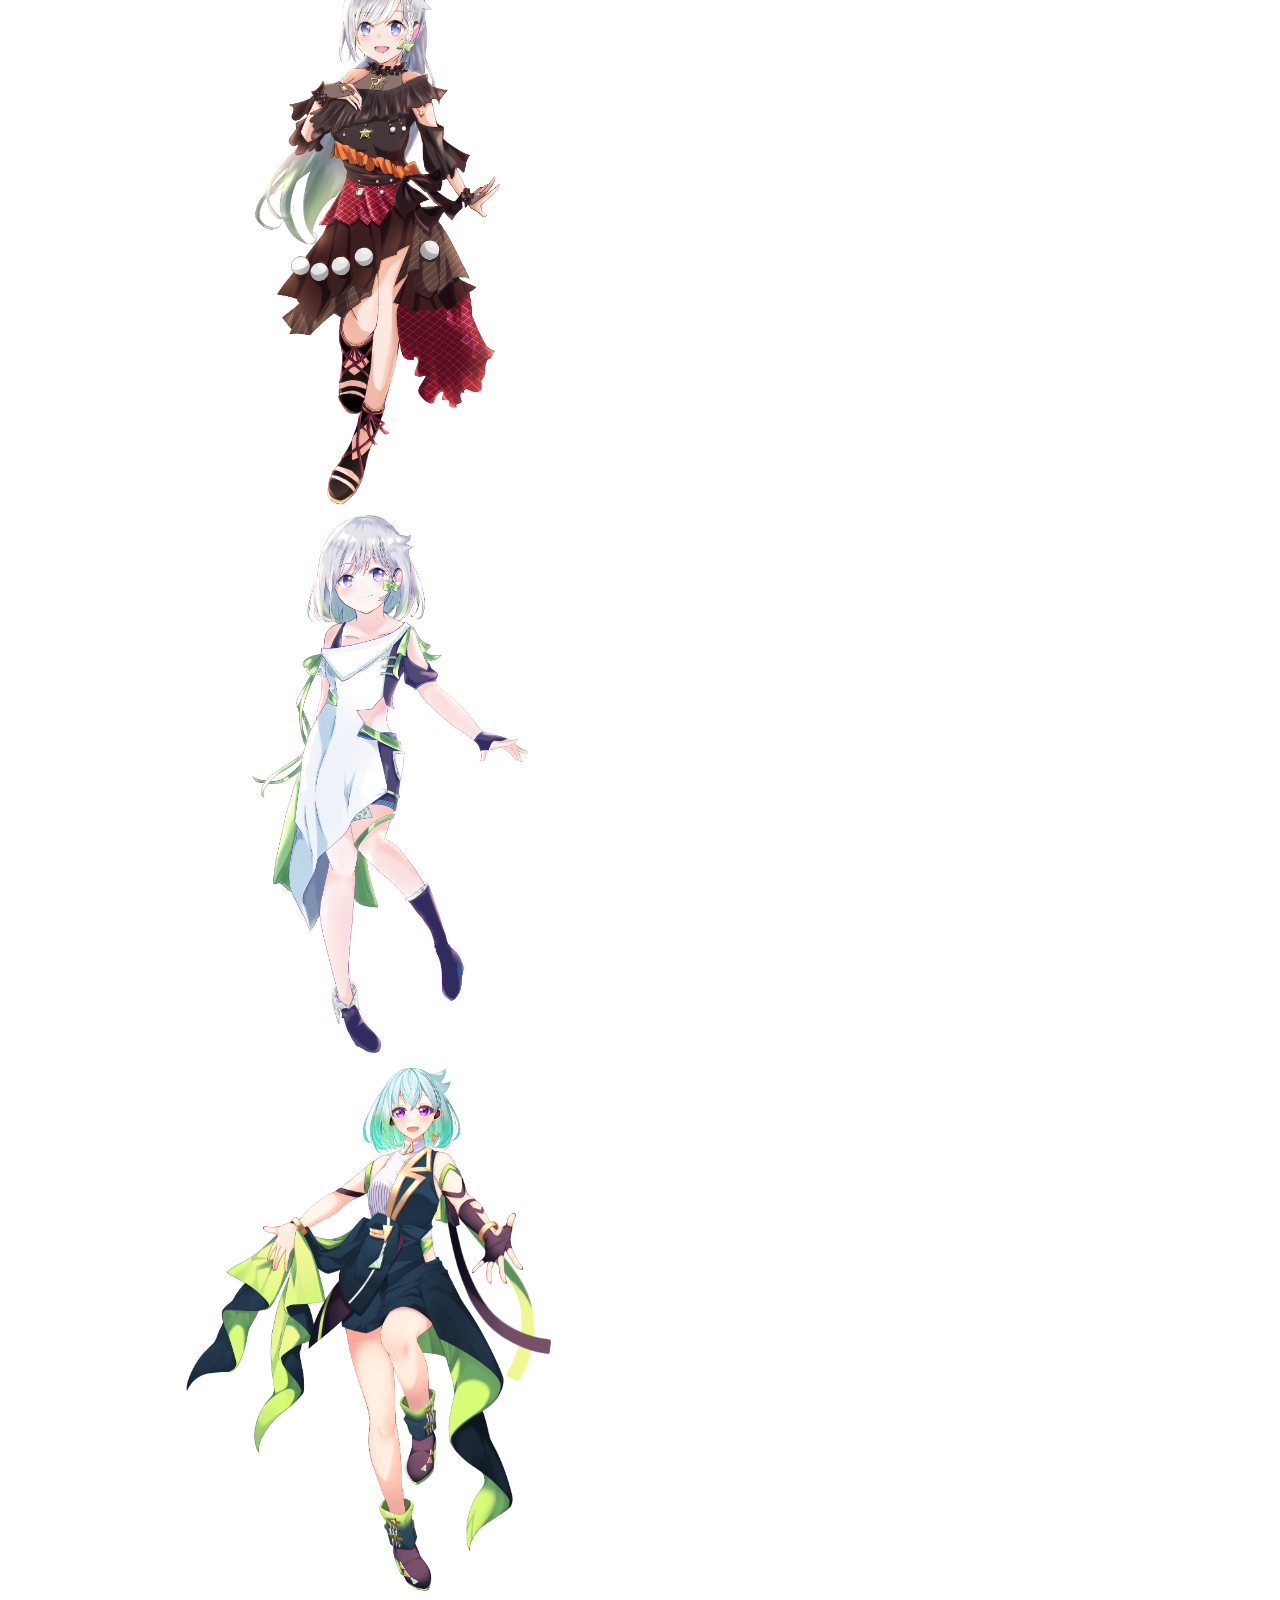
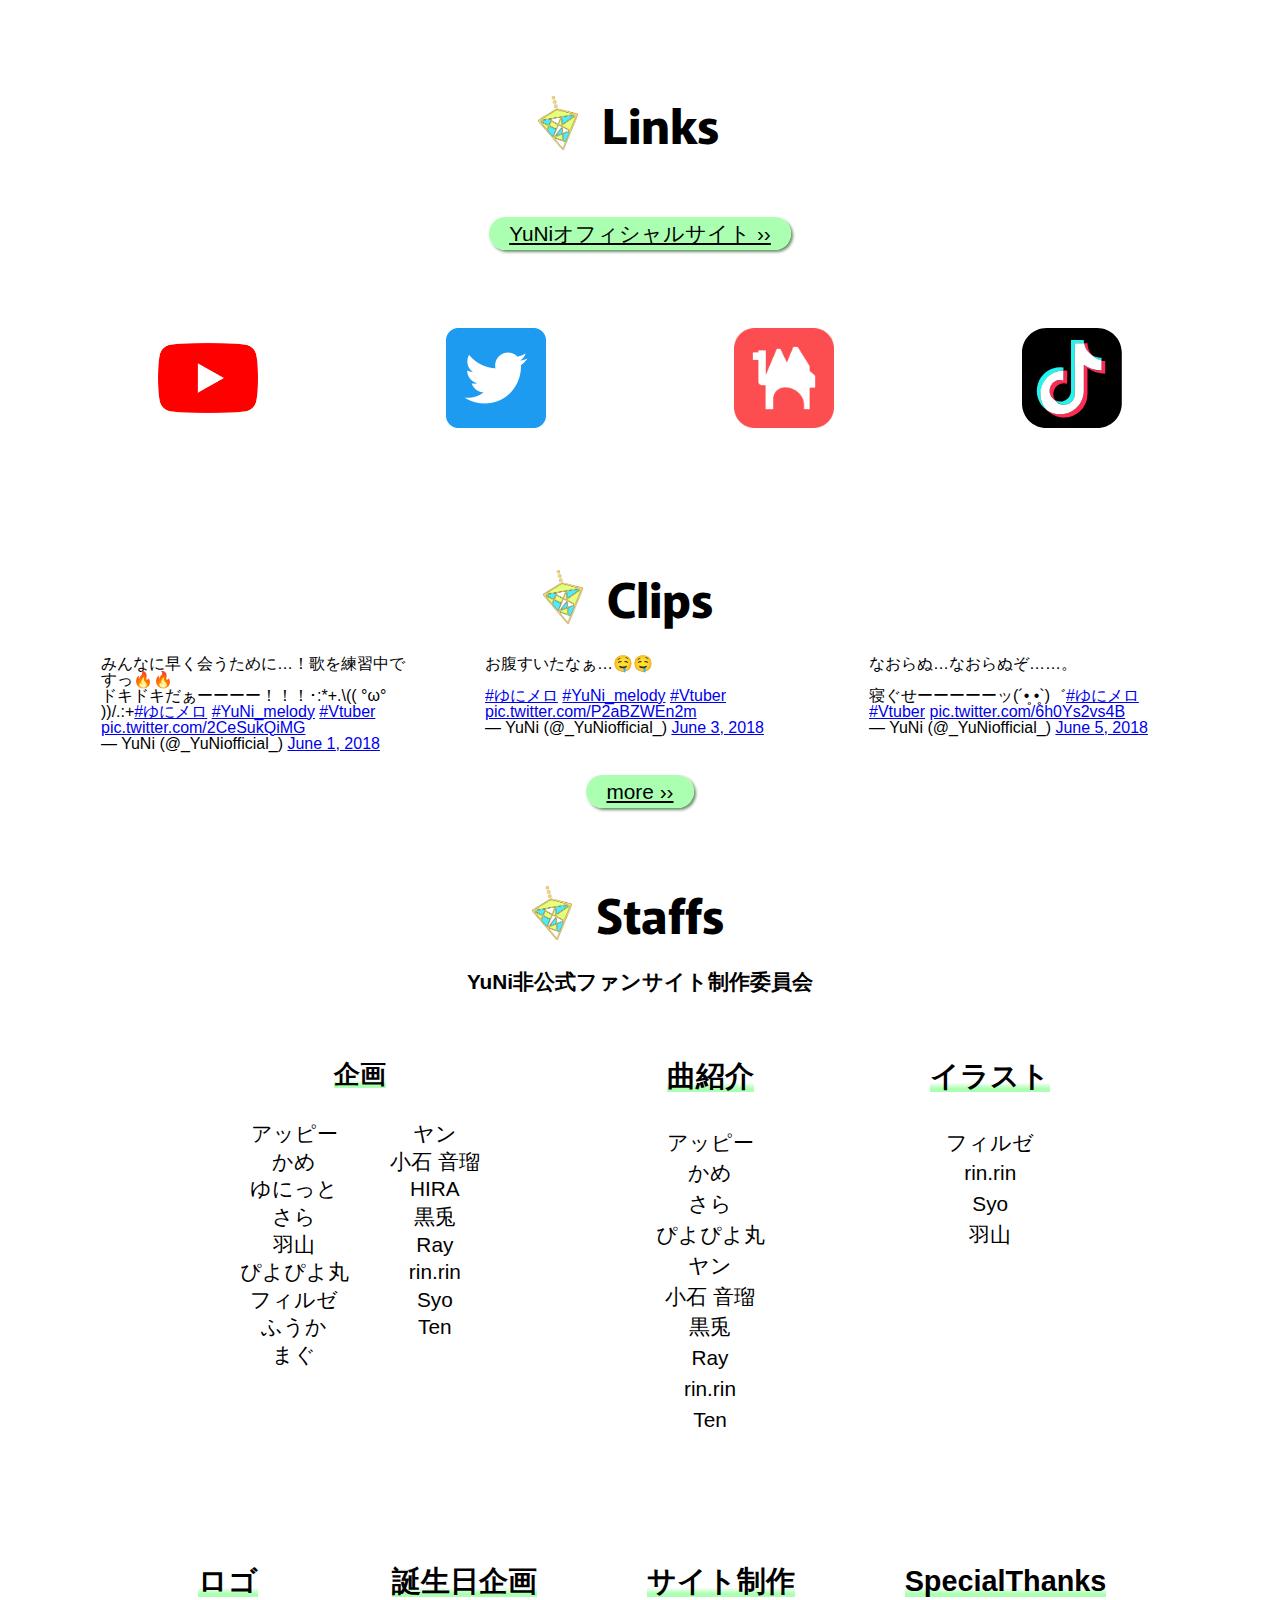
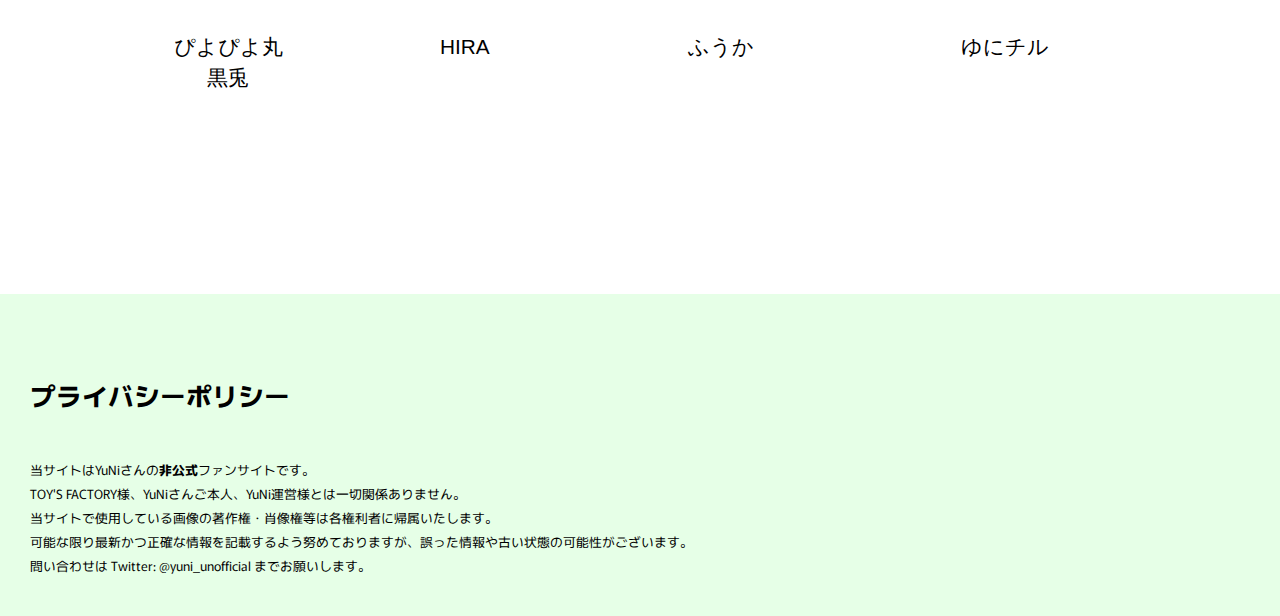
==== commit ddb862ad: "footer内容更新" ====
--- a/index.html
+++ b/index.html
@@ -273,6 +273,7 @@
           <ul>
               <li>当サイトはYuNiさんの<strong>非公式</strong>ファンサイトです。</li>
               <li>TOY'S FACTORY様、YuNiさんご本人、YuNi運営様とは一切関係ありません。</li>
+              <li>当サイトで使⽤している画像の著作権・肖像権等は各権利者に帰属いたします。</li>
               <li>可能な限り最新かつ正確な情報を記載するよう努めておりますが、誤った情報や古い状態の可能性がございます。</li>
               <li>問い合わせは Twitter:<a href="https://twitter.com/yuni_unofficial"> @yuni_unofficial</a> までお願いします。</li>
           </ul>
--- a/css/index.css
+++ b/css/index.css
@@ -560,13 +560,9 @@
 }
 
 .loadingContainer {
-  height: 60vh;
-  width: 100%;
-}
-.loadingContainer .loading {
-  height: 30vh;
-}
-.loadingContainer .loading h2 {
+  width: 100%;
+}
+.loadingContainer p {
   font-size: 1.6em;
   text-align: center;
   vertical-align: middle;
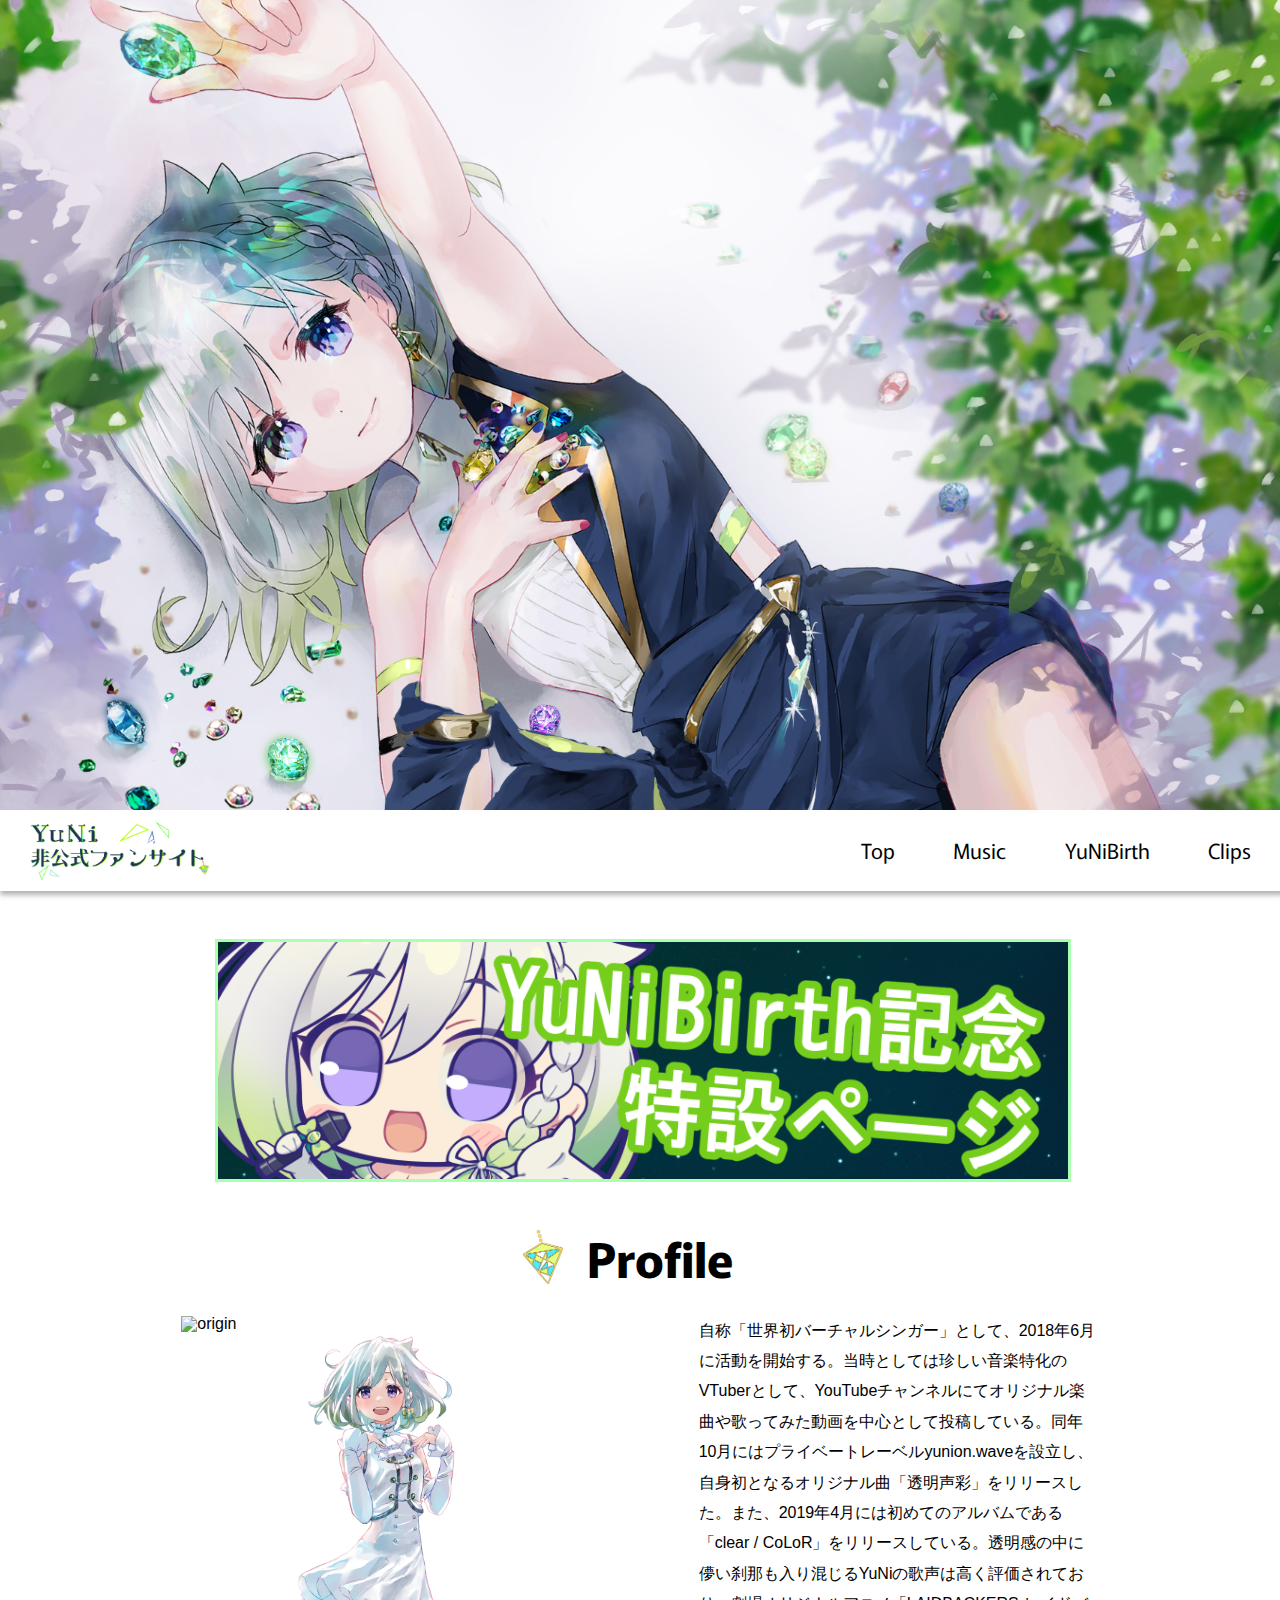
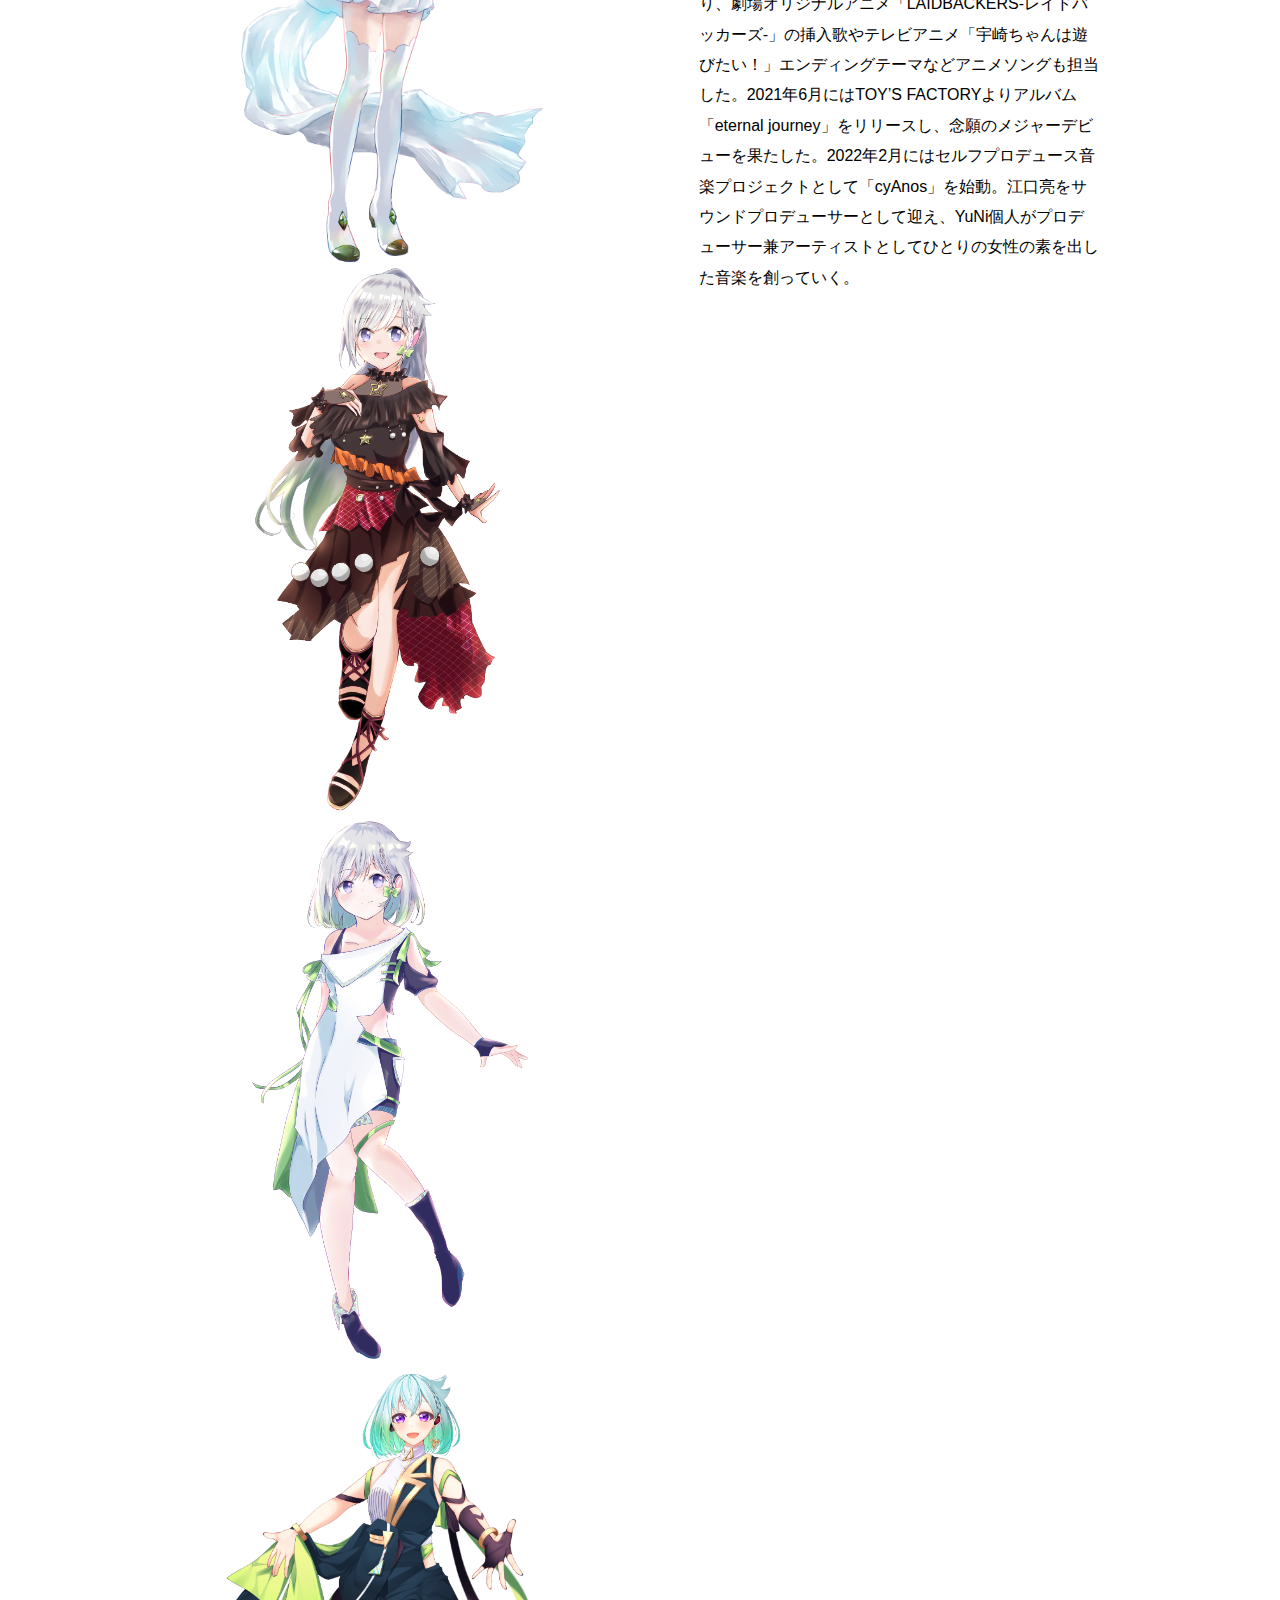
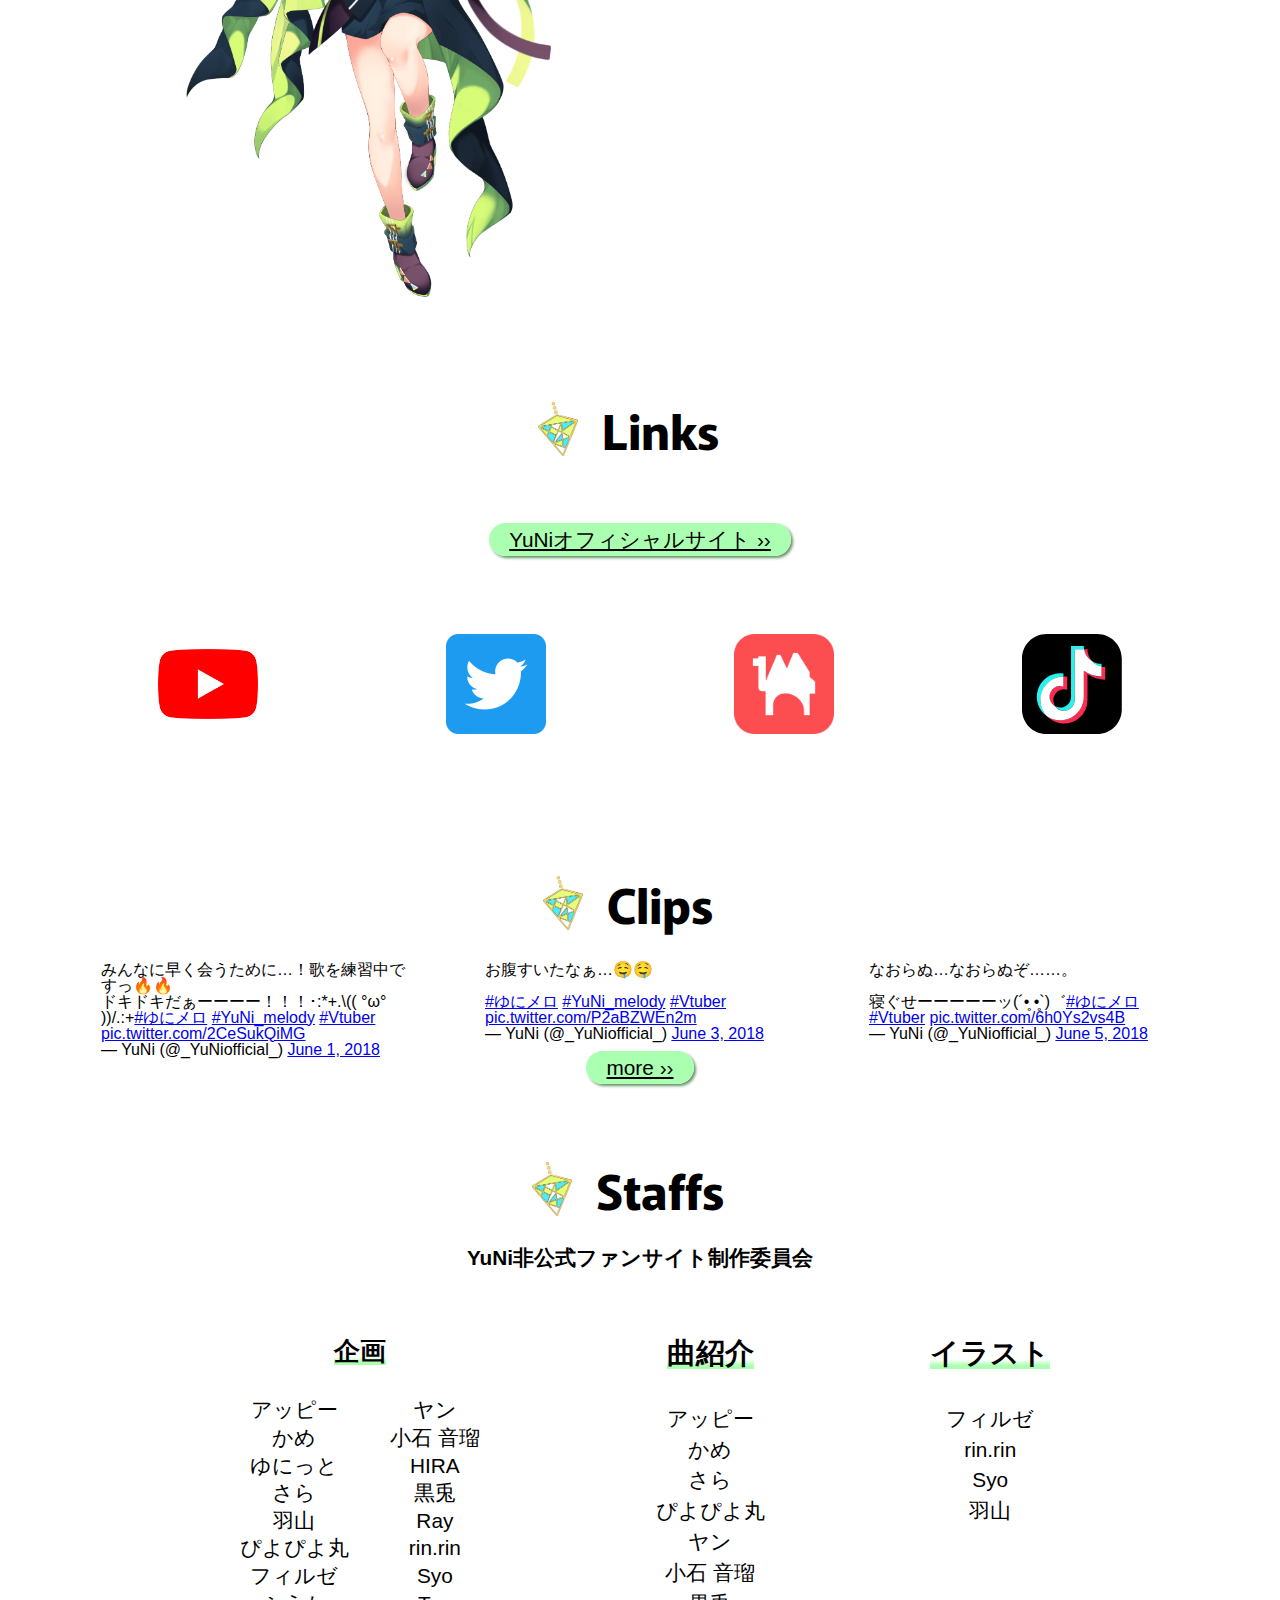
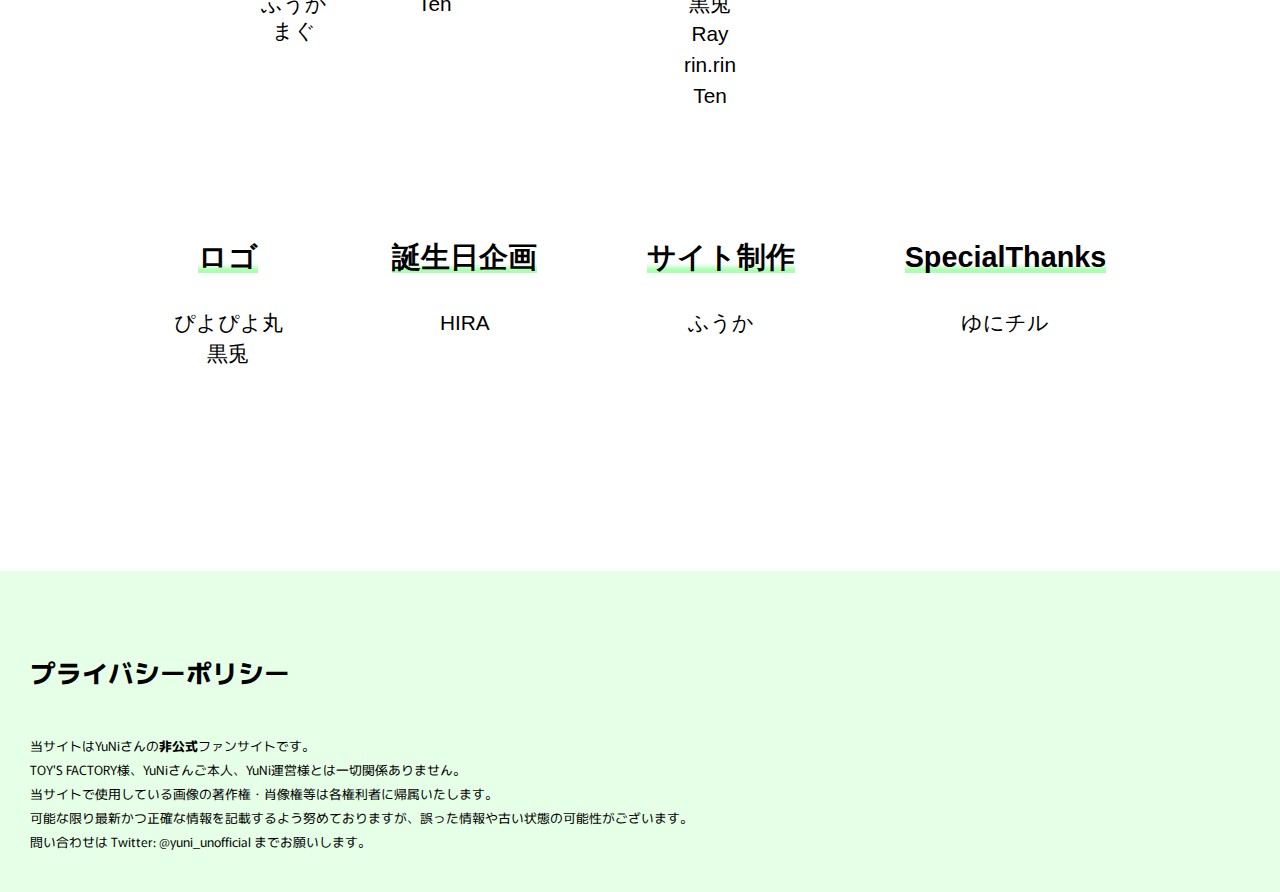
==== commit 50c9474e: "バナー追加" ====
--- a/index.html
+++ b/index.html
@@ -15,7 +15,7 @@
     
     <!-- favicon -->
     <link rel="icon" type="image/png" href="img/YuNi_favicon.png">
-    <link rel="apple-touch-icon" sizes="180x180" href="img/YuNi_favicon.png">
+    <link rel="apple-touch-icon" sizes="180x180" href="img/YuNi_logo_favicon.png">
 
     <title>YuNi 非公式ファンサイト</title>
     
@@ -94,6 +94,10 @@
 
       <div id="wrap">
 
+        <div class="BannerArea">
+          <a href="anniv.html"><img src="img/YuNi_banner.png" alt="特設ページバナー"></a>
+        </div>
+
         <div class="titleContainer">
           <img src="img/title_logo.png" alt="ピアス">
           <h1 class="largeTitle"><span>Profile</span></h1>
@@ -117,7 +121,7 @@
 
           <div class="profileIntContainer">
             <div class="profileInt">
-              <p>自称「世界初バーシャルシンガー」として、2018年6月に活動を開始する。当時としては珍しい音楽特化のVTuberとして、YouTubeチャンネルにてオリジナル楽曲や歌ってみた動画を中心として投稿している。同年10月にはプライベートレーベルyunion.waveを設立し、自身初となるオリジナル曲「透明声彩」をリリースした。また、2019年4月には初めてのアルバムである「clear / CoLoR」をリリースしている。透明感の中に儚い刹那も入り混じるYuNiの歌声は高く評価されており、劇場オリジナルアニメ「LAIDBACKERS-レイドバッカーズ-」の挿入歌やテレビアニメ「宇崎ちゃんは遊びたい！」エンディングテーマなどアニメソングも担当した。2021年6月にはTOY’S FACTORYよりアルバム「eternal journey」をリリースし、念願のメジャーデビューを果たした。2022年2月にはセルフプロデュース音楽プロジェクトとして「cyAnos」を始動。江口亮をサウンドプロデューサーとして迎え、YuNi個人がプロデューサー兼アーティストとしてひとりの女性の素を出した音楽を創っていく。</p>
+              <p>自称「世界初バーチャルシンガー」として、2018年6月に活動を開始する。当時としては珍しい音楽特化のVTuberとして、YouTubeチャンネルにてオリジナル楽曲や歌ってみた動画を中心として投稿している。同年10月にはプライベートレーベルyunion.waveを設立し、自身初となるオリジナル曲「透明声彩」をリリースした。また、2019年4月には初めてのアルバムである「clear / CoLoR」をリリースしている。透明感の中に儚い刹那も入り混じるYuNiの歌声は高く評価されており、劇場オリジナルアニメ「LAIDBACKERS-レイドバッカーズ-」の挿入歌やテレビアニメ「宇崎ちゃんは遊びたい！」エンディングテーマなどアニメソングも担当した。2021年6月にはTOY’S FACTORYよりアルバム「eternal journey」をリリースし、念願のメジャーデビューを果たした。2022年2月にはセルフプロデュース音楽プロジェクトとして「cyAnos」を始動。江口亮をサウンドプロデューサーとして迎え、YuNi個人がプロデューサー兼アーティストとしてひとりの女性の素を出した音楽を創っていく。</p>
             </div>
 
           </div>
--- a/css/index.css
+++ b/css/index.css
@@ -567,6 +567,11 @@
   text-align: center;
   vertical-align: middle;
 }
+@media (max-width: 796px) {
+  .loadingContainer p {
+    font-size: 1.3em;
+  }
+}
 
 .annivContainer {
   width: 100%;
@@ -585,7 +590,7 @@
 .annivContainer #participationList {
   width: 100%;
   display: grid;
-  grid-template-columns: 1fr 1fr 1fr 1fr;
+  grid-template-columns: 0.8fr 0.8fr 0.8fr 0.8fr;
   margin: 0 auto 4em auto;
   line-height: 3em;
   font-size: 1.1em;
@@ -600,6 +605,16 @@
   .annivContainer #participationList {
     grid-template-columns: 1fr 1fr;
   }
+}
+.annivContainer .ImageContainer {
+  width: 60vw;
+  margin: 2em auto;
+  text-align: center;
+}
+.annivContainer .ImageContainer img {
+  width: 100%;
+  height: 100%;
+  text-align: center;
 }
 
 .musicContainer {
@@ -910,4 +925,56 @@
   .GridStyle a, .GridStyle a img {
     width: 60px;
   }
+}
+.BannerArea {
+  width: 70vw;
+  margin: 3em auto;
+  -webkit-animation: effect 6s ease 0s infinite;
+          animation: effect 6s ease 0s infinite;
+  max-width: 850px;
+}
+@media (max-width: 500px) {
+  .BannerArea {
+    width: 300px;
+    margin-bottom: 1.6em;
+  }
+}
+@media (max-width: 400px) {
+  .BannerArea {
+    width: 280px;
+  }
+}
+.BannerArea a, .BannerArea .GridStyle a img, .GridStyle a .BannerArea img {
+  display: block;
+  width: 100%;
+  height: 100%;
+}
+.BannerArea a img, .GridStyle a .BannerArea img img {
+  width: 100%;
+  border: 3px solid #abffb1;
+}
+.BannerArea a img:hover, .GridStyle a .BannerArea img img:hover {
+  opacity: 0.7;
+}
+@-webkit-keyframes effect {
+  0% {
+    transform: scale(0.95);
+  }
+  50% {
+    transform: scale(1);
+  }
+  100% {
+    transform: scale(0.95);
+  }
+}
+@keyframes effect {
+  0% {
+    transform: scale(0.95);
+  }
+  50% {
+    transform: scale(1);
+  }
+  100% {
+    transform: scale(0.95);
+  }
 }